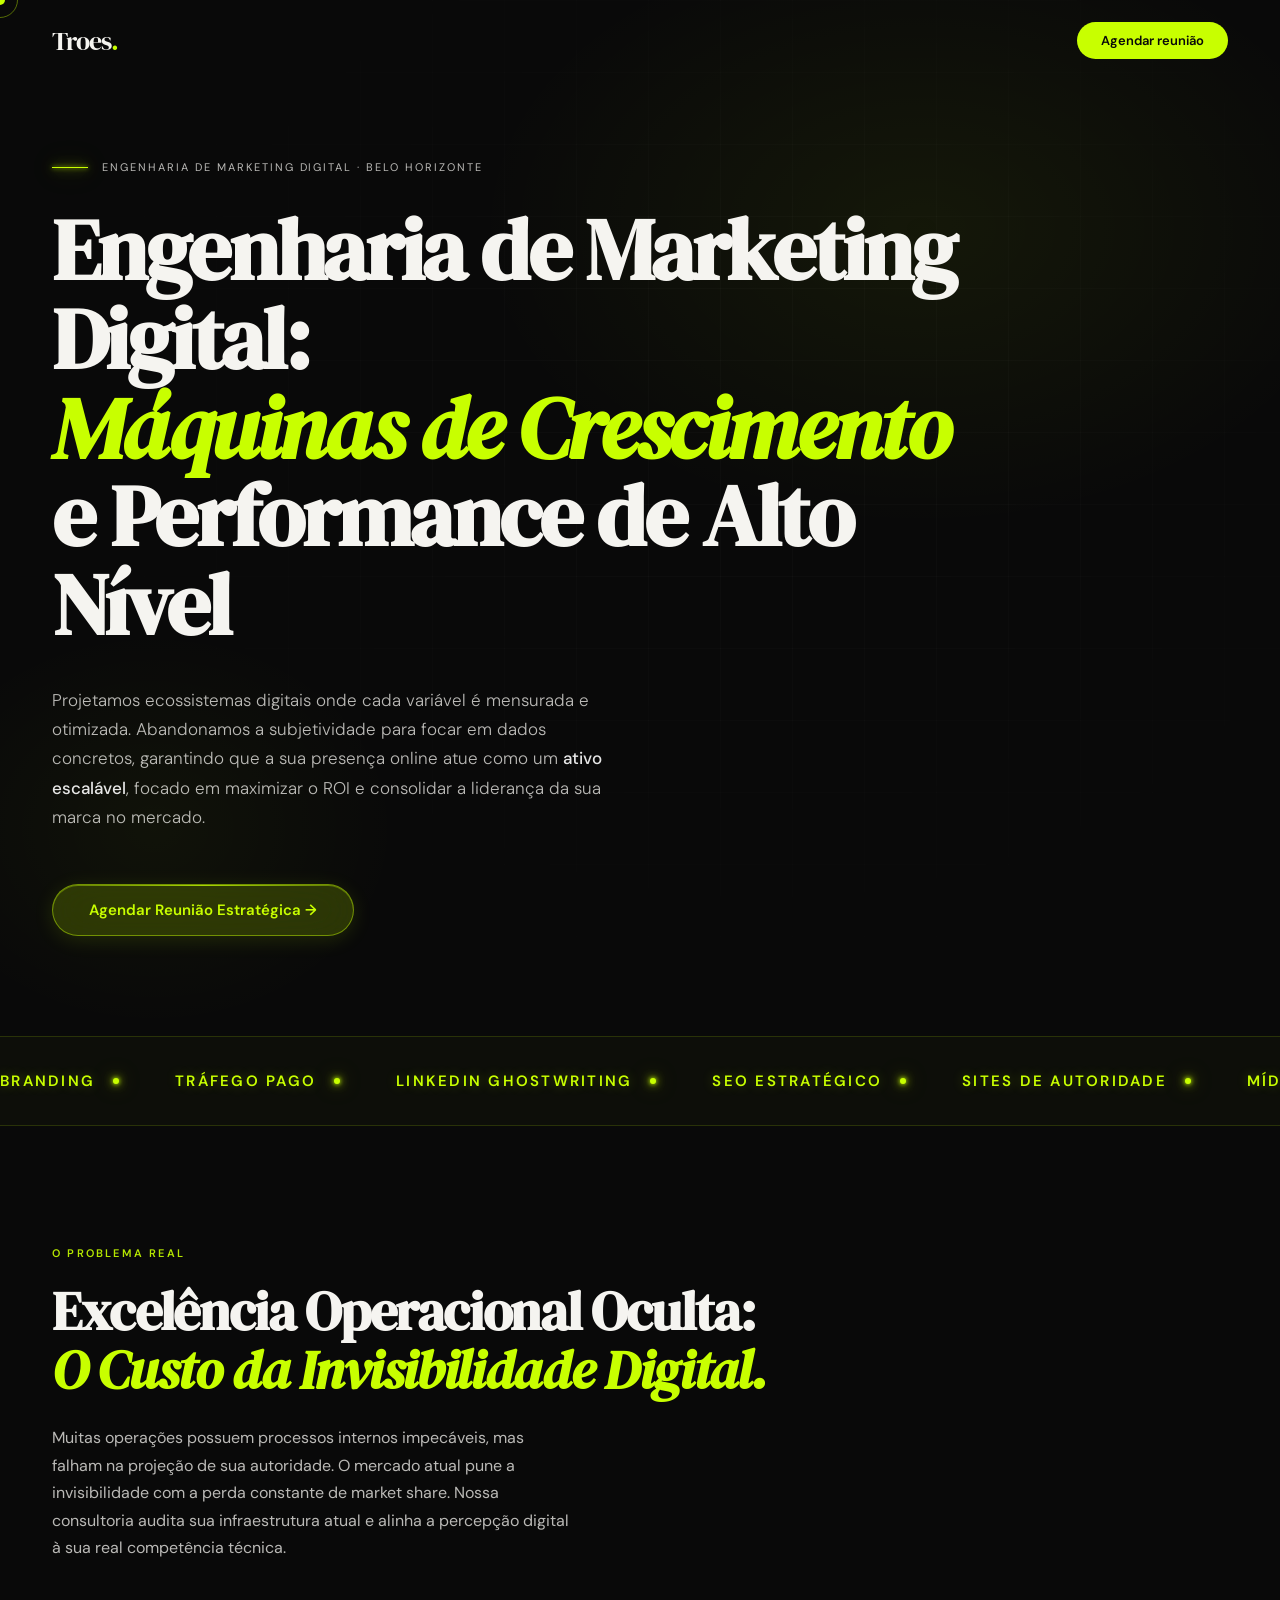
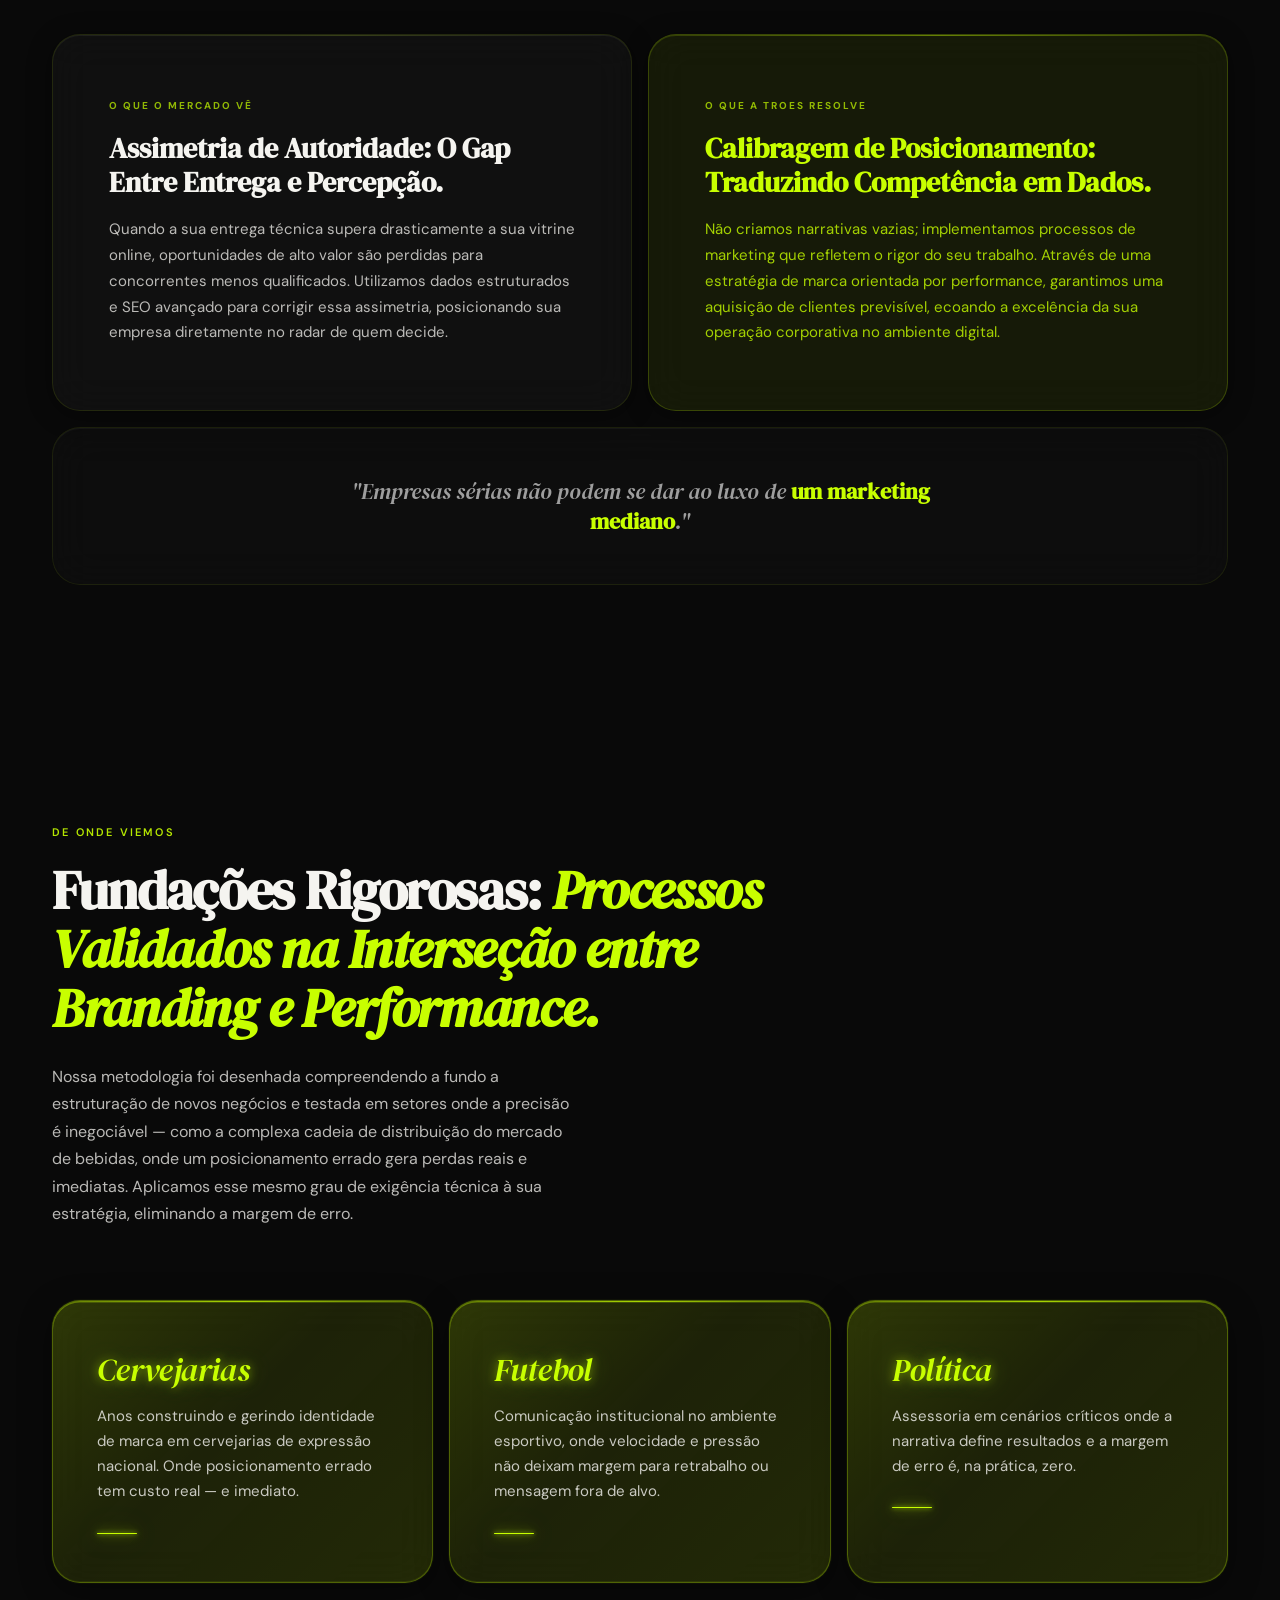
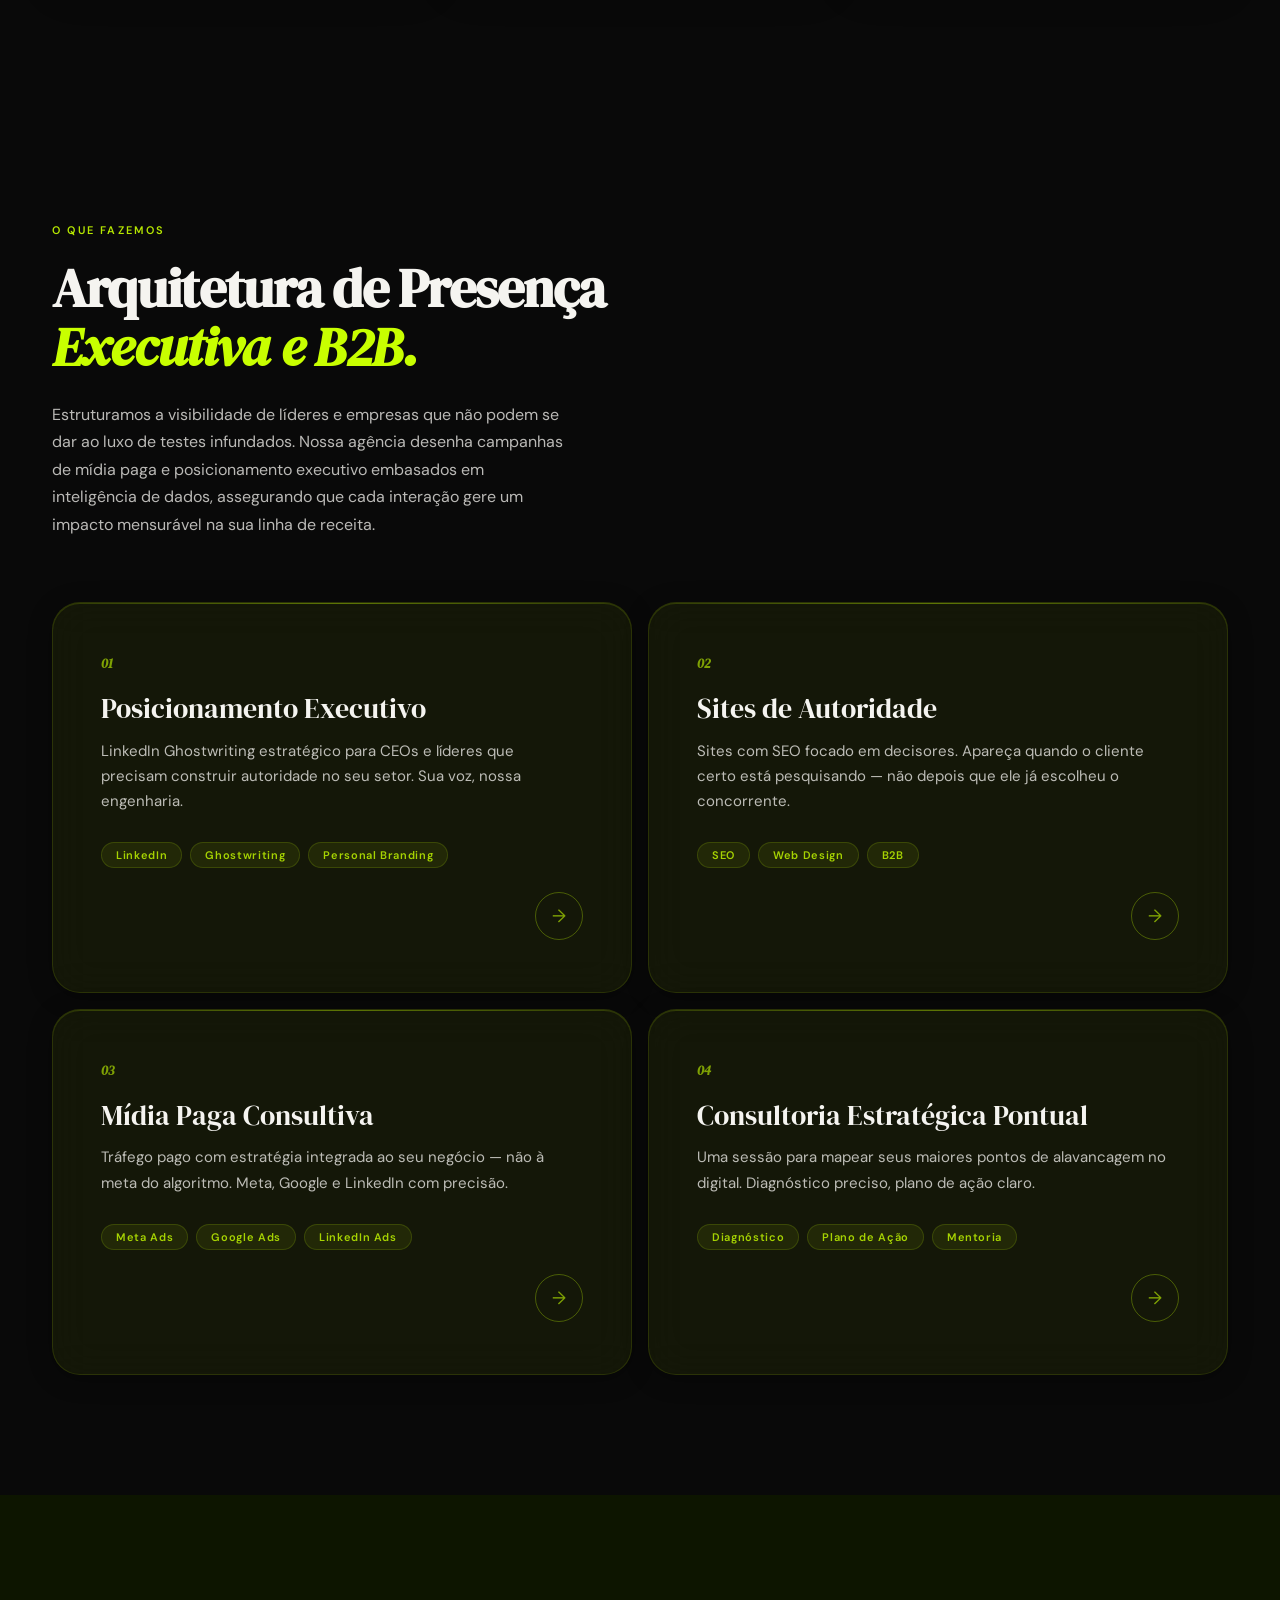
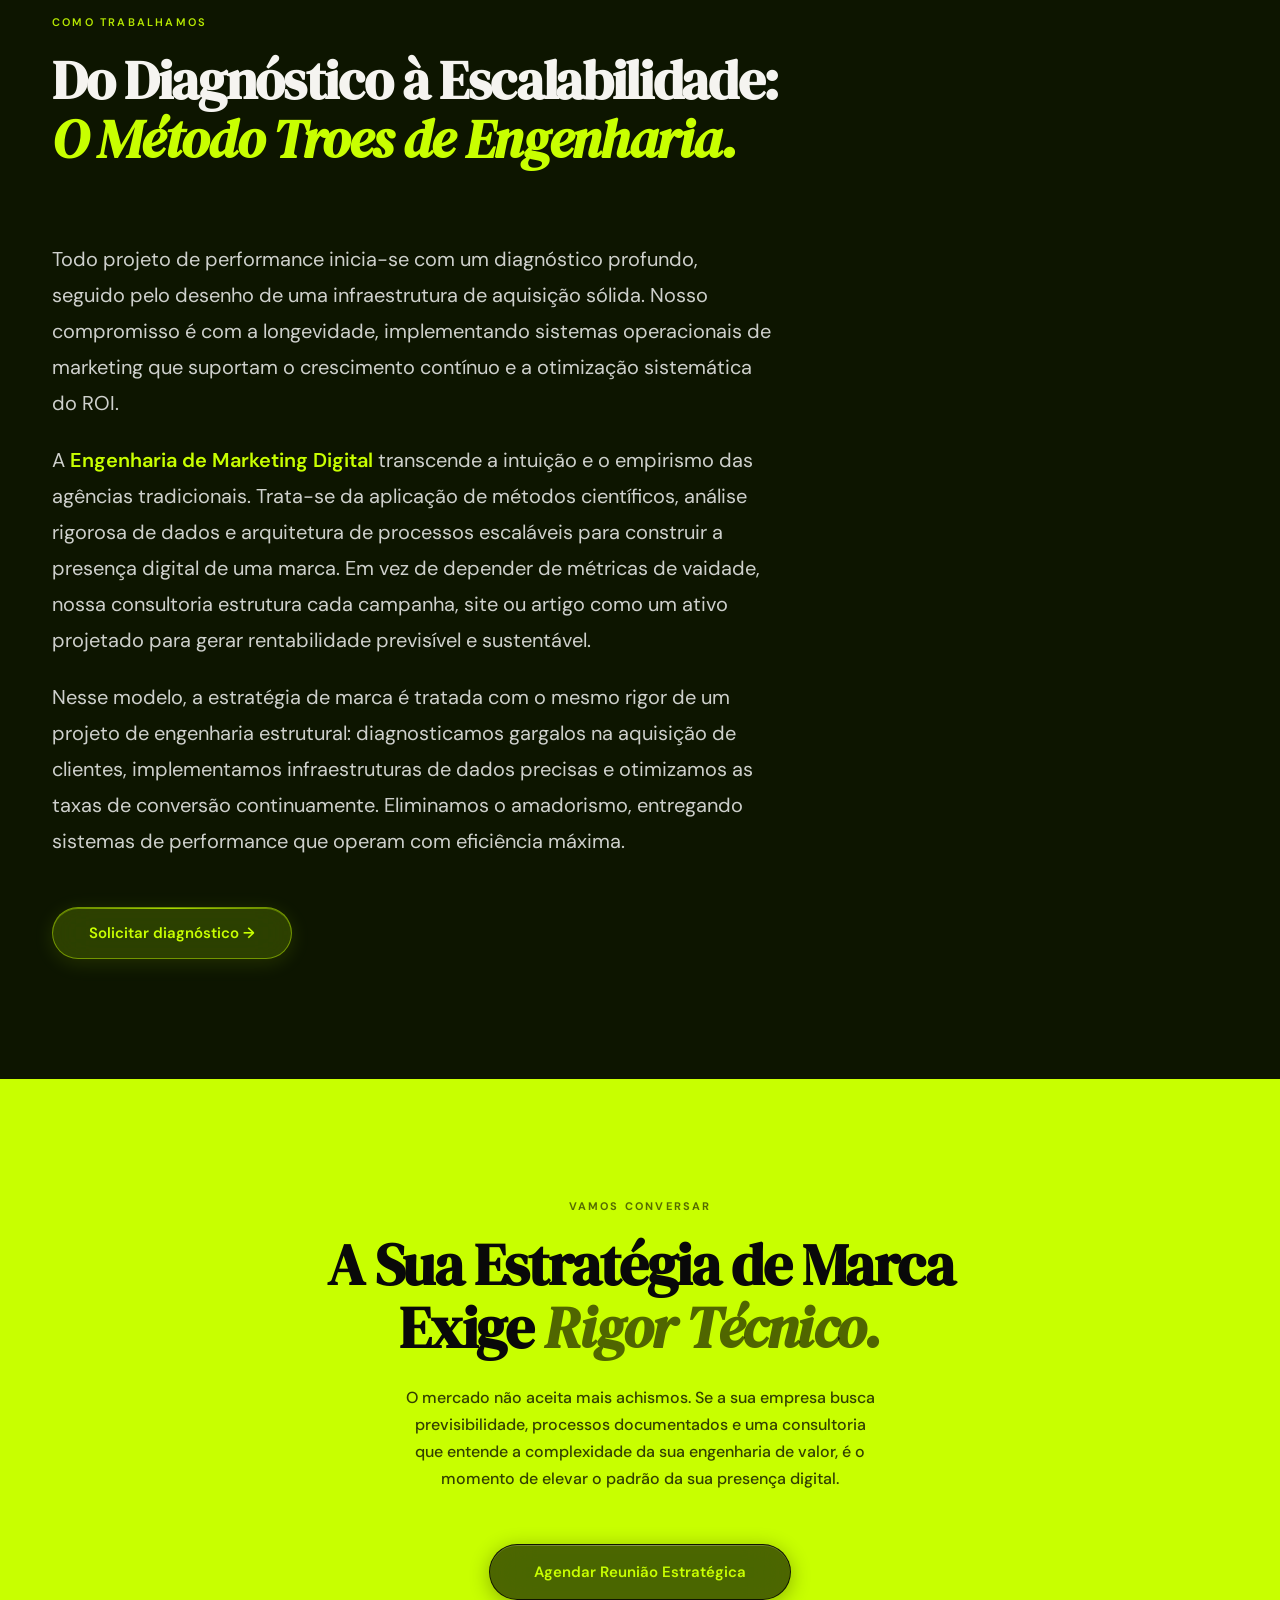
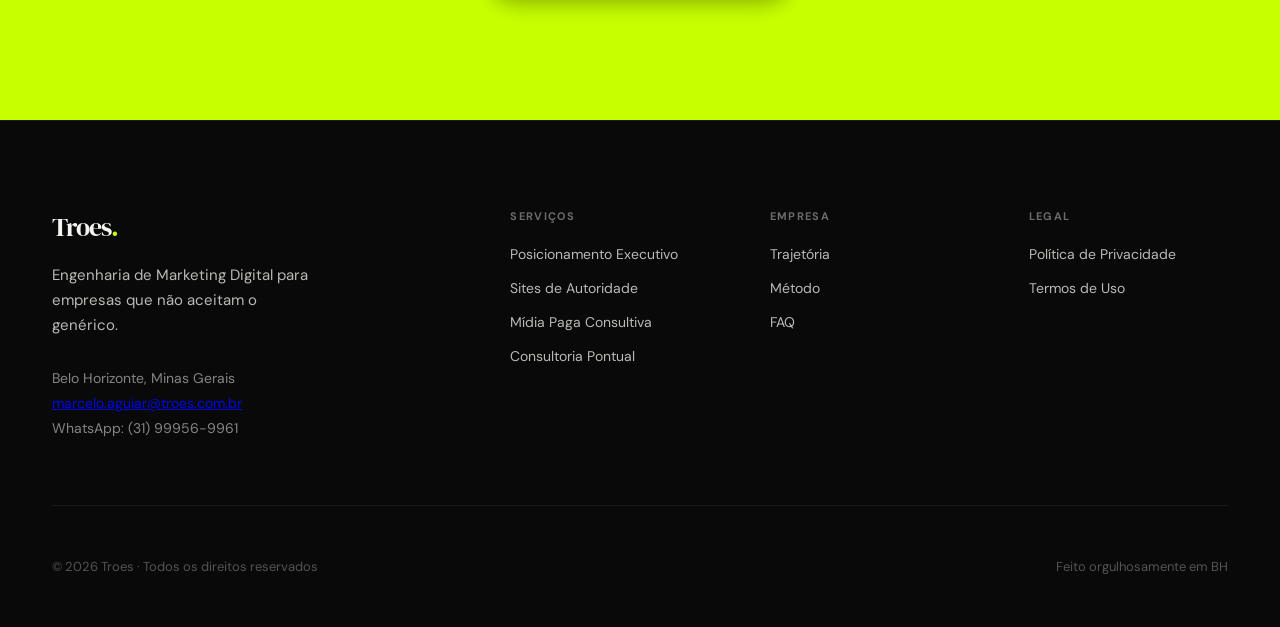
==== index.html @ 9ea3f641 "index.html" ====
<!DOCTYPE html>
<html lang="pt-BR">
<head>
<meta charset="UTF-8">
<meta name="viewport" content="width=device-width, initial-scale=1.0">

<title>Troes | Engenharia de Marketing Digital & Performance</title>
<meta name="description" content="Agência de Marketing com foco em Engenharia de Marketing Digital. Processos técnicos, ROI e escalabilidade para líderes de mercado. Agende sua consultoria.">
<meta name="keywords" content="Engenharia de Marketing Digital, agência de marketing B2B, consultoria de performance, tráfego pago consultivo, SEO para líderes, posicionamento executivo">
<meta name="author" content="Troes">
<meta name="publisher" content="Troes">
<link rel="canonical" href="https://www.troes.com.br/" />
<meta name="robots" content="index, follow, max-image-preview:large, max-snippet:-1, max-video-preview:-1" />

<link rel="icon" href="favicon.png?v=2" type="image/png">

<script type="application/ld+json">
{
  "@context": "https://schema.org",
  "@type": "Organization",
  "name": "Troes",
  "url": "https://www.troes.com.br/",
  "logo": "https://www.troes.com.br/logo.png",
  "description": "Engenharia de Marketing Digital e Performance para marcas que querem dominar o digital.",
  "contactPoint": {
    "@type": "ContactPoint",
    "telephone": "+55-31-99956-9961",
    "contactType": "Atendimento Comercial",
    "areaServed": "BR",
    "availableLanguage": "Portuguese"
  },
  "address": {
    "@type": "PostalAddress",
    "addressLocality": "Belo Horizonte",
    "addressRegion": "MG",
    "addressCountry": "BR"
  }
}
</script>

<link rel="preconnect" href="https://fonts.googleapis.com">
<link rel="preconnect" href="https://fonts.gstatic.com" crossorigin>
<link href="https://fonts.googleapis.com/css2?family=DM+Serif+Display:ital@0;1&family=DM+Sans:opsz,wght@9..40,300;9..40,400;9..40,500;9..40,600&display=swap" rel="stylesheet">
<link rel="stylesheet" href="style.css">
</head>
<body>

<div class="cursor" id="cursor"></div>
<div class="cursor-ring" id="cursorRing"></div>

<nav>
  <a href="index.html" class="nav-logo">Troes<span>.</span></a>
  <a href="https://wa.me/5531999569961" target="_blank" rel="noopener noreferrer" class="nav-cta">Agendar reunião</a>
</nav>

<main>

  <section class="hero">
    <div class="hero-bg"></div>
    <div class="hero-grid"></div>
    <div class="hero-label">Engenharia de Marketing Digital · Belo Horizonte</div>
    <h1 class="reveal">
      Engenharia de Marketing Digital:<br>
      <em>Máquinas de Crescimento</em><br>
      e Performance de Alto Nível
    </h1>
    <p class="hero-sub reveal reveal-delay-1">
      Projetamos ecossistemas digitais onde cada variável é mensurada e otimizada. Abandonamos a subjetividade para focar em dados concretos, garantindo que a sua presença online atue como um <strong>ativo escalável</strong>, focado em maximizar o ROI e consolidar a liderança da sua marca no mercado.
    </p>
    <div class="hero-actions reveal reveal-delay-2">
      <a href="https://wa.me/5531999569961" target="_blank" rel="noopener noreferrer" class="btn-primary">Agendar Reunião Estratégica →</a>
    </div>
  </section>

  <div class="marquee-section">
    <div class="marquee-track">
      <div class="marquee-item">Branding <span></span></div>
      <div class="marquee-item">Tráfego Pago <span></span></div>
      <div class="marquee-item">LinkedIn Ghostwriting <span></span></div>
      <div class="marquee-item">SEO Estratégico <span></span></div>
      <div class="marquee-item">Sites de Autoridade <span></span></div>
      <div class="marquee-item">Mídia Paga Consultiva <span></span></div>
      <div class="marquee-item">Branding <span></span></div>
      <div class="marquee-item">Tráfego Pago <span></span></div>
      <div class="marquee-item">LinkedIn Ghostwriting <span></span></div>
      <div class="marquee-item">SEO Estratégico <span></span></div>
      <div class="marquee-item">Sites de Autoridade <span></span></div>
      <div class="marquee-item">Mídia Paga Consultiva <span></span></div>
    </div>
  </div>

  <section class="pain-section" id="dor">
    <div class="section-label">O problema real</div>
    <h2 class="section-title reveal">Excelência Operacional Oculta: <em>O Custo da Invisibilidade Digital.</em></h2>
    <p class="section-desc reveal">Muitas operações possuem processos internos impecáveis, mas falham na projeção de sua autoridade. O mercado atual pune a invisibilidade com a perda constante de market share. Nossa consultoria audita sua infraestrutura atual e alinha a percepção digital à sua real competência técnica.</p>

    <div class="pain-grid">
      <div class="pain-card reveal">
        <div class="pain-card-label">O que o mercado vê</div>
        <h3>Assimetria de Autoridade: O Gap Entre Entrega e Percepção.</h3>
        <p>Quando a sua entrega técnica supera drasticamente a sua vitrine online, oportunidades de alto valor são perdidas para concorrentes menos qualificados. Utilizamos dados estruturados e SEO avançado para corrigir essa assimetria, posicionando sua empresa diretamente no radar de quem decide.</p>
      </div>
      <div class="pain-card highlight reveal reveal-delay-1">
        <div class="pain-card-label">O que a Troes resolve</div>
        <h3>Calibragem de Posicionamento: Traduzindo Competência em Dados.</h3>
        <p>Não criamos narrativas vazias; implementamos processos de marketing que refletem o rigor do seu trabalho. Através de uma estratégia de marca orientada por performance, garantimos uma aquisição de clientes previsível, ecoando a excelência da sua operação corporativa no ambiente digital.</p>
      </div>
      <div class="pain-divider reveal">
        <p>"Empresas sérias não podem se dar ao luxo de <strong>um marketing mediano</strong>."</p>
      </div>
    </div>
  </section>

  <section class="trajectory-section" id="sobre">
    <div class="section-label">De onde viemos</div>
    <h2 class="section-title reveal">Fundações Rigorosas: <em>Processos Validados na Interseção entre Branding e Performance.</em></h2>
    <p class="section-desc reveal">Nossa metodologia foi desenhada compreendendo a fundo a estruturação de novos negócios e testada em setores onde a precisão é inegociável — como a complexa cadeia de distribuição do mercado de bebidas, onde um posicionamento errado gera perdas reais e imediatas. Aplicamos esse mesmo grau de exigência técnica à sua estratégia, eliminando a margem de erro.</p>

    <div class="trajectory-grid">
      <div class="traj-card reveal">
        <div class="traj-content">
          <div class="traj-sector">Cervejarias</div>
          <div class="traj-desc">Anos construindo e gerindo identidade de marca em cervejarias de expressão nacional. Onde posicionamento errado tem custo real — e imediato.</div>
          <div class="traj-accent"></div>
        </div>
      </div>
      <div class="traj-card reveal reveal-delay-1">
        <div class="traj-content">
          <div class="traj-sector">Futebol</div>
          <div class="traj-desc">Comunicação institucional no ambiente esportivo, onde velocidade e pressão não deixam margem para retrabalho ou mensagem fora de alvo.</div>
          <div class="traj-accent"></div>
        </div>
      </div>
      <div class="traj-card reveal reveal-delay-2">
        <div class="traj-content">
          <div class="traj-sector">Política</div>
          <div class="traj-desc">Assessoria em cenários críticos onde a narrativa define resultados e a margem de erro é, na prática, zero.</div>
          <div class="traj-accent"></div>
        </div>
      </div>
    </div>
  </section>

  <section class="services-section" id="servicos">
    <div class="section-label">O que fazemos</div>
    <h2 class="section-title reveal">Arquitetura de Presença <em>Executiva e B2B.</em></h2>
    <p class="section-desc reveal">Estruturamos a visibilidade de líderes e empresas que não podem se dar ao luxo de testes infundados. Nossa agência desenha campanhas de mídia paga e posicionamento executivo embasados em inteligência de dados, assegurando que cada interação gere um impacto mensurável na sua linha de receita.</p>

    <div class="services-grid">
      <a href="https://wa.me/5531999569961" target="_blank" rel="noopener noreferrer" class="service-card reveal">
        <div class="service-inner">
          <div class="service-num">01</div>
          <div class="service-name">Posicionamento Executivo</div>
          <div class="service-desc">LinkedIn Ghostwriting estratégico para CEOs e líderes que precisam construir autoridade no seu setor. Sua voz, nossa engenharia.</div>
          <div class="service-tags">
            <span class="service-tag">LinkedIn</span>
            <span class="service-tag">Ghostwriting</span>
            <span class="service-tag">Personal Branding</span>
          </div>
        </div>
        <div class="service-arrow">→</div>
      </a>
      <a href="https://wa.me/5531999569961" target="_blank" rel="noopener noreferrer" class="service-card reveal reveal-delay-1">
        <div class="service-inner">
          <div class="service-num">02</div>
          <div class="service-name">Sites de Autoridade</div>
          <div class="service-desc">Sites com SEO focado em decisores. Apareça quando o cliente certo está pesquisando — não depois que ele já escolheu o concorrente.</div>
          <div class="service-tags">
            <span class="service-tag">SEO</span>
            <span class="service-tag">Web Design</span>
            <span class="service-tag">B2B</span>
          </div>
        </div>
        <div class="service-arrow">→</div>
      </a>
      <a href="https://wa.me/5531999569961" target="_blank" rel="noopener noreferrer" class="service-card reveal">
        <div class="service-inner">
          <div class="service-num">03</div>
          <div class="service-name">Mídia Paga Consultiva</div>
          <div class="service-desc">Tráfego pago com estratégia integrada ao seu negócio — não à meta do algoritmo. Meta, Google e LinkedIn com precisão.</div>
          <div class="service-tags">
            <span class="service-tag">Meta Ads</span>
            <span class="service-tag">Google Ads</span>
            <span class="service-tag">LinkedIn Ads</span>
          </div>
        </div>
        <div class="service-arrow">→</div>
      </a>
      <a href="https://wa.me/5531999569961" target="_blank" rel="noopener noreferrer" class="service-card reveal reveal-delay-1">
        <div class="service-inner">
          <div class="service-num">04</div>
          <div class="service-name">Consultoria Estratégica Pontual</div>
          <div class="service-desc">Uma sessão para mapear seus maiores pontos de alavancagem no digital. Diagnóstico preciso, plano de ação claro.</div>
          <div class="service-tags">
            <span class="service-tag">Diagnóstico</span>
            <span class="service-tag">Plano de Ação</span>
            <span class="service-tag">Mentoria</span>
          </div>
        </div>
        <div class="service-arrow">→</div>
      </a>
    </div>
  </section>

  <section class="method-section" id="metodo">
    <div class="section-label">Como trabalhamos</div>
    <h2 class="section-title reveal">Do Diagnóstico à Escalabilidade: <em>O Método Troes de Engenharia.</em></h2>

    <div class="method-inner">
      <div class="method-text reveal">
        <p>Todo projeto de performance inicia-se com um diagnóstico profundo, seguido pelo desenho de uma infraestrutura de aquisição sólida. Nosso compromisso é com a longevidade, implementando sistemas operacionais de marketing que suportam o crescimento contínuo e a otimização sistemática do ROI.</p>
        <br>
        <p>A <strong>Engenharia de Marketing Digital</strong> transcende a intuição e o empirismo das agências tradicionais. Trata-se da aplicação de métodos científicos, análise rigorosa de dados e arquitetura de processos escaláveis para construir a presença digital de uma marca. Em vez de depender de métricas de vaidade, nossa consultoria estrutura cada campanha, site ou artigo como um ativo projetado para gerar rentabilidade previsível e sustentável.</p>
        <br>
        <p>Nesse modelo, a estratégia de marca é tratada com o mesmo rigor de um projeto de engenharia estrutural: diagnosticamos gargalos na aquisição de clientes, implementamos infraestruturas de dados precisas e otimizamos as taxas de conversão continuamente. Eliminamos o amadorismo, entregando sistemas de performance que operam com eficiência máxima.</p>
        <div class="method-cta">
          <a href="https://wa.me/5531999569961" target="_blank" rel="noopener noreferrer" class="btn-primary">Solicitar diagnóstico →</a>
        </div>
      </div>
    </div>
  </section>

  <section class="cta-section" id="contato">
    <div class="cta-label">Vamos conversar</div>
    <h2 class="cta-title reveal">A Sua Estratégia de Marca Exige <em>Rigor Técnico.</em></h2>
    <p class="cta-desc reveal">O mercado não aceita mais achismos. Se a sua empresa busca previsibilidade, processos documentados e uma consultoria que entende a complexidade da sua engenharia de valor, é o momento de elevar o padrão da sua presença digital.</p>
    <a href="https://wa.me/5531999569961" target="_blank" rel="noopener noreferrer" class="btn-dark reveal reveal-delay-1">
      Agendar Reunião Estratégica
    </a>
  </section>

</main>
<footer>
  <div class="footer-top">
    <div>
      <div class="footer-logo">Troes<span>.</span></div>
      <div class="footer-tagline">Engenharia de Marketing Digital para empresas que não aceitam o genérico.</div>
      <div class="footer-address">
        Belo Horizonte, Minas Gerais<br>
        <a href="mailto:marcelo.aguiar@troes.com.br" class="__cf_email__">marcelo.aguiar@troes.com.br</a><br>
        WhatsApp: (31) 99956-9961
      </div>
    </div>
    <div class="footer-col">
      <div class="footer-col-title">Serviços</div>
      <ul>
        <li><a href="#servicos">Posicionamento Executivo</a></li>
        <li><a href="#servicos">Sites de Autoridade</a></li>
        <li><a href="#servicos">Mídia Paga Consultiva</a></li>
        <li><a href="#servicos">Consultoria Pontual</a></li>
      </ul>
    </div>
    <div class="footer-col">
      <div class="footer-col-title">Empresa</div>
      <ul>
        <li><a href="#sobre">Trajetória</a></li>
        <li><a href="#metodo">Método</a></li>
        <li><a href="faq.html">FAQ</a></li>
      </ul>
    </div>
    <div class="footer-col">
      <div class="footer-col-title">Legal</div>
      <ul>
        <li><a href="politica.html">Política de Privacidade</a></li>
        <li><a href="termo.html">Termos de Uso</a></li>
      </ul>
    </div>
  </div>
  <div class="footer-bottom">
    <span>© 2026 Troes · Todos os direitos reservados</span>
    <span>Feito orgulhosamente em BH</span>
  </div>
</footer>

<script src="script.js"></script>
</body>
</html>
---- style.css ----
*, *::before, *::after { box-sizing: border-box; margin: 0; padding: 0; }

:root {
  --black: #090909;
  --white: #f5f4f0;
  --cream: #f0ede6;
  --accent: #c8ff00;
  --accent-dim: rgba(200,255,0,.5);
  --green-dark: #0d1500;
  --green-mid: #111e00;
  --green-card: #131f00;
  --green-light: #d6f566;
  --green-pale: #e8faa0;
  --green-border: rgba(200,255,0,0.1);
  --border: rgba(255,255,255,0.07);
  /* Contraste aumentado de 0.42 para 0.75 para melhor leitura */
  --text-muted: rgba(245,244,240,0.75);
}

html { scroll-behavior: smooth; }

body {
  font-family: 'DM Sans', sans-serif;
  background: var(--black);
  color: var(--white);
  overflow-x: hidden;
  cursor: none;
}

/* CURSOR */
.cursor {
  position: fixed; width: 10px; height: 10px;
  background: var(--accent); border-radius: 50%;
  pointer-events: none; z-index: 9999;
  transform: translate(-50%,-50%);
  transition: width .3s, height .3s, transform .15s;
}
.cursor-ring {
  position: fixed; width: 36px; height: 36px;
  border: 1.5px solid rgba(200,255,0,.4);
  border-radius: 50%; pointer-events: none; z-index: 9998;
  transform: translate(-50%,-50%);
  transition: width .3s, height .3s;
}

/* NAV */
nav {
  position: fixed; top: 0; left: 0; right: 0; z-index: 100;
  display: flex; align-items: center; justify-content: space-between;
  padding: 22px 52px;
  border-bottom: 1px solid transparent;
  background: transparent;
  transition: all .4s cubic-bezier(.4,0,.2,1);
}
nav.scrolled {
  top: 16px;
  left: 50%;
  right: auto;
  transform: translateX(-50%);
  width: max-content;
  padding: 12px 20px 12px 28px;
  gap: 32px;
  border-radius: 100px;
  border: 1px solid rgba(255,255,255,.1);
  backdrop-filter: blur(24px);
  background: rgba(9,9,9,.82);
  box-shadow: 0 8px 40px rgba(0,0,0,.5);
}
.nav-logo {
  font-family: 'DM Serif Display', serif;
  font-size: 26px; letter-spacing: -1px;
  color: var(--white); text-decoration: none;
  transition: font-size .3s;
}
.nav-logo span { color: var(--accent); }
.nav-cta {
  background: var(--accent) !important; color: var(--black) !important;
  padding: 10px 24px; border-radius: 100px;
  font-weight: 600 !important; font-size: 13px !important; text-decoration: none;
  transition: transform .2s, box-shadow .2s, padding .3s !important;
  white-space: nowrap;
}
nav.scrolled .nav-cta { padding: 8px 20px !important; font-size: 12px !important; }
.nav-cta:hover {
  transform: translateY(-2px) !important;
  box-shadow: 0 8px 28px rgba(200,255,0,.28) !important;
}

/* HERO */
.hero {
  min-height: 100vh; display: flex; flex-direction: column;
  justify-content: flex-end; padding: 160px 52px 100px;
  position: relative; overflow: hidden;
}
.hero-bg {
  position: absolute; inset: 0;
  background:
    radial-gradient(ellipse 60% 50% at 72% 22%, rgba(200,255,0,.06) 0%, transparent 58%),
    radial-gradient(ellipse 35% 35% at 12% 80%, rgba(200,255,0,.04) 0%, transparent 55%);
}
.hero-grid {
  position: absolute; inset: 0;
  background-image:
    linear-gradient(rgba(255,255,255,.02) 1px, transparent 1px),
    linear-gradient(90deg, rgba(255,255,255,.02) 1px, transparent 1px);
  background-size: 72px 72px;
  mask-image: radial-gradient(ellipse at 60% 40%, black 20%, transparent 70%);
}
.hero-label {
  font-size: 11px; letter-spacing: .18em; text-transform: uppercase;
  color: var(--text-muted); margin-bottom: 32px;
  display: flex; align-items: center; gap: 14px; position: relative;
}
.hero-label::before {
  content: ''; display: block; width: 36px; height: 1px;
  background: var(--accent);
  box-shadow: 0 0 4px var(--accent), 0 0 12px var(--accent), 0 0 24px rgba(200,255,0,.5);
}
.hero h1 {
  font-family: 'DM Serif Display', serif;
  font-size: clamp(46px, 6.8vw, 94px);
  line-height: 1.02; letter-spacing: -0.03em;
  max-width: 980px; position: relative;
}
.hero h1 em { font-style: italic; color: var(--accent); }
.hero-sub {
  margin-top: 36px; max-width: 560px;
  color: var(--text-muted); font-size: 17px;
  line-height: 1.72; font-weight: 300; position: relative;
}
.hero-sub strong { color: rgba(255,255,255,.9); font-weight: 500; }
.hero-actions {
  margin-top: 52px; display: flex; gap: 20px;
  align-items: center; position: relative;
}
.btn-primary {
  background: rgba(200,255,0,.18);
  backdrop-filter: blur(20px) saturate(180%);
  -webkit-backdrop-filter: blur(20px) saturate(180%);
  border: 1px solid rgba(200,255,0,.45);
  color: var(--accent);
  padding: 15px 36px; border-radius: 100px;
  font-weight: 600; font-size: 15px; text-decoration: none;
  transition: transform .2s, box-shadow .2s, background .2s;
  display: inline-flex; align-items: center; gap: 10px;
  box-shadow: inset 0 1px 0 rgba(200,255,0,.3), 0 4px 20px rgba(200,255,0,.12);
  position: relative; overflow: hidden;
}
.btn-primary::before {
  content: '';
  position: absolute; top: 0; left: 0; right: 0; height: 1px;
  background: linear-gradient(90deg, transparent, rgba(200,255,0,.7), transparent);
}
.btn-primary:hover {
  transform: translateY(-3px);
  background: rgba(200,255,0,.28);
  box-shadow: inset 0 1px 0 rgba(200,255,0,.4), 0 8px 32px rgba(200,255,0,.25), 0 0 20px rgba(200,255,0,.15);
}

/* MARQUEE - Corrigido contraste e cor verde */
.marquee-section {
  padding: 34px 0; overflow: hidden;
  border-top: 1px solid rgba(200,255,0,0.15);
  border-bottom: 1px solid rgba(200,255,0,0.15);
  background: rgba(200,255,0,0.02);
}
.marquee-track {
  display: flex; gap: 56px;
  animation: marquee 24s linear infinite;
  width: max-content;
}
.marquee-item {
  font-size: 15px; /* Fonte maior */
  color: var(--accent); /* Cor verde forte */
  text-transform: uppercase; letter-spacing: .15em;
  white-space: nowrap; display: flex; align-items: center; gap: 18px; font-weight: 600;
  text-shadow: 0 0 12px rgba(200,255,0,0.3);
}
.marquee-item span {
  display: inline-block; width: 6px; height: 6px;
  background: var(--accent); border-radius: 50%;
  box-shadow: 0 0 4px var(--accent), 0 0 10px var(--accent), 0 0 20px rgba(200,255,0,.6);
}
@keyframes marquee { from { transform: translateX(0); } to { transform: translateX(-50%); } }

/* SHARED */
section { padding: 120px 52px; }
.section-label {
  font-size: 11px; letter-spacing: .2em; text-transform: uppercase;
  color: var(--accent); margin-bottom: 22px; font-weight: 600;
  opacity: .9;
}
.section-title {
  font-family: 'DM Serif Display', serif;
  font-size: clamp(32px, 4.2vw, 56px);
  line-height: 1.1; letter-spacing: -0.025em; max-width: 740px;
}
.section-title em { font-style: italic; color: var(--accent); }
.section-desc {
  margin-top: 24px; max-width: 520px;
  color: var(--text-muted); font-size: 16px; line-height: 1.72; font-weight: 400;
}

/* DOR */
.pain-section { background: var(--black); }
.pain-grid {
  margin-top: 72px;
  display: grid; grid-template-columns: 1fr 1fr; gap: 16px;
}
.pain-card {
  background: rgba(255,255,255,.03);
  backdrop-filter: blur(20px) saturate(180%);
  -webkit-backdrop-filter: blur(20px) saturate(180%);
  border: 1px solid rgba(200,255,0,.1);
  border-radius: 28px;
  padding: 64px 56px;
  min-height: 360px;
  display: flex; flex-direction: column; justify-content: flex-end;
  position: relative; overflow: hidden;
  transition: border-color .3s, transform .3s, background .3s;
  box-shadow: inset 0 1px 0 rgba(255,255,255,.05), 0 4px 24px rgba(0,0,0,.4);
}
.pain-card::before {
  content: '';
  position: absolute; top: 0; left: 0; right: 0; height: 1px;
  background: linear-gradient(90deg, transparent, rgba(200,255,0,.15), transparent);
}
.pain-card:hover { border-color: rgba(200,255,0,.22); transform: translateY(-4px); background: rgba(255,255,255,.05); }
.pain-card-label {
  font-size: 10px; letter-spacing: .2em; text-transform: uppercase;
  color: var(--accent); opacity: .7; margin-bottom: 20px; font-weight: 700;
}
.pain-card h3 {
  font-family: 'DM Serif Display', serif;
  font-size: 28px; line-height: 1.2; margin-bottom: 18px; color: var(--white);
}
.pain-card p { font-size: 15px; color: var(--text-muted); line-height: 1.72; }
.pain-card.highlight {
  background: rgba(200,255,0,.07);
  border-color: rgba(200,255,0,.2);
  box-shadow: inset 0 1px 0 rgba(200,255,0,.15), 0 4px 24px rgba(0,0,0,.4);
}
.pain-card.highlight::before {
  background: linear-gradient(90deg, transparent, rgba(200,255,0,.35), transparent);
}
.pain-card.highlight h3 { color: var(--accent); }
.pain-card.highlight p { color: rgba(200,255,0,.8); }
.pain-divider {
  grid-column: 1 / -1;
  background: rgba(255,255,255,.02);
  backdrop-filter: blur(20px) saturate(180%);
  -webkit-backdrop-filter: blur(20px) saturate(180%);
  border: 1px solid rgba(200,255,0,.08);
  border-radius: 28px;
  padding: 48px;
  display: flex; align-items: center; justify-content: center;
  box-shadow: inset 0 1px 0 rgba(255,255,255,.04);
}
.pain-divider p {
  font-family: 'DM Serif Display', serif;
  font-size: 22px; font-style: italic;
  color: rgba(255,255,255,.6); text-align: center; max-width: 640px;
}
.pain-divider strong { color: var(--accent); font-style: normal; opacity: 1; }

/* TRAJETÓRIA */
.trajectory-section { background: var(--black); }
.trajectory-grid {
  margin-top: 72px;
  display: grid;
  grid-template-columns: repeat(3, 1fr);
  gap: 16px;
}
.traj-card {
  background: rgba(200,255,0,.1);
  backdrop-filter: blur(20px) saturate(180%);
  -webkit-backdrop-filter: blur(20px) saturate(180%);
  border: 1px solid rgba(200,255,0,.3);
  border-radius: 28px;
  padding: 52px 44px 48px;
  position: relative; overflow: hidden;
  transition: transform .3s, box-shadow .3s, background .3s;
  display: flex; flex-direction: column;
  box-shadow:
    inset 0 1.5px 0 rgba(200,255,0,.35),
    inset 0 -1px 0 rgba(200,255,0,.08),
    0 8px 32px rgba(0,0,0,.4),
    0 0 0 1px rgba(200,255,0,.05);
}
.traj-card::before {
  content: '';
  position: absolute; top: 0; left: 0; right: 0; height: 1px;
  background: linear-gradient(90deg, transparent, rgba(200,255,0,.7), transparent);
}
.traj-card::after {
  content: '';
  position: absolute; inset: 0;
  background: linear-gradient(135deg, rgba(200,255,0,.1) 0%, transparent 45%, rgba(200,255,0,.04) 100%);
  pointer-events: none;
}
.traj-card:hover {
  transform: translateY(-6px);
  background: rgba(200,255,0,.16);
  box-shadow:
    inset 0 1.5px 0 rgba(200,255,0,.45),
    inset 0 -1px 0 rgba(200,255,0,.1),
    0 20px 56px rgba(0,0,0,.5),
    0 0 40px rgba(200,255,0,.1);
}
.traj-content { flex: 1; position: relative; z-index: 1; }
.traj-sector {
  font-family: 'DM Serif Display', serif;
  font-size: 32px; font-style: italic;
  color: var(--accent);
  text-shadow: 0 0 10px rgba(200,255,0,.5), 0 0 24px rgba(200,255,0,.3);
  margin-bottom: 16px; line-height: 1.1;
  letter-spacing: -0.02em;
}
.traj-desc {
  font-size: 15px; color: rgba(245,244,240,.8); line-height: 1.68;
  margin-top: 16px;
}
.traj-accent {
  margin-top: 28px; height: 1px; width: 40px;
  background: var(--accent);
  border-radius: 2px;
  box-shadow: 0 0 4px var(--accent), 0 0 12px var(--accent), 0 0 24px rgba(200,255,0,.5);
}

/* SERVIÇOS */
.services-section { background: var(--black); color: var(--white); }
.services-section .section-label { color: var(--accent); opacity: .9; }
.services-section .section-title { color: var(--white); }
.services-section .section-title em { color: var(--accent); font-style: italic; }
.services-section .section-desc { color: var(--text-muted); }
.services-grid {
  margin-top: 64px;
  display: grid;
  grid-template-columns: 1fr 1fr;
  gap: 16px;
}
.service-card {
  background: rgba(200,255,0,.06);
  backdrop-filter: blur(20px) saturate(180%);
  -webkit-backdrop-filter: blur(20px) saturate(180%);
  border-radius: 28px;
  padding: 52px 48px;
  text-decoration: none; color: var(--white);
  border: 1px solid rgba(200,255,0,.12);
  transition: background .25s, transform .3s, box-shadow .3s;
  display: flex; flex-direction: column; justify-content: space-between;
  min-height: 300px;
  position: relative; overflow: hidden;
  box-shadow: inset 0 1px 0 rgba(200,255,0,.15), 0 4px 24px rgba(0,0,0,.3);
}
.service-card::before {
  content: '';
  position: absolute; top: 0; left: 0; right: 0; height: 1px;
  background: linear-gradient(90deg, transparent, rgba(200,255,0,.3), transparent);
}
.service-card:hover {
  background: rgba(200,255,0,.1);
  transform: translateY(-4px);
  box-shadow: inset 0 1px 0 rgba(200,255,0,.25), 0 16px 48px rgba(0,0,0,.4), 0 0 32px rgba(200,255,0,.06);
}
.service-inner { flex: 1; }
.service-num {
  font-family: 'DM Serif Display', serif;
  font-size: 13px; color: rgba(200,255,0,.6); font-style: italic;
  margin-bottom: 20px; font-weight: 600;
}
.service-name {
  font-family: 'DM Serif Display', serif;
  font-size: 28px; line-height: 1.15; margin-bottom: 14px; color: var(--white);
}
.service-desc { font-size: 15px; color: var(--text-muted); line-height: 1.68; margin-bottom: 28px; }
.service-tags { display: flex; gap: 8px; flex-wrap: wrap; }
.service-tag {
  font-size: 11px; font-weight: 600; letter-spacing: .06em;
  padding: 5px 14px; border-radius: 100px;
  background: rgba(200,255,0,.08); color: rgba(200,255,0,.8);
  border: 1px solid rgba(200,255,0,.15);
}
.service-arrow {
  font-size: 18px; color: rgba(200,255,0,.6);
  flex-shrink: 0; align-self: flex-end;
  width: 48px; height: 48px;
  border: 1px solid rgba(200,255,0,.3); border-radius: 50%;
  display: flex; align-items: center; justify-content: center;
  transition: all .25s; margin-top: 24px;
}
.service-card:hover .service-arrow {
  background: var(--accent); color: var(--black);
  border-color: var(--accent);
  box-shadow: 0 0 12px rgba(200,255,0,.4);
}

/* METODOLOGIA */
.method-section { background: var(--green-dark); }
.method-inner {
  margin-top: 72px;
  max-width: 720px;
}
.method-text p {
  font-size: 20px; color: rgba(255,255,255,.8);
  line-height: 1.8; font-weight: 400;
}
.method-text p strong { color: var(--accent); font-weight: 600; }
.method-cta { margin-top: 48px; }

/* CTA */
.cta-section {
  background: var(--accent); color: var(--black);
  padding: 120px 52px; text-align: center;
  position: relative; overflow: hidden;
}
.cta-section::before {
  content: ''; position: absolute; inset: 0;
  background: radial-gradient(ellipse 60% 60% at 50% 50%, rgba(200,255,0,.15) 0%, transparent 70%);
}
.cta-label { font-size: 11px; letter-spacing: .2em; text-transform: uppercase; color: rgba(0,0,0,.6); margin-bottom: 20px; font-weight: 700; }
.cta-title {
  font-family: 'DM Serif Display', serif;
  font-size: clamp(36px, 4.5vw, 58px);
  line-height: 1.1; letter-spacing: -0.025em;
  color: var(--black); max-width: 680px; margin: 0 auto;
}
.cta-title em { font-style: italic; color: rgba(0,0,0,.6); }
.cta-desc {
  margin: 24px auto 0; max-width: 480px;
  color: rgba(0,0,0,.75); font-size: 16px; line-height: 1.7; font-weight: 500;
}
.btn-dark {
  display: inline-flex; align-items: center; gap: 12px;
  background: rgba(0,0,0,.6);
  backdrop-filter: blur(20px) saturate(180%);
  -webkit-backdrop-filter: blur(20px) saturate(180%);
  border: 1px solid rgba(0,0,0,.8);
  color: var(--accent);
  padding: 17px 44px; border-radius: 100px;
  font-weight: 600; font-size: 15px; text-decoration: none; margin-top: 52px;
  transition: transform .2s, box-shadow .2s, background .2s;
  position: relative; overflow: hidden;
  box-shadow: inset 0 1px 0 rgba(255,255,255,.15), 0 4px 20px rgba(0,0,0,.3);
}
.btn-dark::before {
  content: '';
  position: absolute; top: 0; left: 0; right: 0; height: 1px;
  background: linear-gradient(90deg, transparent, rgba(255,255,255,.2), transparent);
}
.btn-dark:hover {
  transform: translateY(-3px);
  background: rgba(0,0,0,.8);
  box-shadow: inset 0 1px 0 rgba(255,255,255,.2), 0 16px 44px rgba(0,0,0,.4);
}

/* FOOTER */
footer { padding: 88px 52px 52px; border-top: 1px solid var(--border); }
.footer-top {
  display: grid; grid-template-columns: 2fr 1fr 1fr 1fr;
  gap: 60px; padding-bottom: 64px; border-bottom: 1px solid var(--border);
}
.footer-logo { font-family: 'DM Serif Display', serif; font-size: 26px; margin-bottom: 18px; letter-spacing: -1px; }
.footer-logo span { color: var(--accent); }
.footer-tagline { font-size: 15px; color: var(--text-muted); line-height: 1.65; max-width: 260px; margin-bottom: 28px; }
.footer-address { font-size: 14px; color: rgba(255,255,255,.5); line-height: 1.8; }
.footer-col-title { font-size: 11px; font-weight: 700; text-transform: uppercase; letter-spacing: .12em; color: rgba(255,255,255,.4); margin-bottom: 20px; }
.footer-col ul { list-style: none; display: flex; flex-direction: column; gap: 13px; }
.footer-col a { font-size: 14px; color: var(--text-muted); text-decoration: none; transition: color .2s; }
.footer-col a:hover { color: var(--white); }
.footer-bottom { margin-top: 52px; display: flex; justify-content: space-between; align-items: center; font-size: 13px; color: rgba(255,255,255,.3); }

/* REVEAL ANIMATIONS */
.reveal { opacity: 0; transform: translateY(26px); transition: opacity .8s ease, transform .8s ease; }
.reveal.visible { opacity: 1; transform: translateY(0); }
.reveal-delay-1 { transition-delay: .1s; }
.reveal-delay-2 { transition-delay: .2s; }

/* =========================================
   MOBILE RESPONSIVENESS (Ajustes Focados)
   ========================================= */
@media (max-width: 960px) {
  /* Restaura o ponteiro original no mobile e remove as bolinhas flutuantes */
  body { cursor: auto; }
  .cursor, .cursor-ring { display: none !important; }

  /* Ajuste no Nav Mobile para o botão não quebrar */
  nav { padding: 16px 24px; }
  nav.scrolled {
    width: calc(100% - 32px);
    max-width: none;
    top: 12px;
    padding: 10px 16px 10px 24px;
    gap: 16px;
  }
  
  /* Ajuste geral de espaçamento das seções */
  .hero, section, .cta-section, footer { padding-left: 24px; padding-right: 24px; }
  .hero { padding-top: 140px; padding-bottom: 64px; }
  
  /* Botões em 100% da largura na hero */
  .hero-actions { width: 100%; flex-direction: column; }
  .btn-primary { width: 100%; justify-content: center; text-align: center; }
  
  /* Grades em 1 coluna */
  .pain-grid, .trajectory-grid, .services-grid { grid-template-columns: 1fr; }
  
  /* Menos respiro (padding) nos cards para aproveitar o espaço do celular */
  .pain-card, .traj-card, .service-card {
    padding: 32px 24px;
    min-height: auto;
  }
  
  .pain-divider p { font-size: 18px; }
  
  /* Rodapé verticalizado */
  .footer-top { grid-template-columns: 1fr; gap: 40px; }
  .footer-bottom { flex-direction: column; text-align: center; gap: 16px; }
}
/* =========================================
   FAQ (Acordeão) e Páginas Internas
   ========================================= */
.page-header { padding: 180px 52px 80px; text-align: center; border-bottom: 1px solid var(--border); background: var(--black); }
.page-title { font-family: 'DM Serif Display', serif; font-size: clamp(36px, 5vw, 64px); color: var(--accent); letter-spacing: -0.02em; }
.page-subtitle { color: var(--text-muted); font-size: 18px; margin-top: 16px; font-weight: 300; }

.faq-section { background: var(--black); padding: 80px 52px; }
.faq-grid { max-width: 1200px; margin: 0 auto; display: grid; grid-template-columns: 1fr 1fr; gap: 40px 64px; }
.faq-category-title { font-family: 'DM Serif Display', serif; font-size: 22px; color: var(--accent); margin-bottom: 24px; padding-bottom: 12px; border-bottom: 1px solid rgba(200,255,0,0.15); font-style: italic; opacity: 0.9; }
.faq-item { border-bottom: 1px solid var(--border); }
.faq-btn { width: 100%; background: none; border: none; text-align: left; padding: 24px 0; font-family: 'DM Sans', sans-serif; font-size: 17px; font-weight: 500; color: var(--white); cursor: pointer; display: flex; justify-content: space-between; align-items: center; transition: color 0.3s; }
.faq-btn:hover, .faq-btn.active { color: var(--accent); }
.faq-icon { font-family: monospace; font-size: 22px; font-weight: 300; color: rgba(200,255,0,0.5); transition: transform 0.3s, color 0.3s; }
.faq-btn.active .faq-icon { transform: rotate(180deg); color: var(--accent); }
.faq-content { max-height: 0; overflow: hidden; transition: max-height 0.4s cubic-bezier(0.4, 0, 0.2, 1); }
.faq-content p { padding-bottom: 24px; font-size: 15px; color: var(--text-muted); line-height: 1.7; padding-right: 24px; }

@media (max-width: 960px) {
  .page-header { padding-left: 24px; padding-right: 24px; padding-top: 140px; }
  .faq-section { padding-left: 24px; padding-right: 24px; }
  .faq-grid { grid-template-columns: 1fr; gap: 32px; }
  .faq-btn { font-size: 16px; padding: 20px 0; }
  .faq-category-title { font-size: 20px; }
  .faq-content p { padding-right: 0; font-size: 14px; }
}
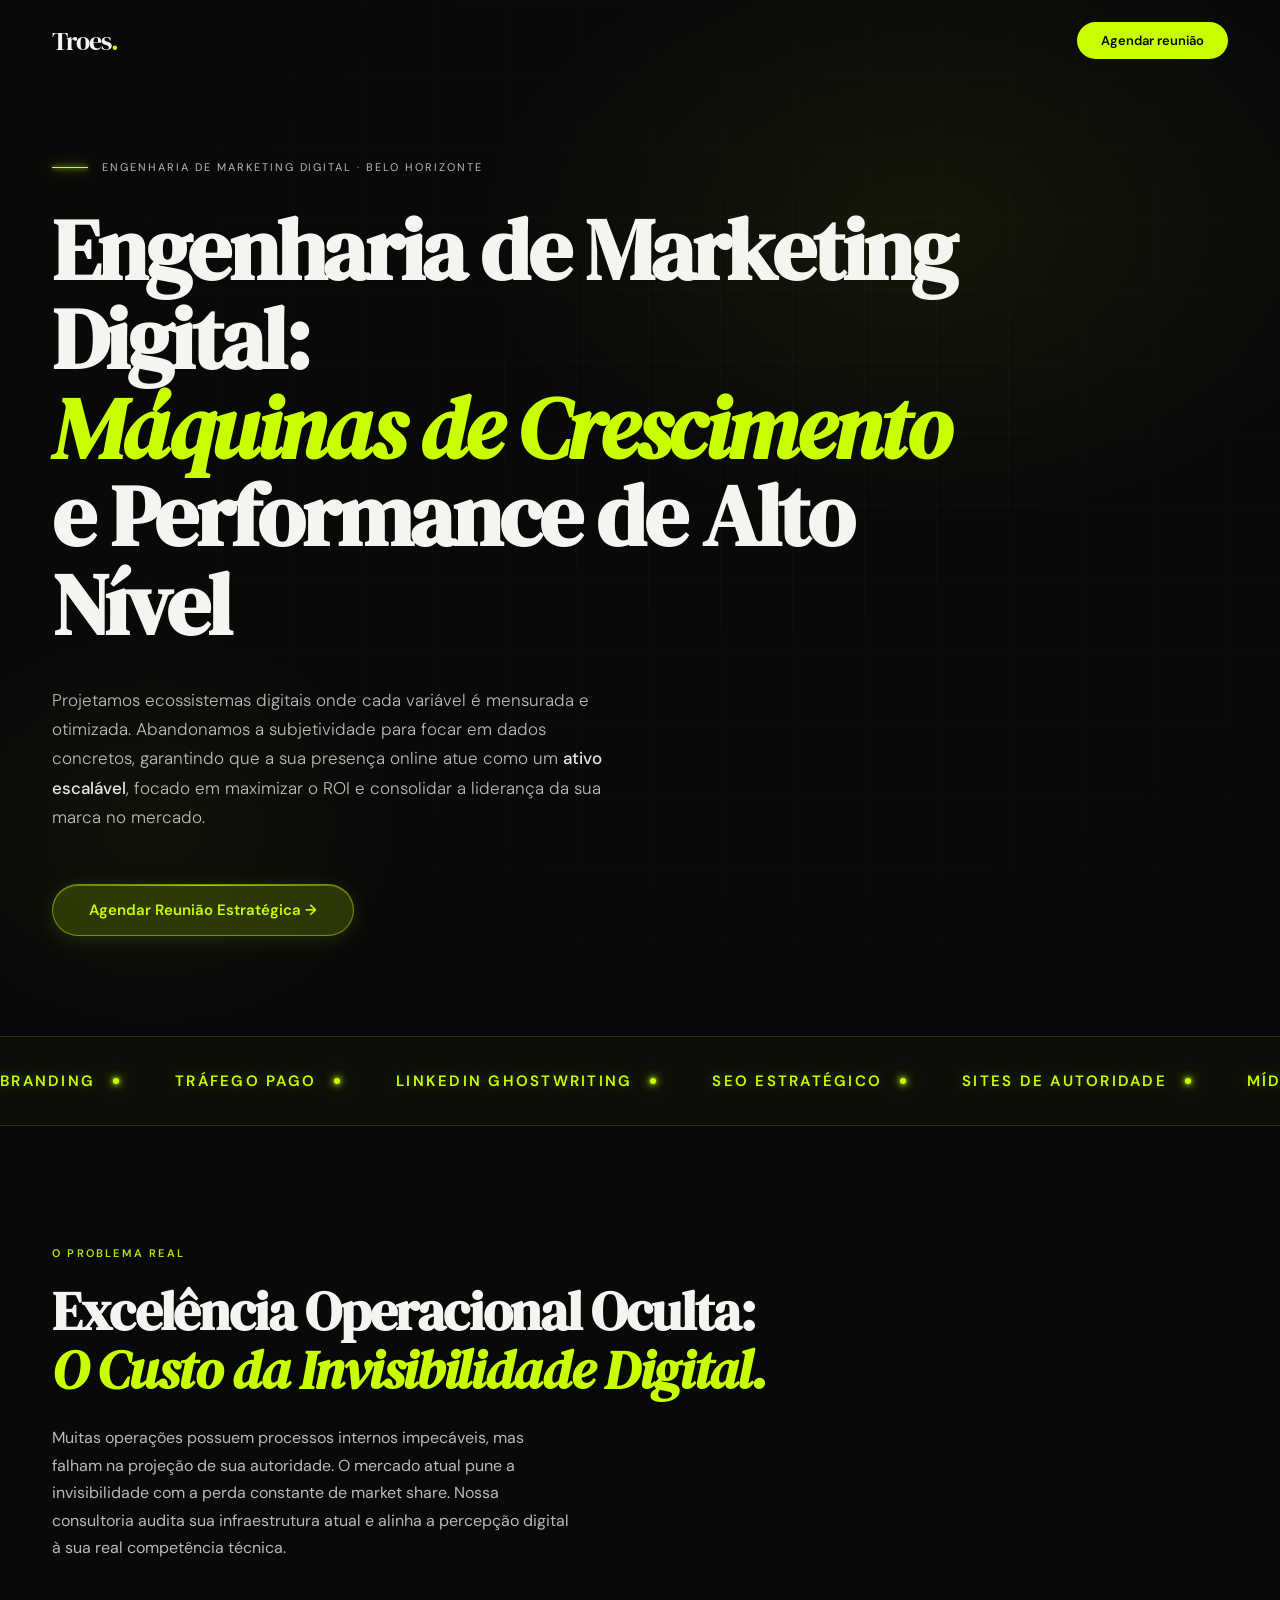
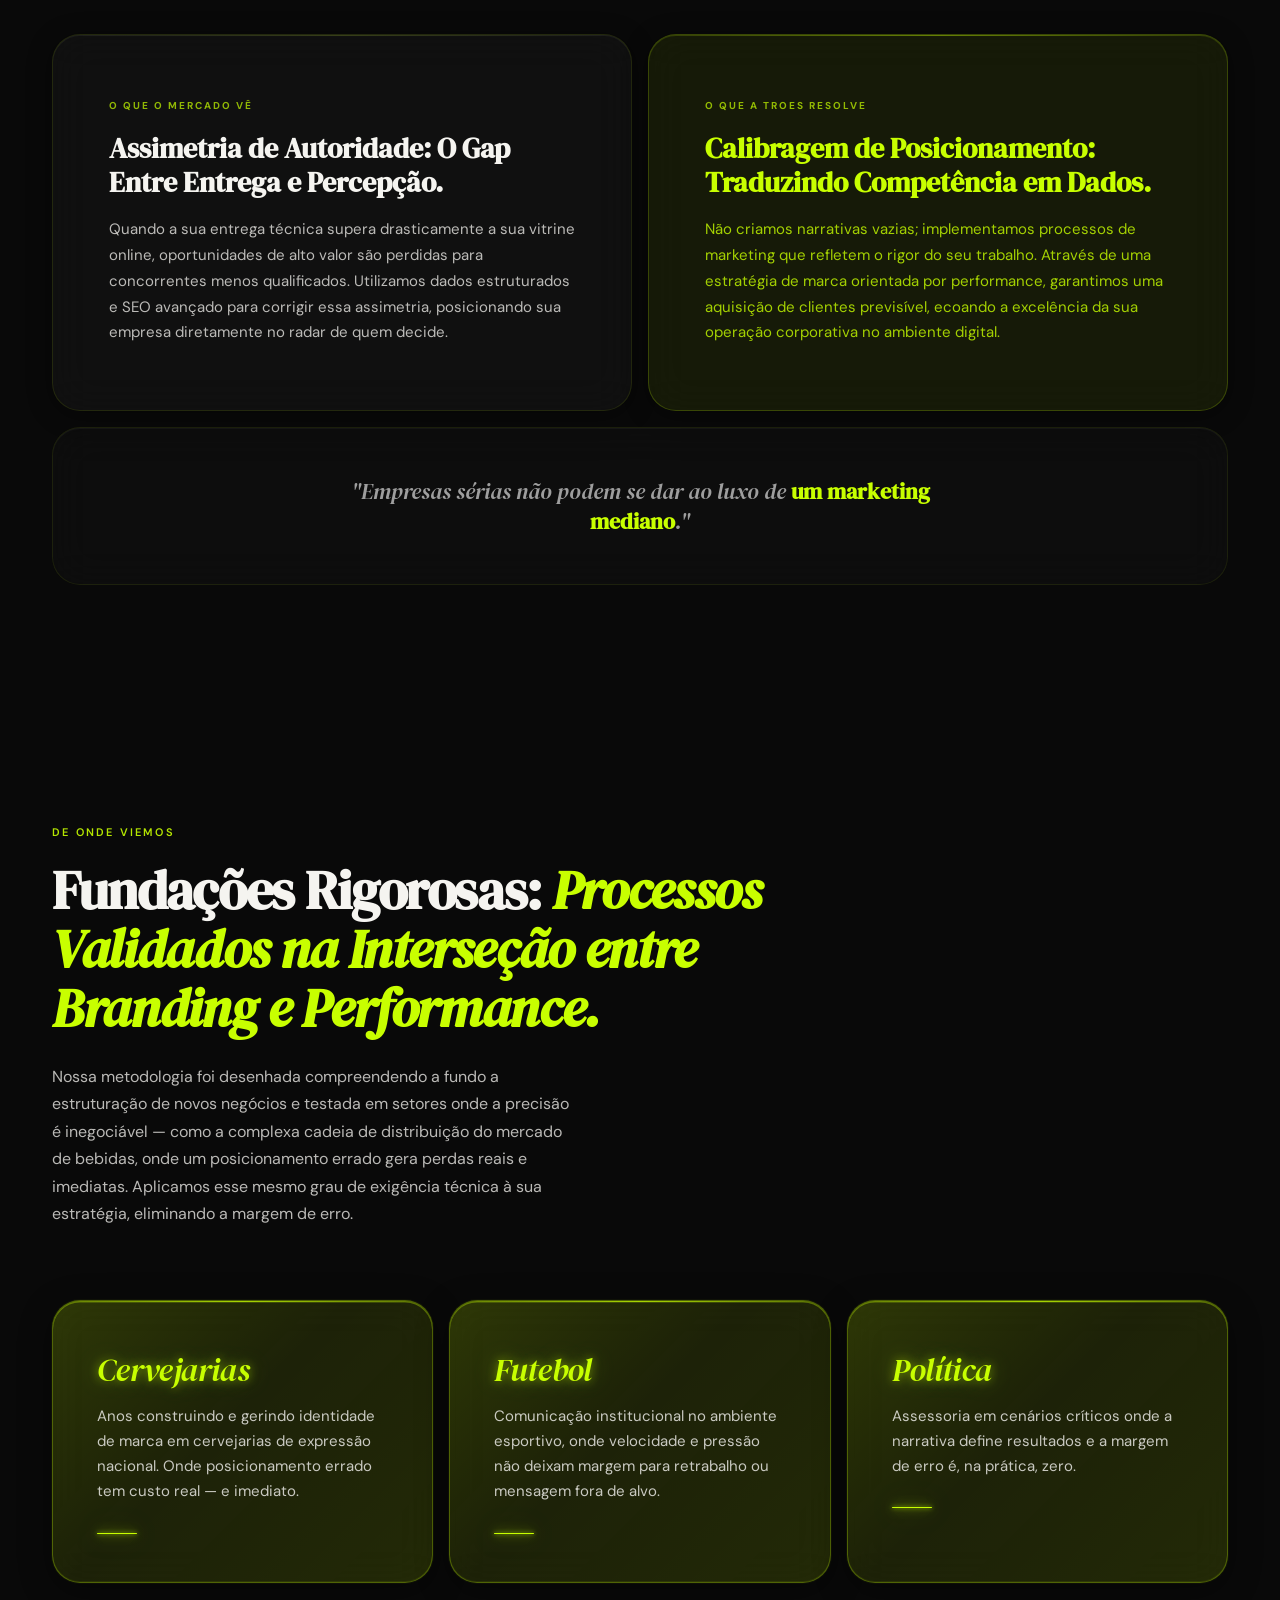
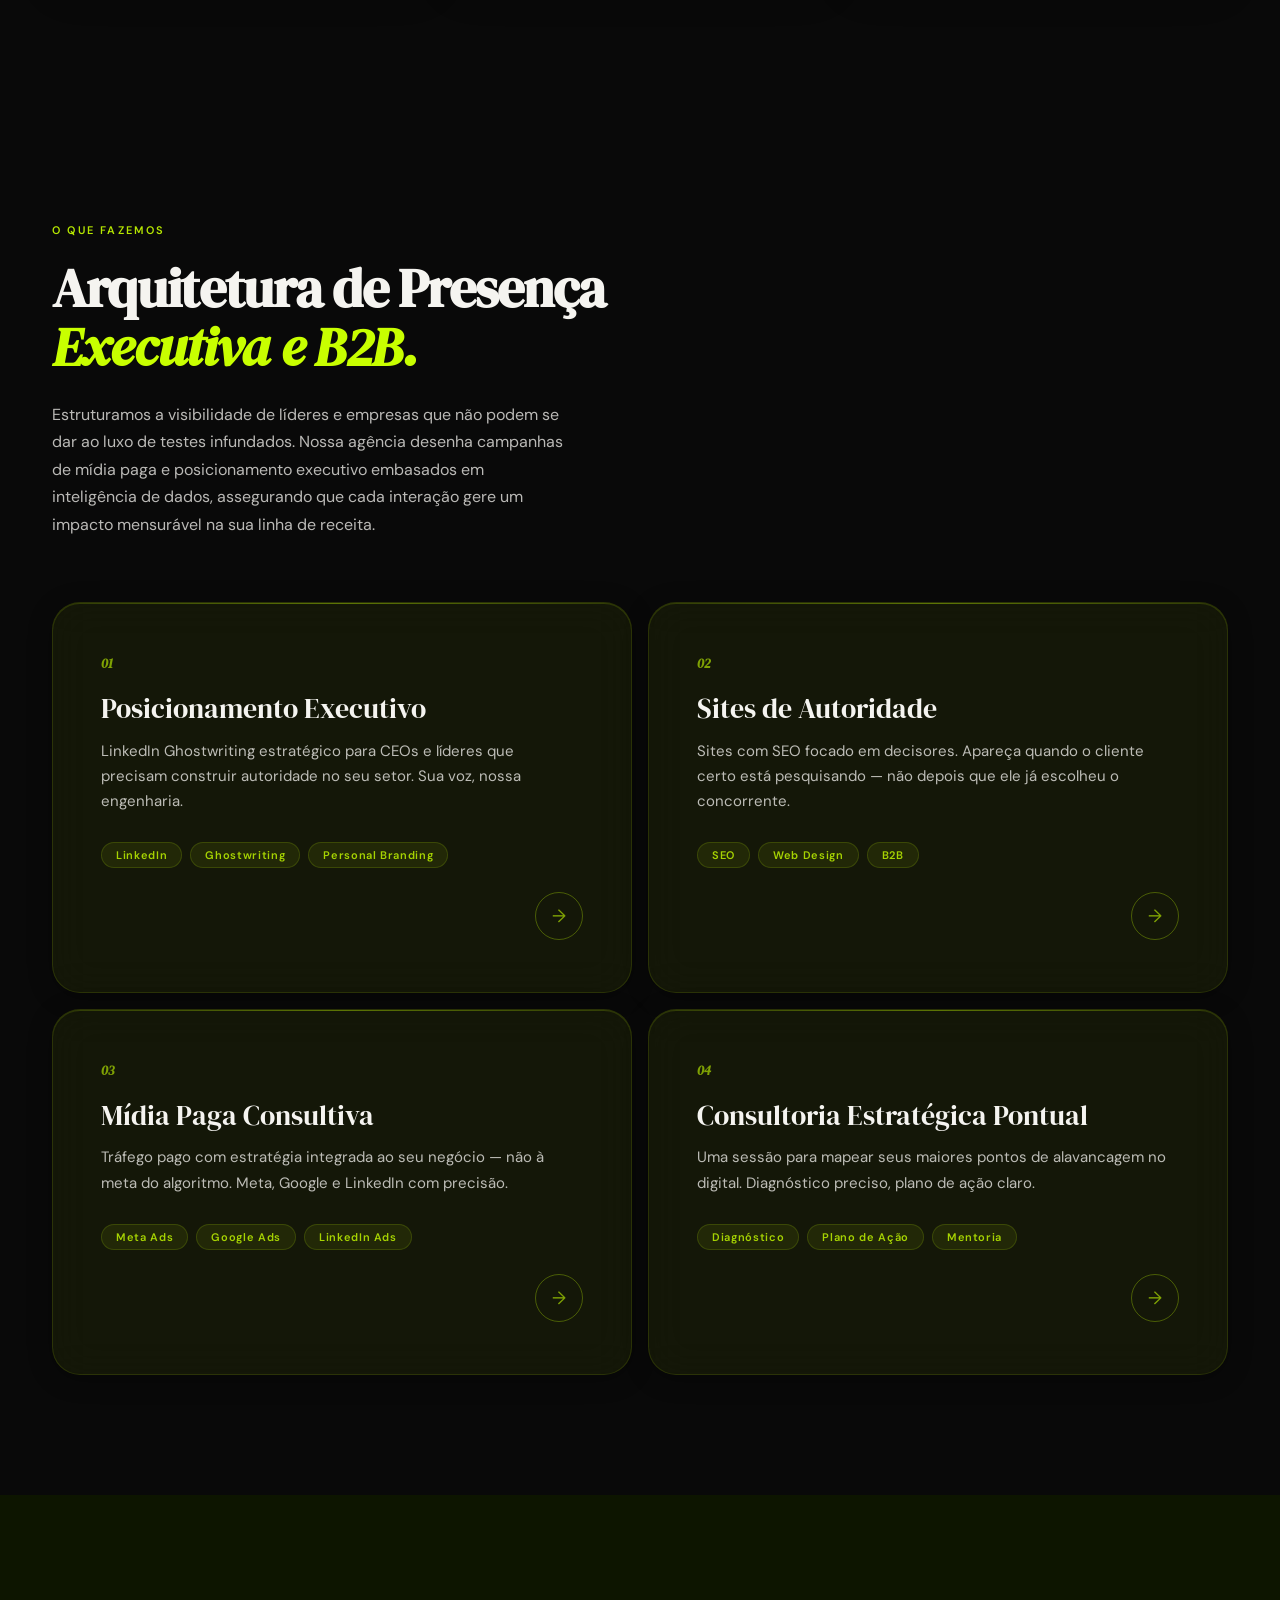
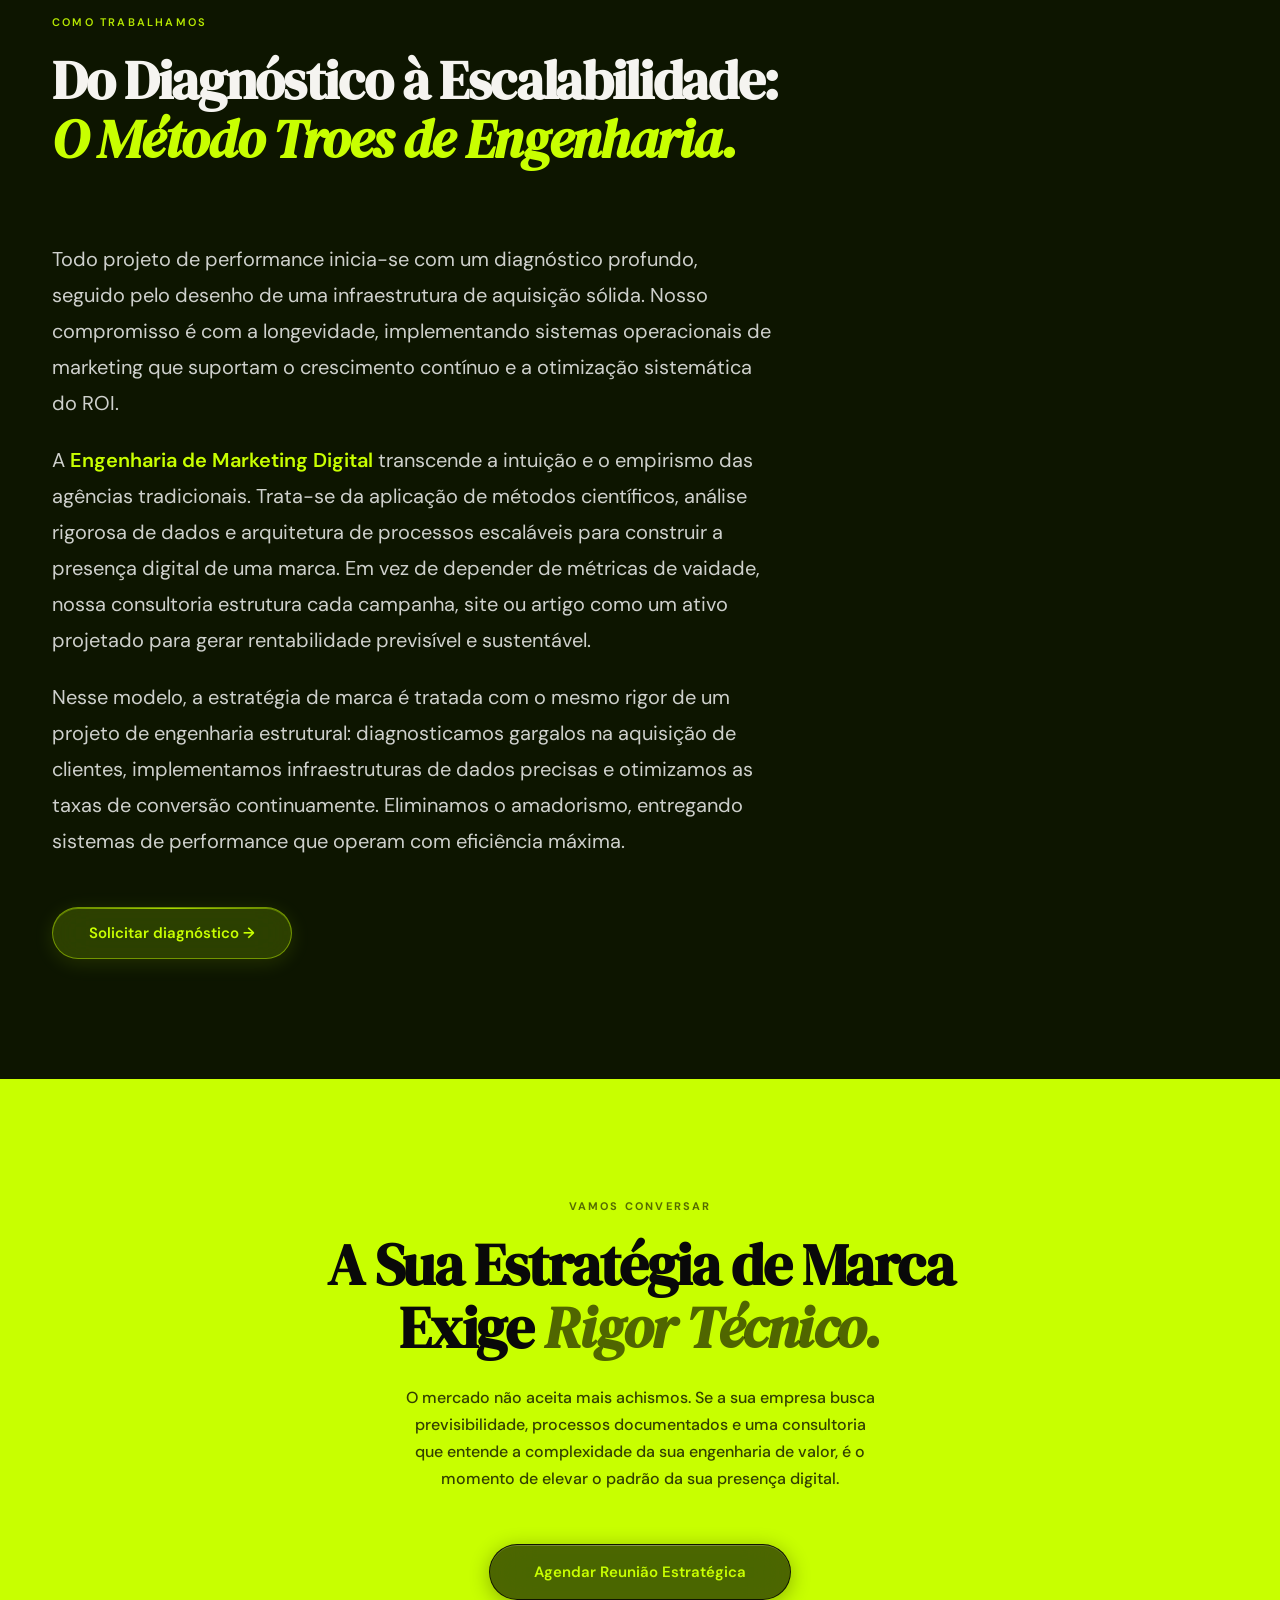
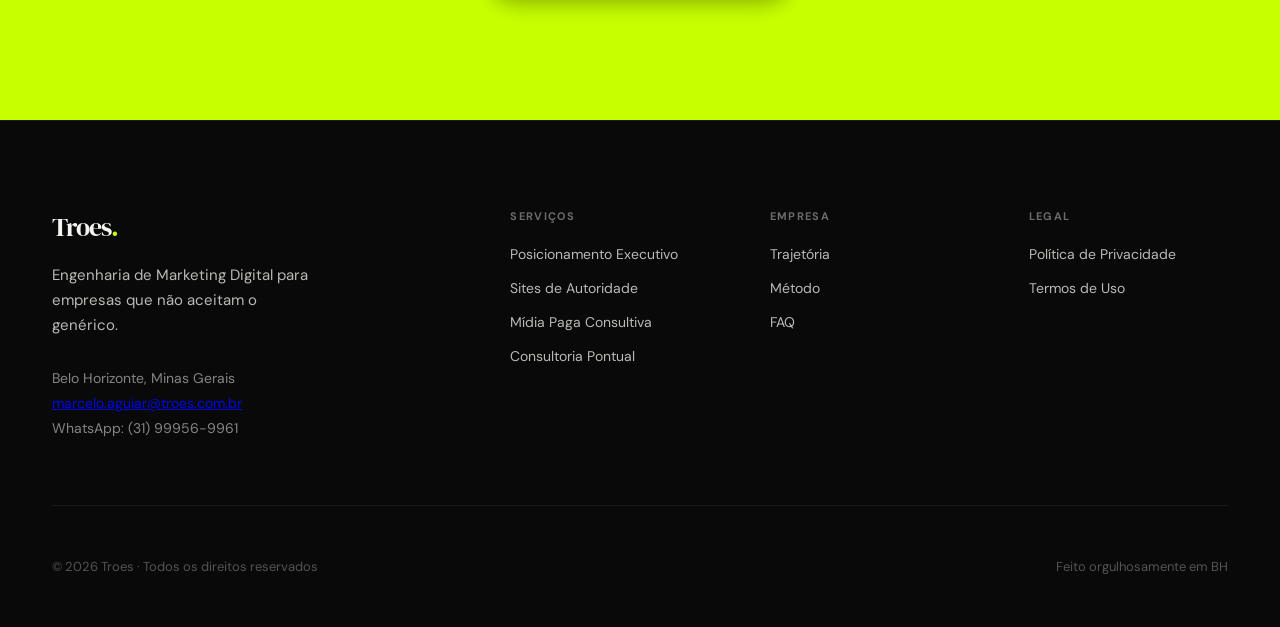
==== commit 769318bb: "index.html" ====
--- a/index.html
+++ b/index.html
@@ -3,7 +3,18 @@
 <head>
 <meta charset="UTF-8">
 <meta name="viewport" content="width=device-width, initial-scale=1.0">
-
+<meta property="og:type" content="website">
+<meta property="og:url" content="https://www.troes.com.br/">
+<meta property="og:title" content="Troes | Engenharia de Marketing Digital">
+<meta property="og:description" content="Agência com foco em Engenharia de Marketing Digital. Processos técnicos, ROI e escalabilidade para líderes de mercado.">
+<meta property="og:image" content="https://www.troes.com.br/og-image.jpg">
+<meta property="og:site_name" content="Troes">
+
+<meta name="twitter:card" content="summary_large_image">
+<meta name="twitter:url" content="https://www.troes.com.br/">
+<meta name="twitter:title" content="Troes | Engenharia de Marketing Digital">
+<meta name="twitter:description" content="Processos técnicos, ROI e escalabilidade para líderes de mercado.">
+<meta name="twitter:image" content="https://www.troes.com.br/og-image.jpg">
 <title>Troes | Engenharia de Marketing Digital & Performance</title>
 <meta name="description" content="Agência de Marketing com foco em Engenharia de Marketing Digital. Processos técnicos, ROI e escalabilidade para líderes de mercado. Agende sua consultoria.">
 <meta name="keywords" content="Engenharia de Marketing Digital, agência de marketing B2B, consultoria de performance, tráfego pago consultivo, SEO para líderes, posicionamento executivo">
@@ -11,7 +22,9 @@
 <meta name="publisher" content="Troes">
 <link rel="canonical" href="https://www.troes.com.br/" />
 <meta name="robots" content="index, follow, max-image-preview:large, max-snippet:-1, max-video-preview:-1" />
-
+  
+<link rel="alternate" type="text/markdown" href="/llms.txt">
+  
 <link rel="icon" href="favicon.png?v=2" type="image/png">
 
 <script type="application/ld+json">
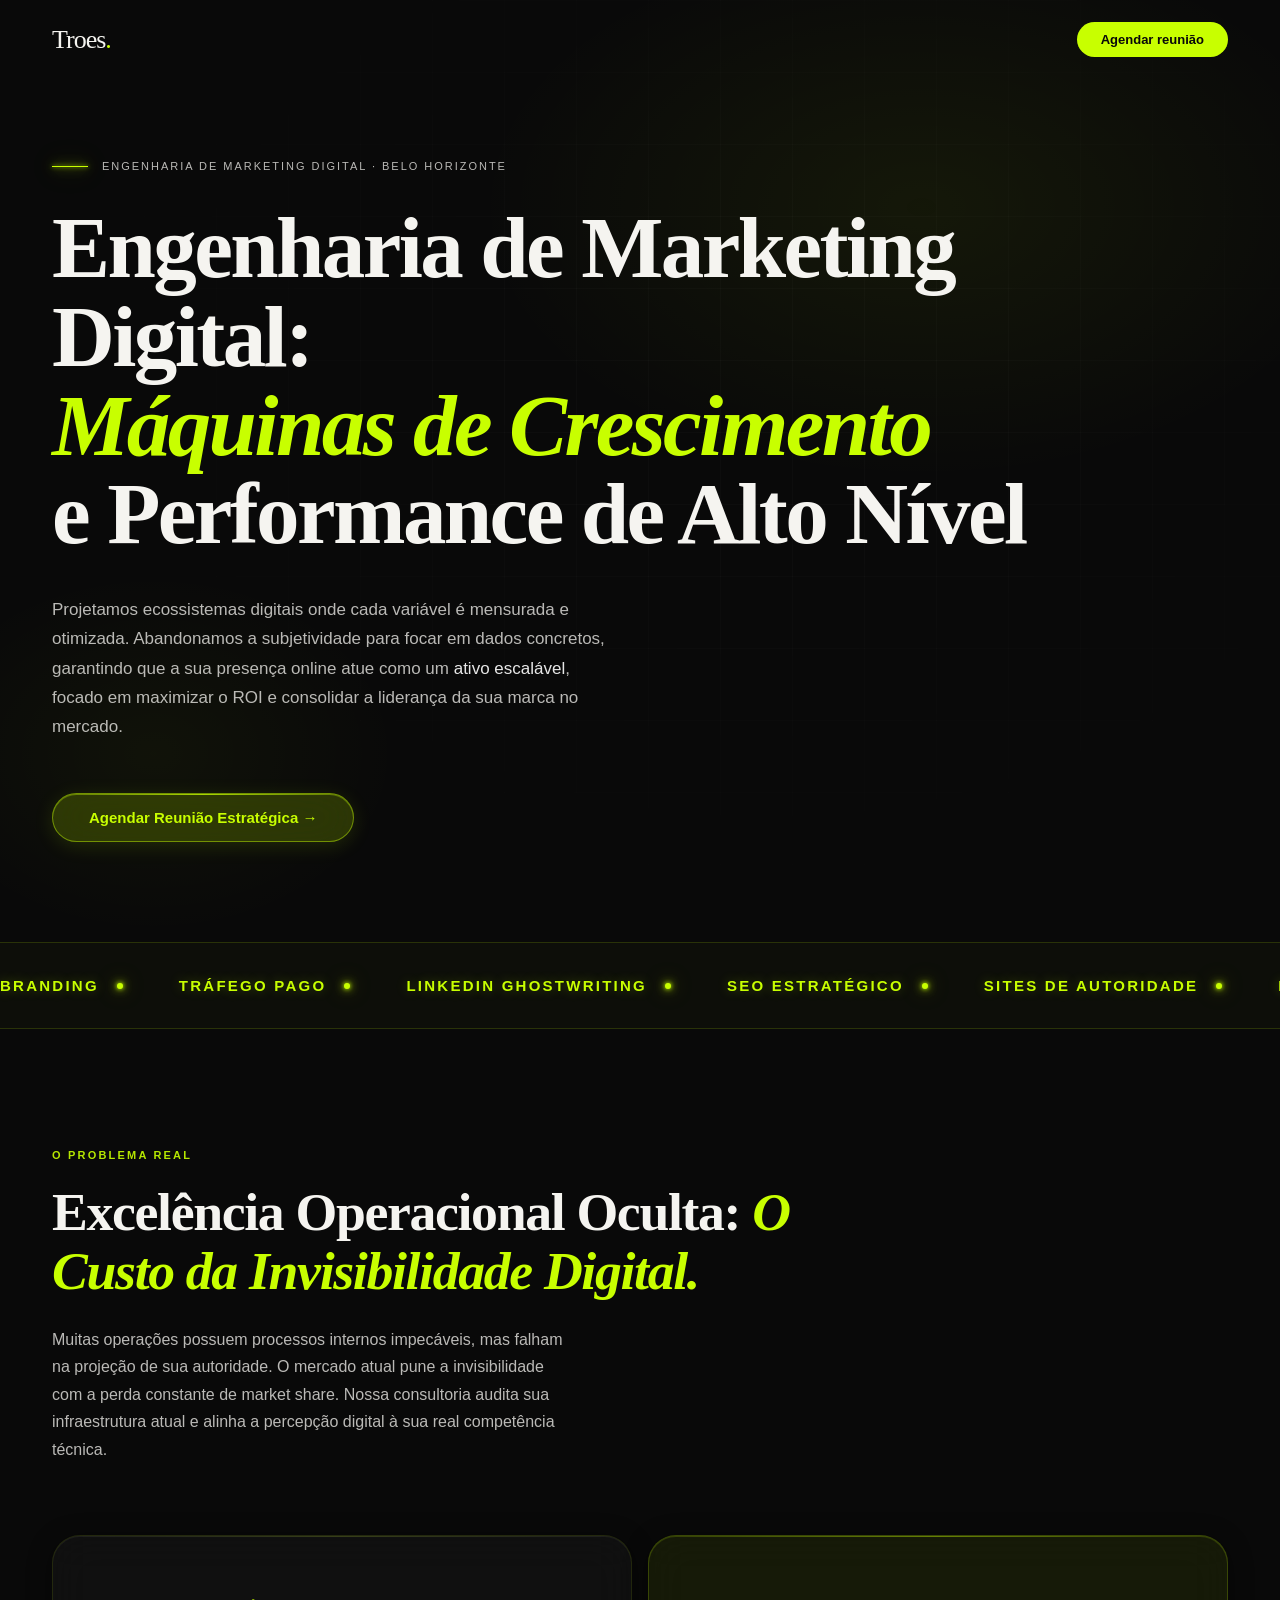
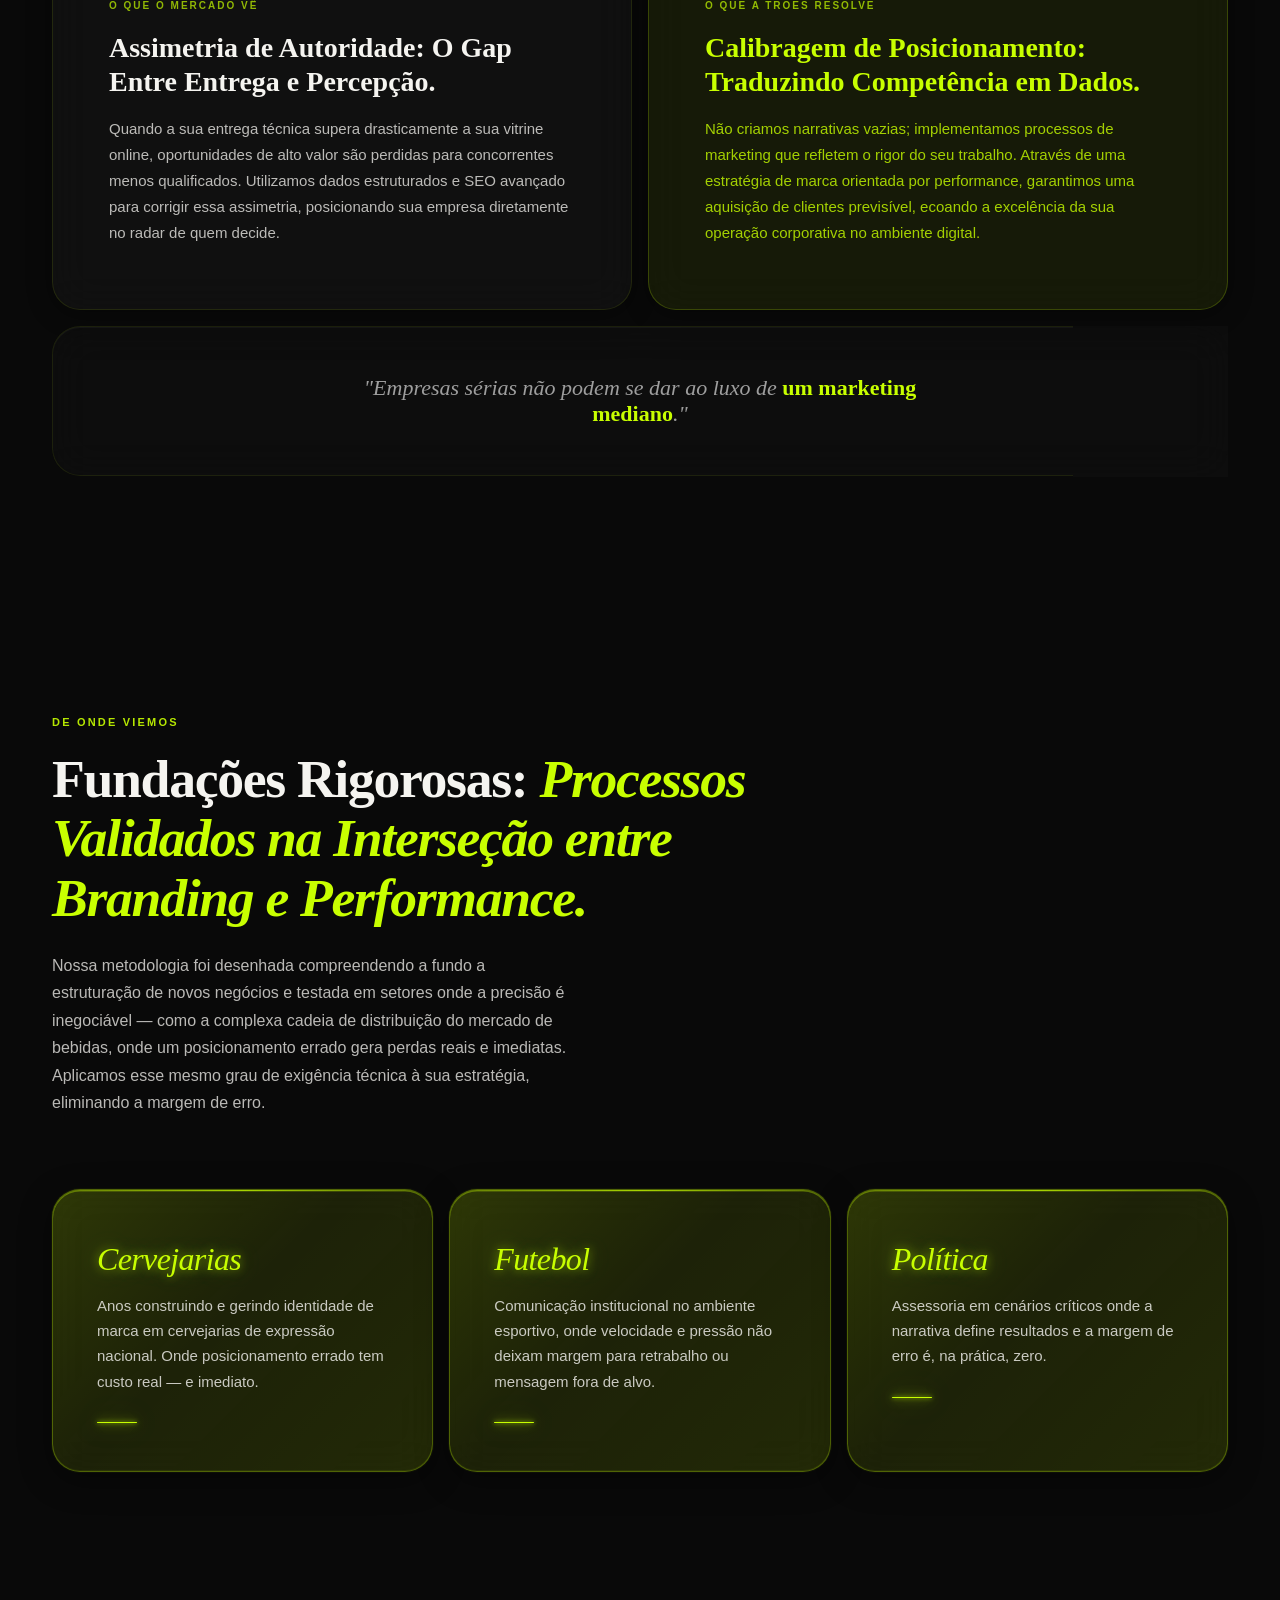
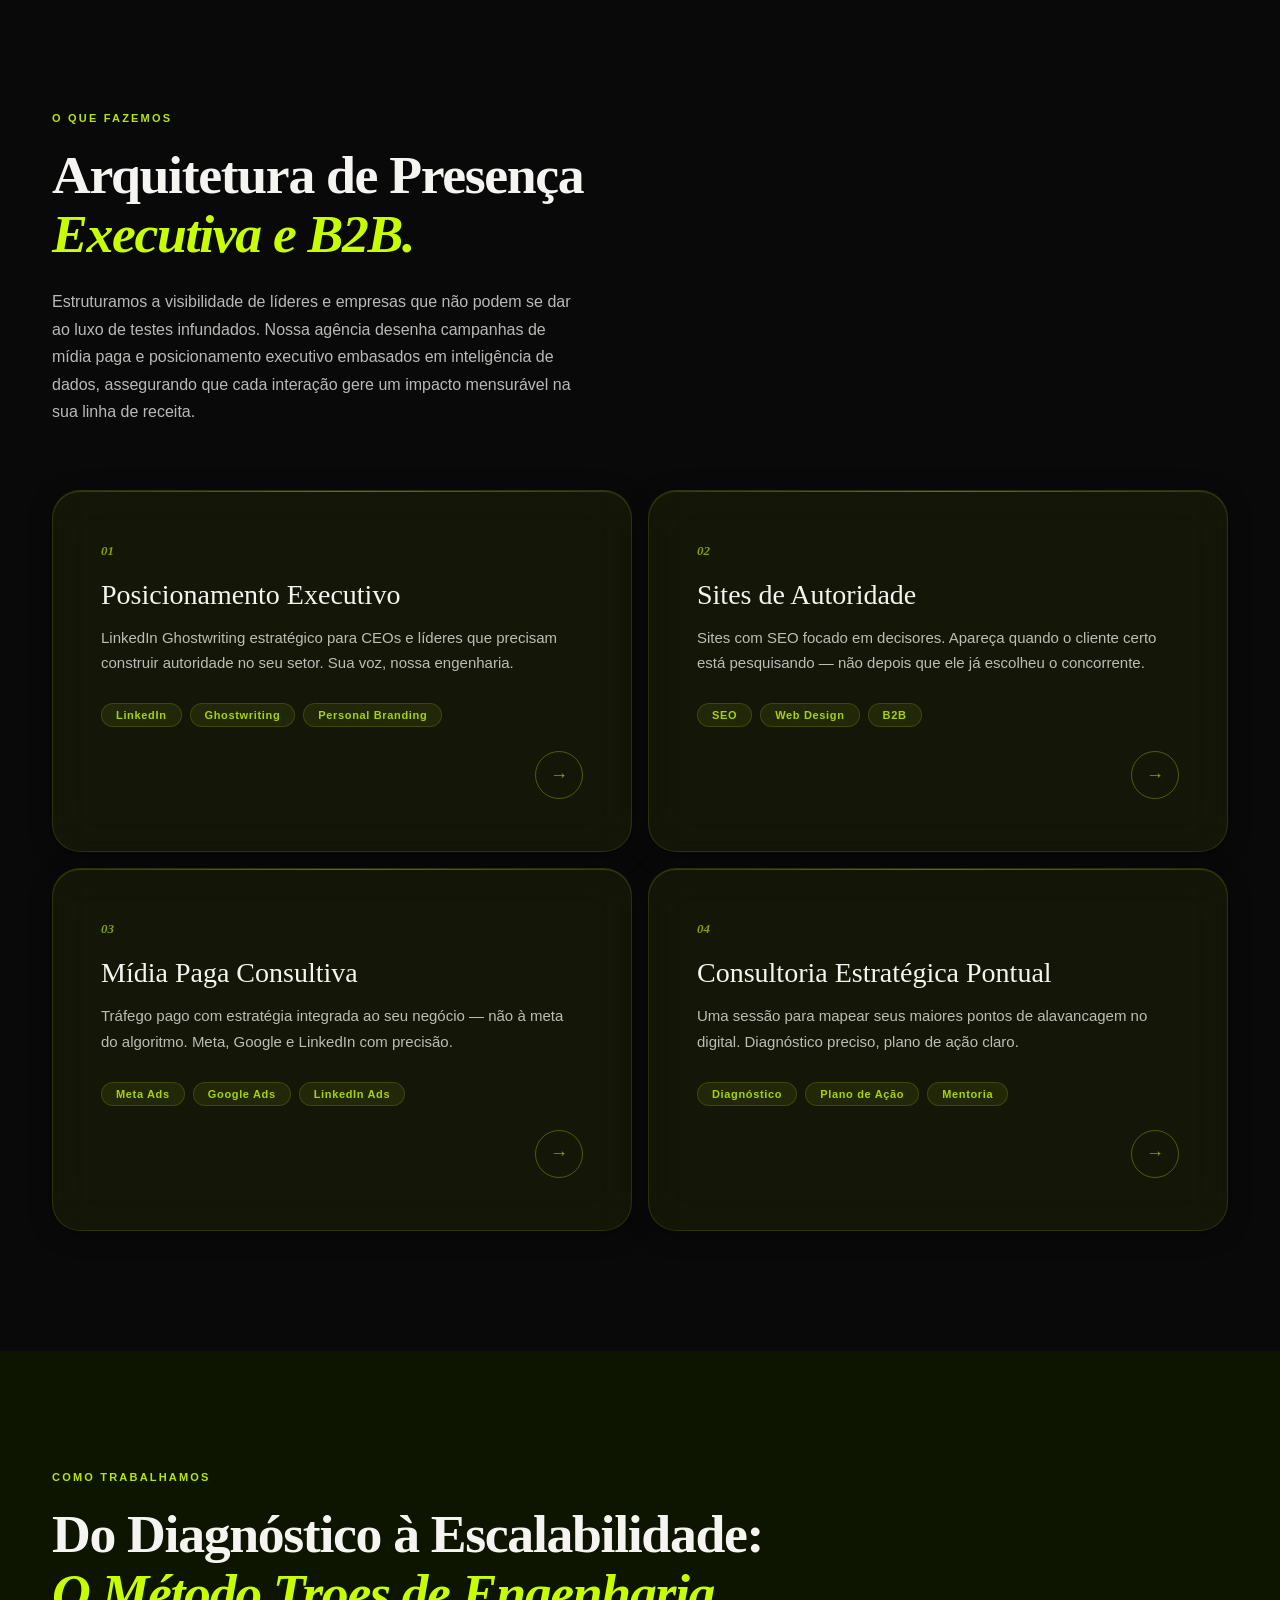
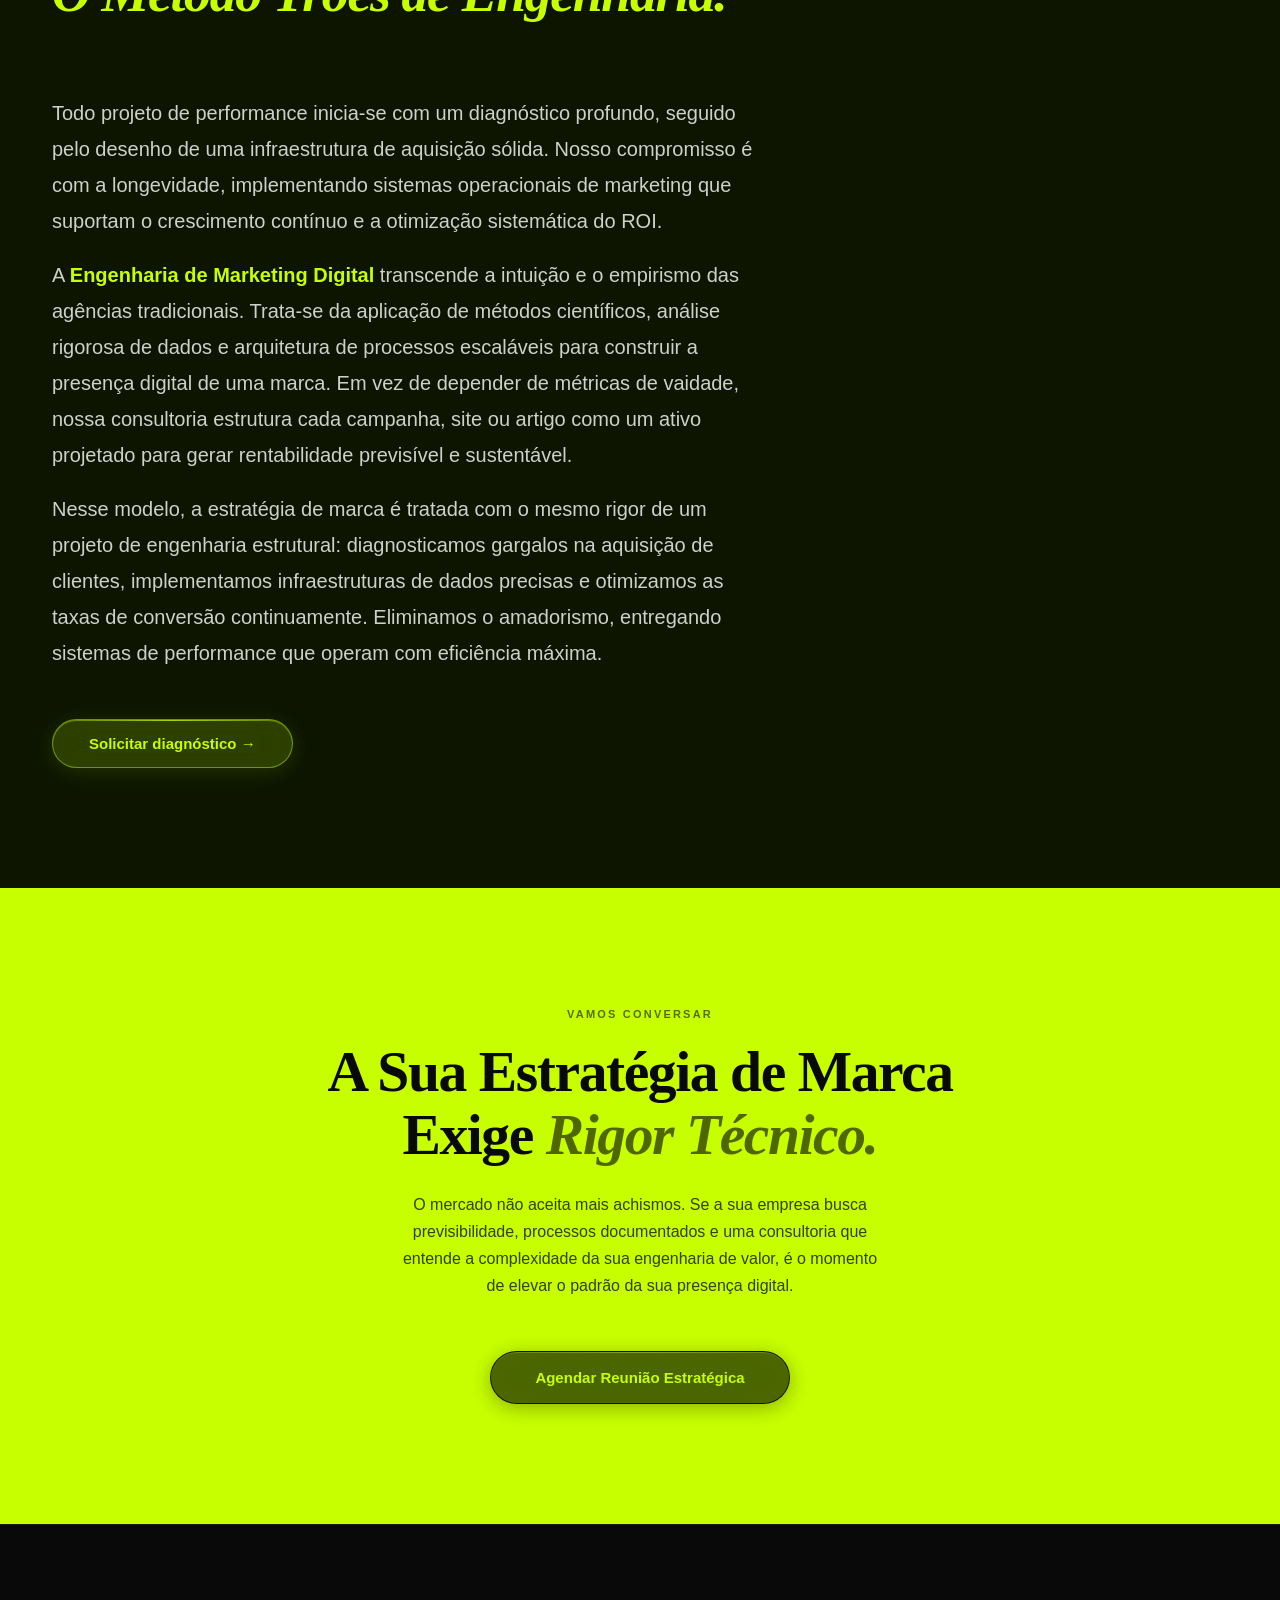
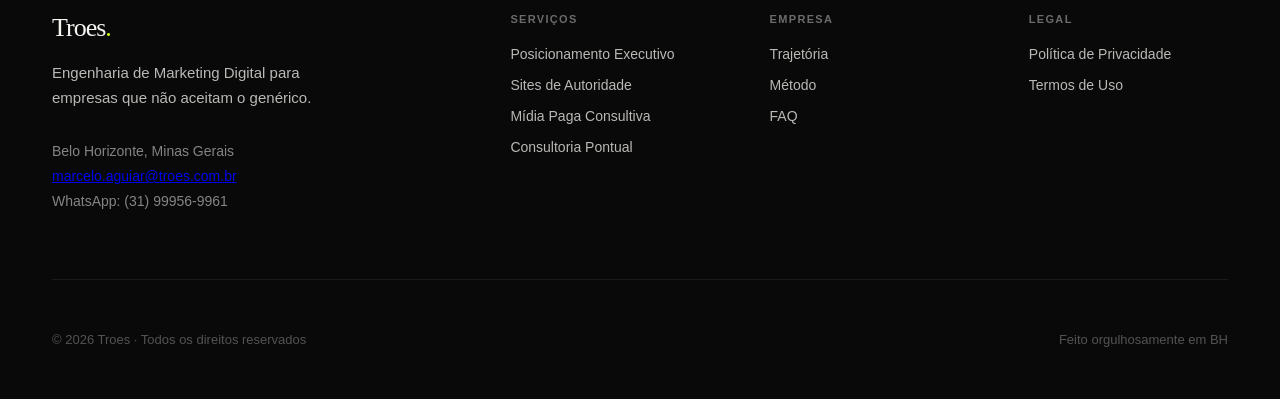
==== commit 26811752: "index.html" ====
--- a/index.html
+++ b/index.html
@@ -2,6 +2,8 @@
 <html lang="pt-BR">
 <head>
 <meta charset="UTF-8">
+<meta http-equiv="Content-Security-Policy" content="default-src 'self'; font-src 'self' https://fonts.gstatic.com; style-src 'self' 'unsafe-inline' https://fonts.googleapis.com; script-src 'self' 'unsafe-inline'; img-src 'self' data: https:;">
+<meta http-equiv="X-Content-Type-Options" content="nosniff">  
 <meta name="viewport" content="width=device-width, initial-scale=1.0">
 <meta property="og:type" content="website">
 <meta property="og:url" content="https://www.troes.com.br/">
@@ -57,7 +59,7 @@
 <link rel="stylesheet" href="style.css">
 </head>
 <body>
-
+<a href="#conteudo-principal" class="skip-link">Saltar para o conteúdo principal</a>
 <div class="cursor" id="cursor"></div>
 <div class="cursor-ring" id="cursorRing"></div>
 
@@ -67,7 +69,7 @@
 </nav>
 
 <main>
-
+<main id="conteudo-principal">
   <section class="hero">
     <div class="hero-bg"></div>
     <div class="hero-grid"></div>
@@ -171,7 +173,7 @@
             <span class="service-tag">Personal Branding</span>
           </div>
         </div>
-        <div class="service-arrow">→</div>
+        <div class="service-arrow" aria-hidden="true">→</div>
       </a>
       <a href="https://wa.me/5531999569961" target="_blank" rel="noopener noreferrer" class="service-card reveal reveal-delay-1">
         <div class="service-inner">
--- a/style.css
+++ b/style.css
@@ -543,3 +543,21 @@
   .faq-category-title { font-size: 20px; }
   .faq-content p { padding-right: 0; font-size: 14px; }
 }
+/* =========================================
+   ACESSIBILIDADE (Skip Link)
+   ========================================= */
+.skip-link {
+  position: absolute;
+  top: -60px;
+  left: 0;
+  background: var(--accent);
+  color: var(--black);
+  padding: 12px 24px;
+  font-weight: 600;
+  z-index: 99999;
+  transition: top 0.3s ease;
+  text-decoration: none;
+}
+.skip-link:focus {
+  top: 0;
+}
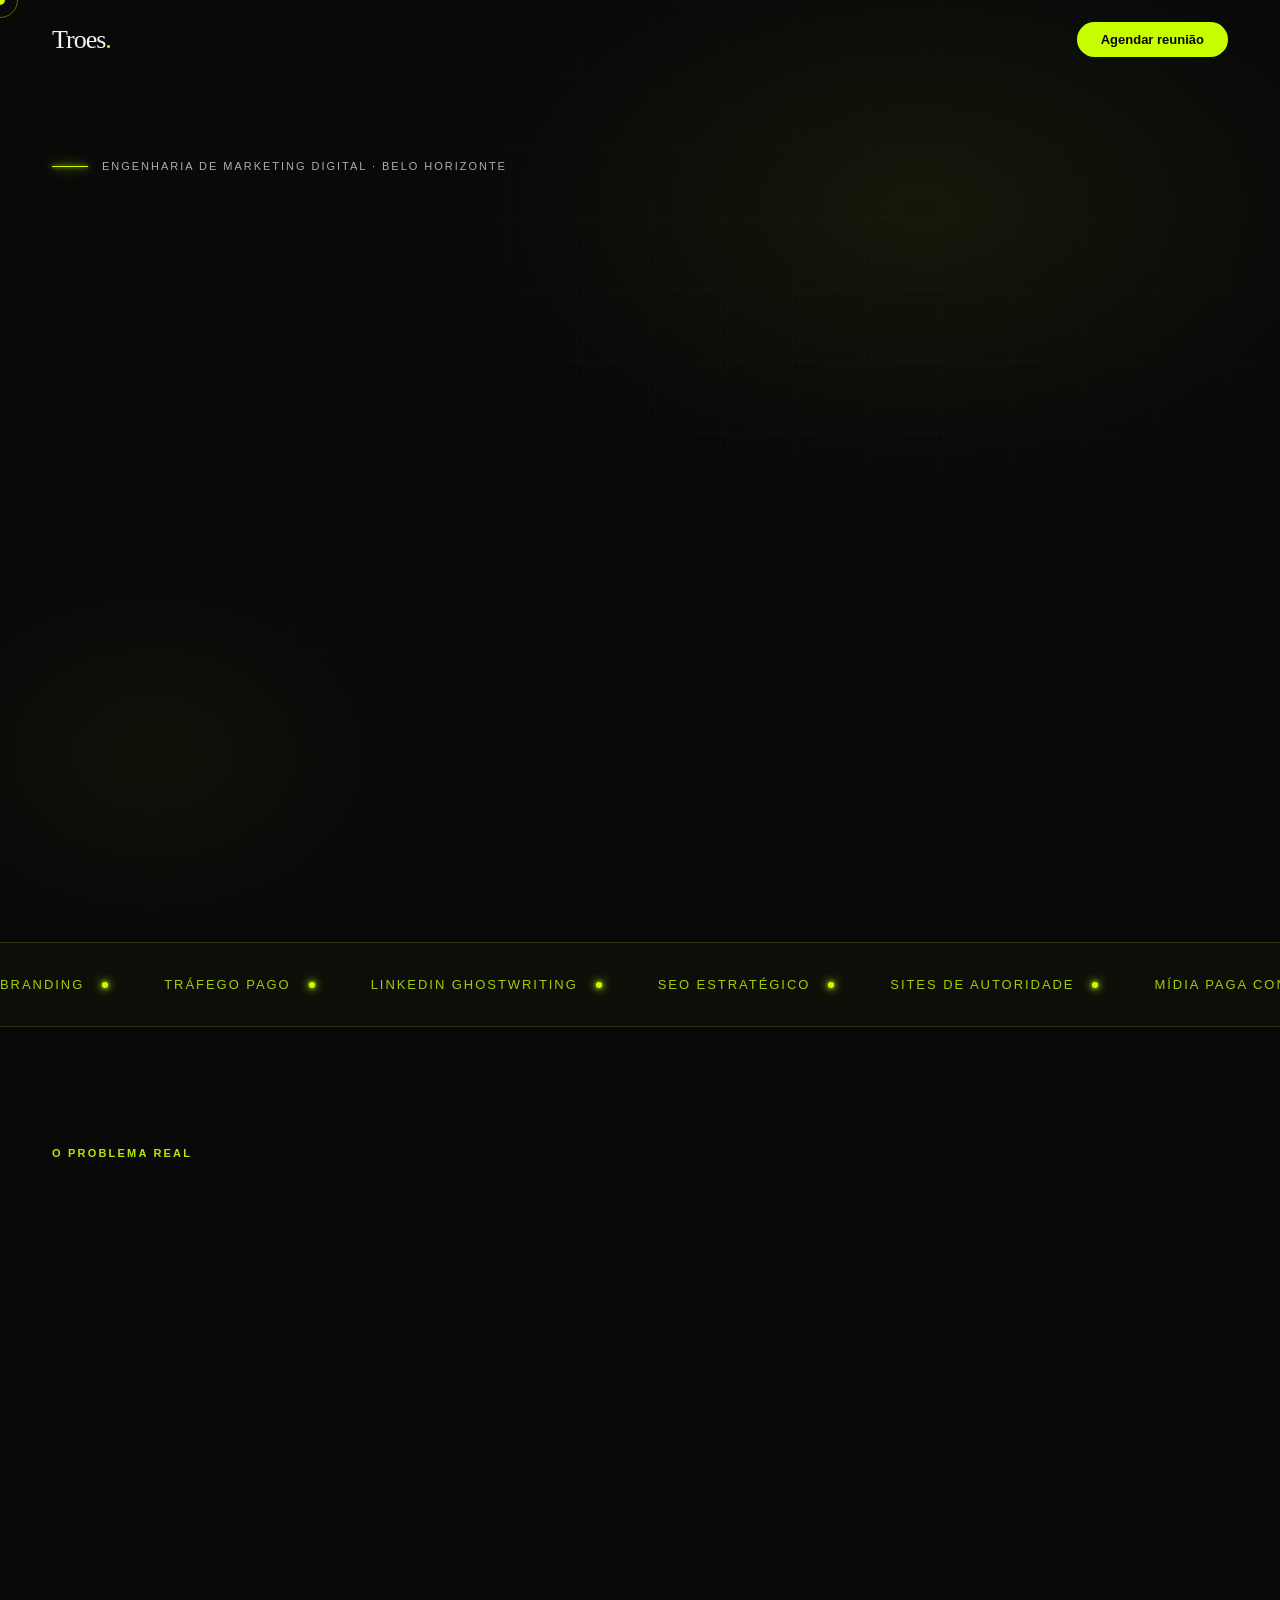
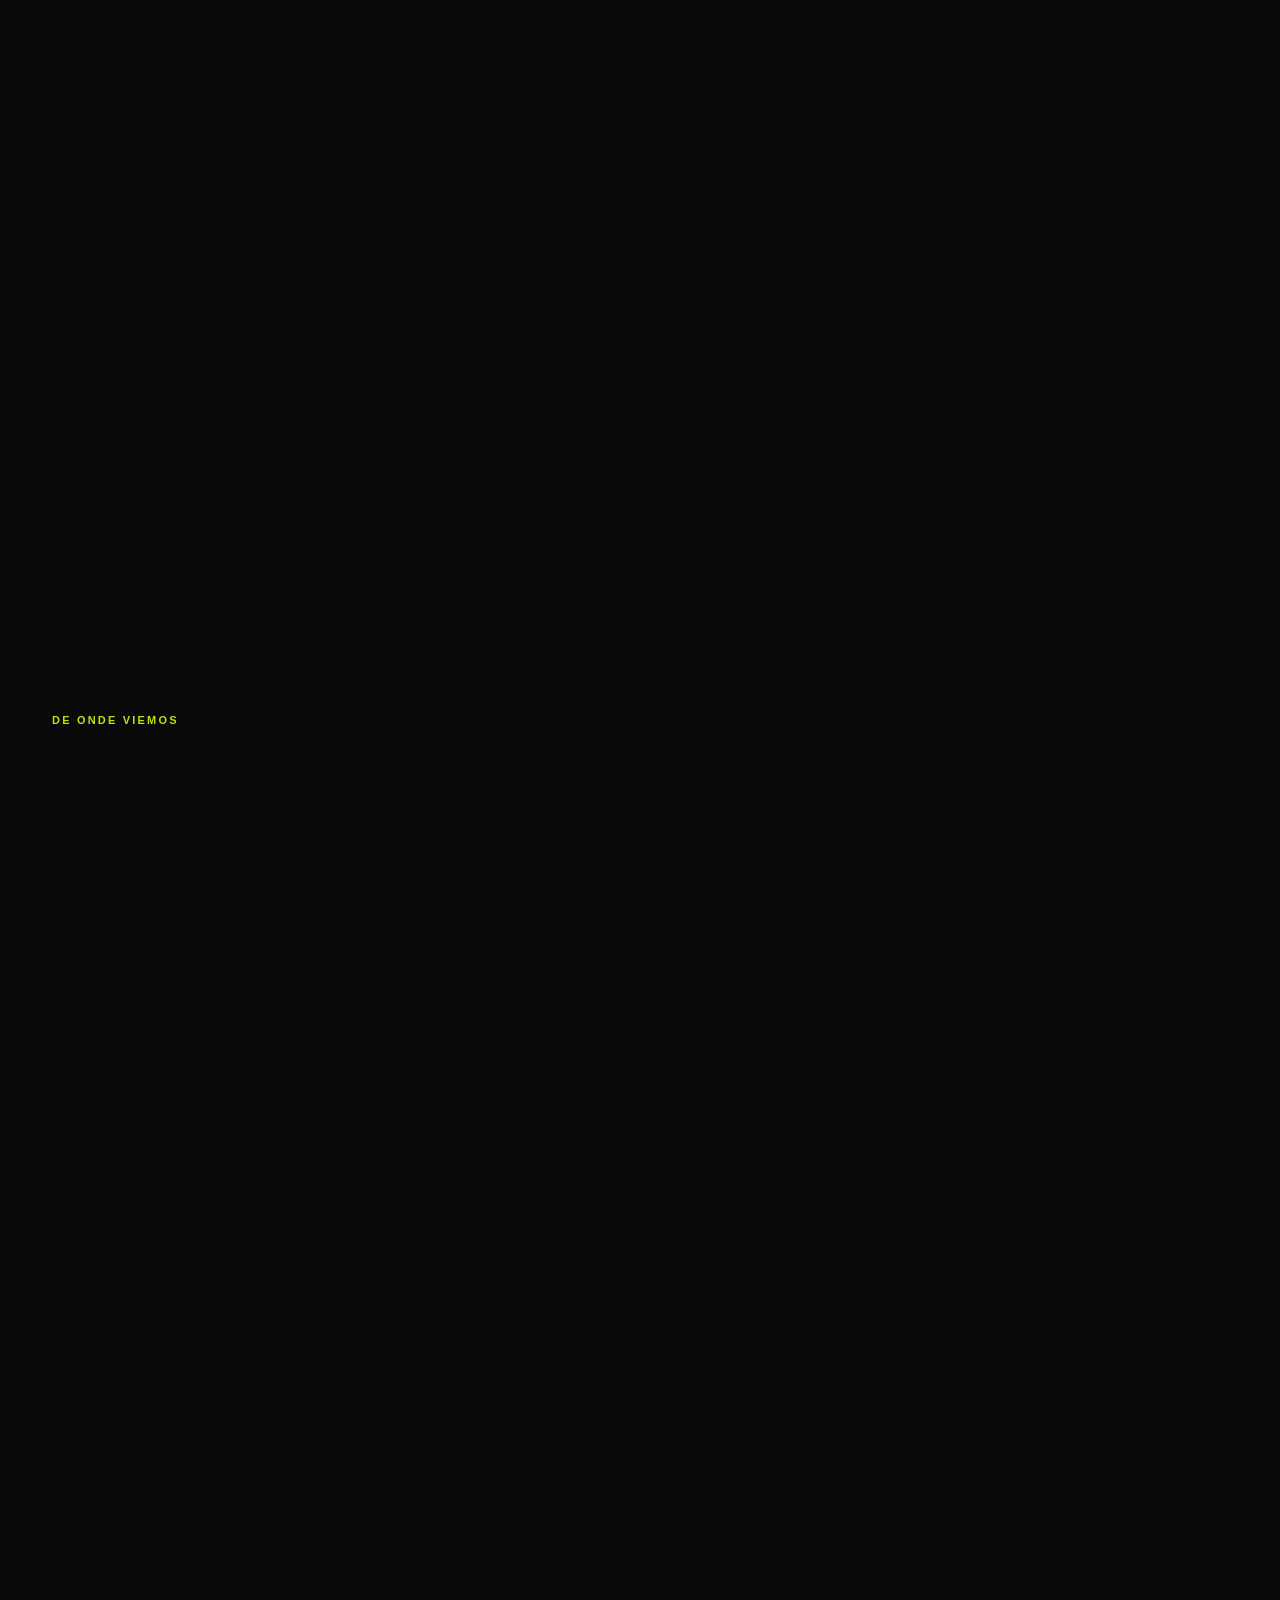
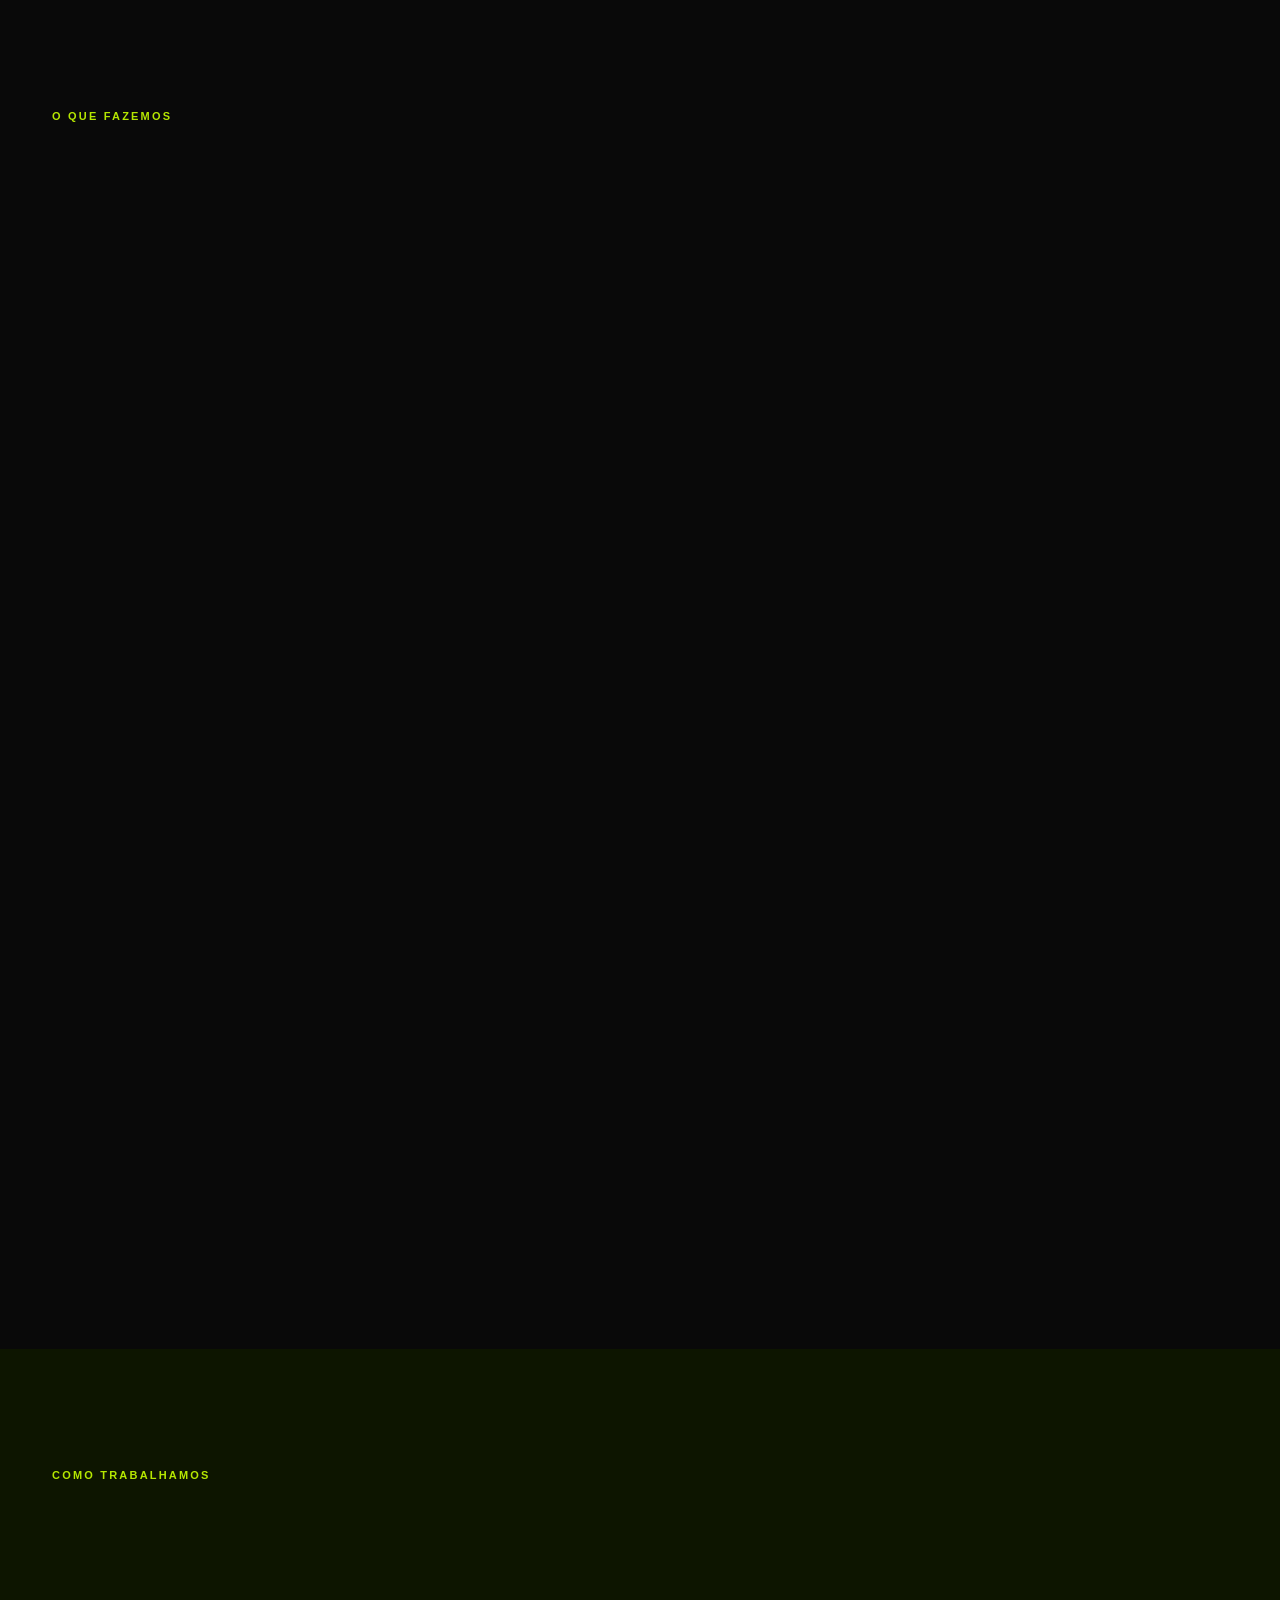
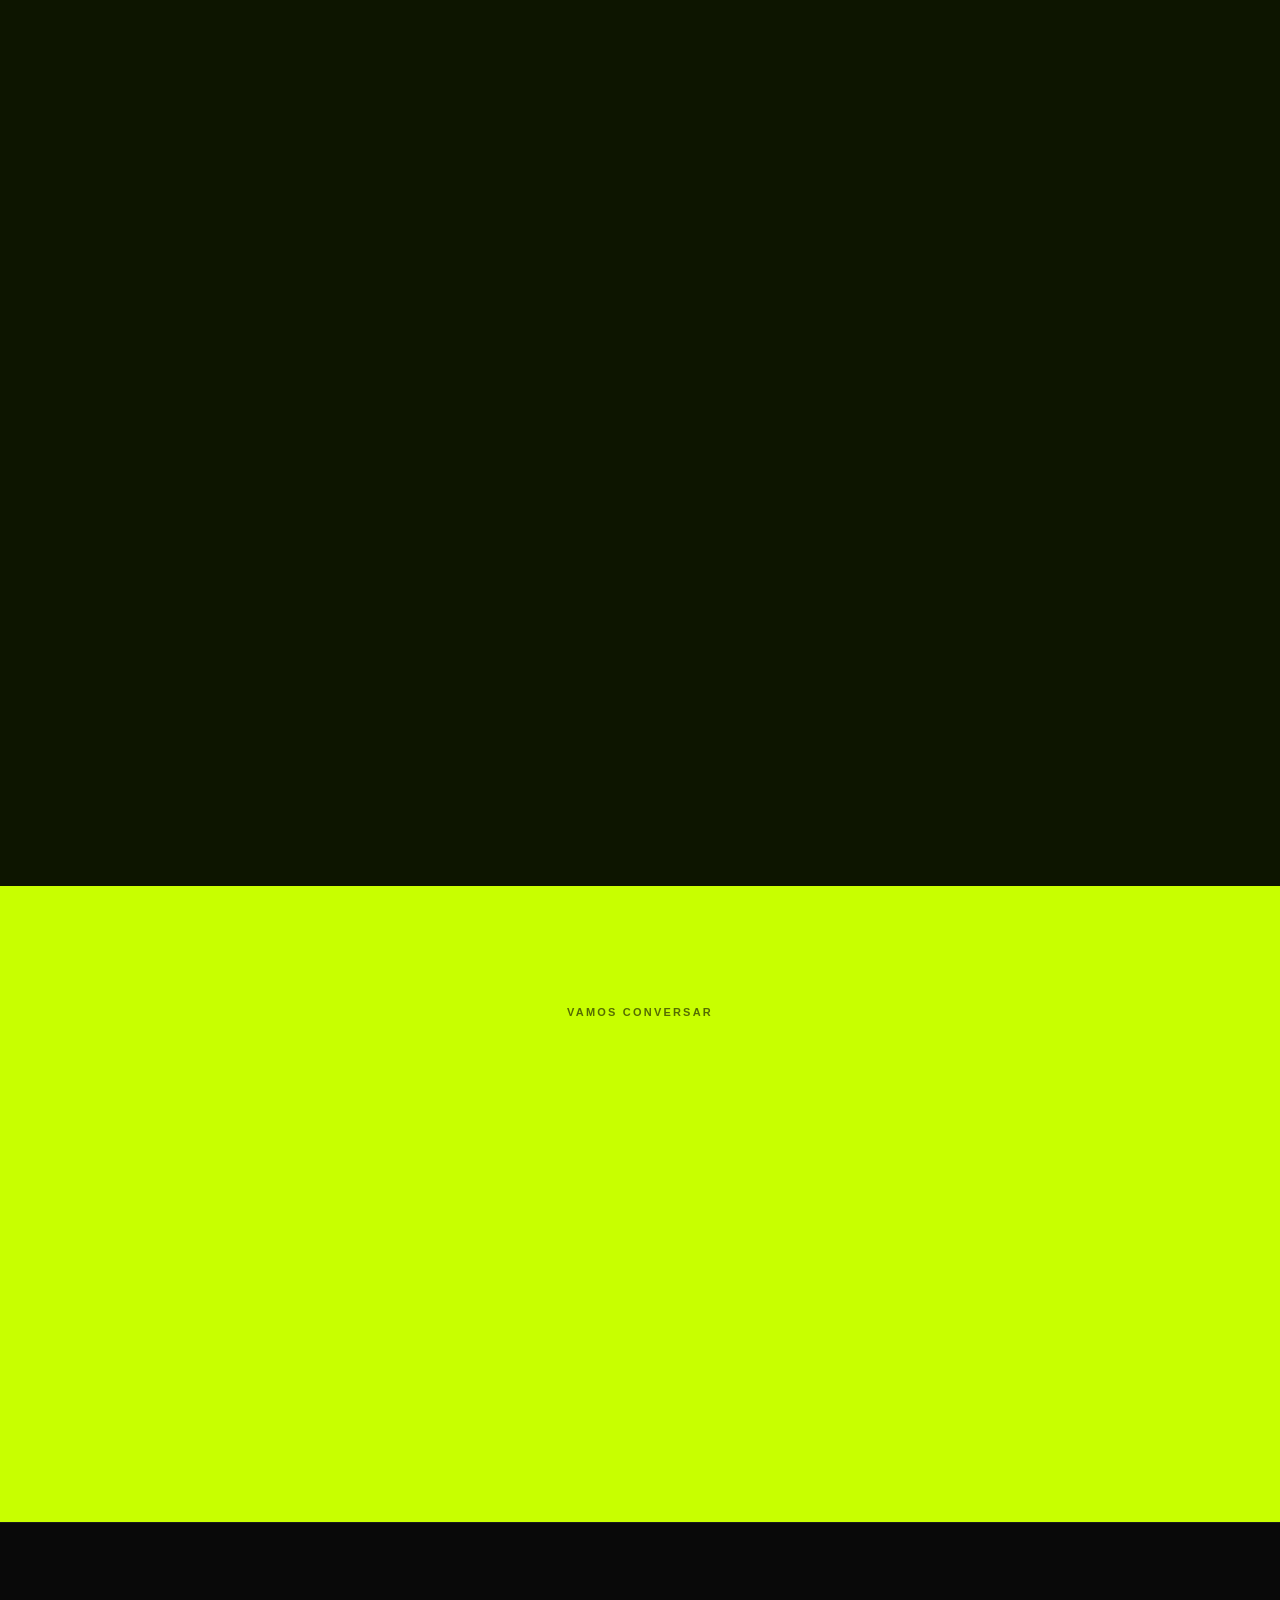
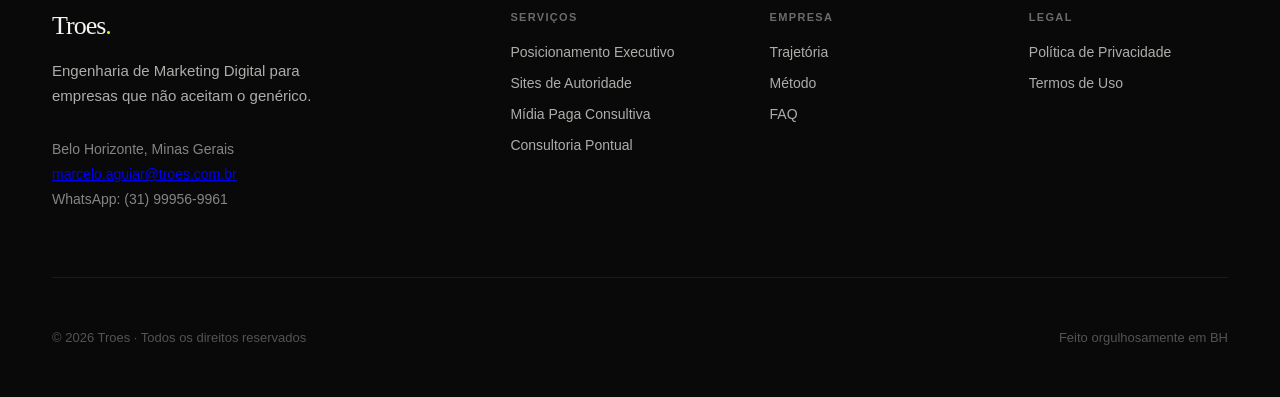
==== commit b94bb2a9: "index.html" ====
--- a/index.html
+++ b/index.html
@@ -287,6 +287,6 @@
   </div>
 </footer>
 
-<script src="script.js"></script>
+<script src="script.js" defer></script>
 </body>
 </html>
--- a/style.css
+++ b/style.css
@@ -14,7 +14,7 @@
   --green-border: rgba(200,255,0,0.1);
   --border: rgba(255,255,255,0.07);
   /* Contraste aumentado de 0.42 para 0.75 para melhor leitura */
-  --text-muted: rgba(245,244,240,0.75);
+  --text-muted: rgba(245,244,240,0.70);
 }
 
 html { scroll-behavior: smooth; }
@@ -170,11 +170,16 @@
   width: max-content;
 }
 .marquee-item {
-  font-size: 15px; /* Fonte maior */
-  color: var(--accent); /* Cor verde forte */
-  text-transform: uppercase; letter-spacing: .15em;
-  white-space: nowrap; display: flex; align-items: center; gap: 18px; font-weight: 600;
-  text-shadow: 0 0 12px rgba(200,255,0,0.3);
+    font-size: 13px; /* Melhor legibilidade */
+    color: rgba(200,255,0,0.8); /* Cor verde da marca em vez de branco muito transparente */
+    text-transform: uppercase; 
+    letter-spacing: .15em;
+    white-space: nowrap; 
+    display: flex; 
+    align-items: center; 
+    gap: 18px; 
+    font-weight: 500;
+  
 }
 .marquee-item span {
   display: inline-block; width: 6px; height: 6px;
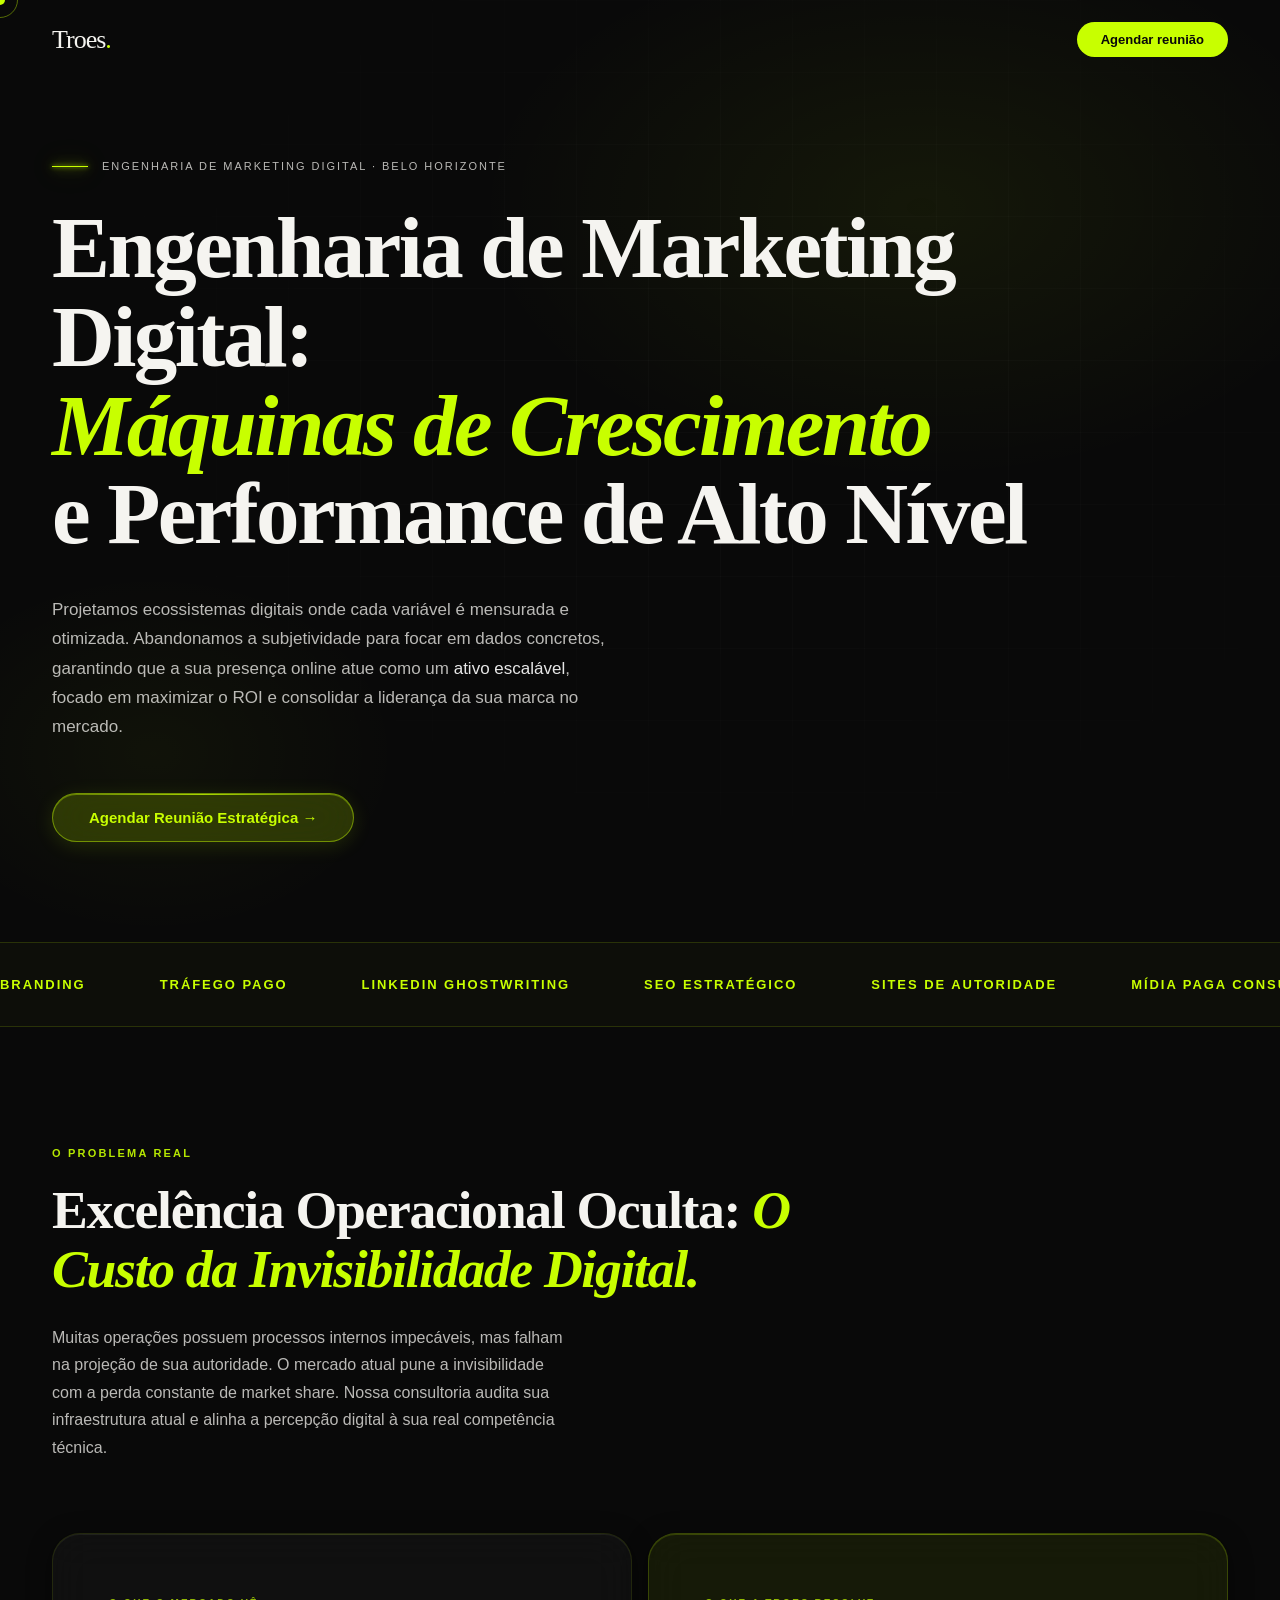
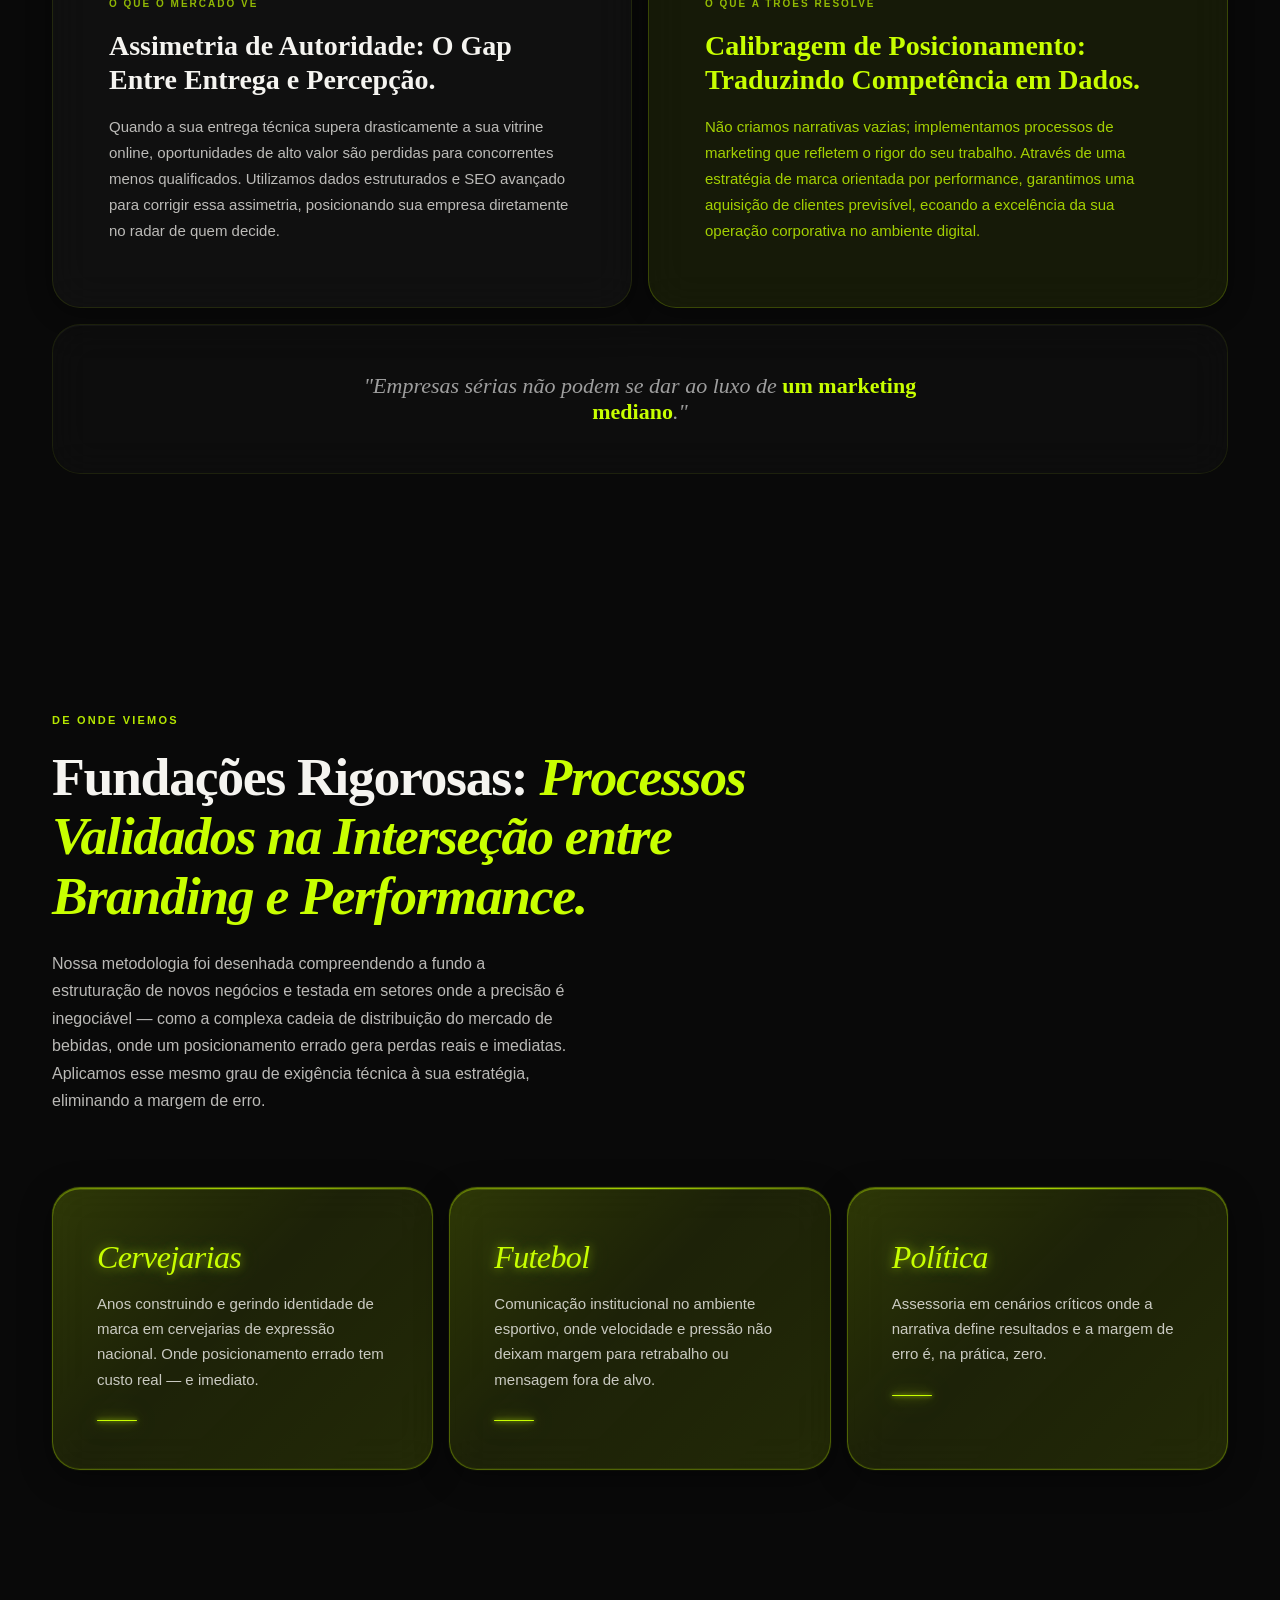
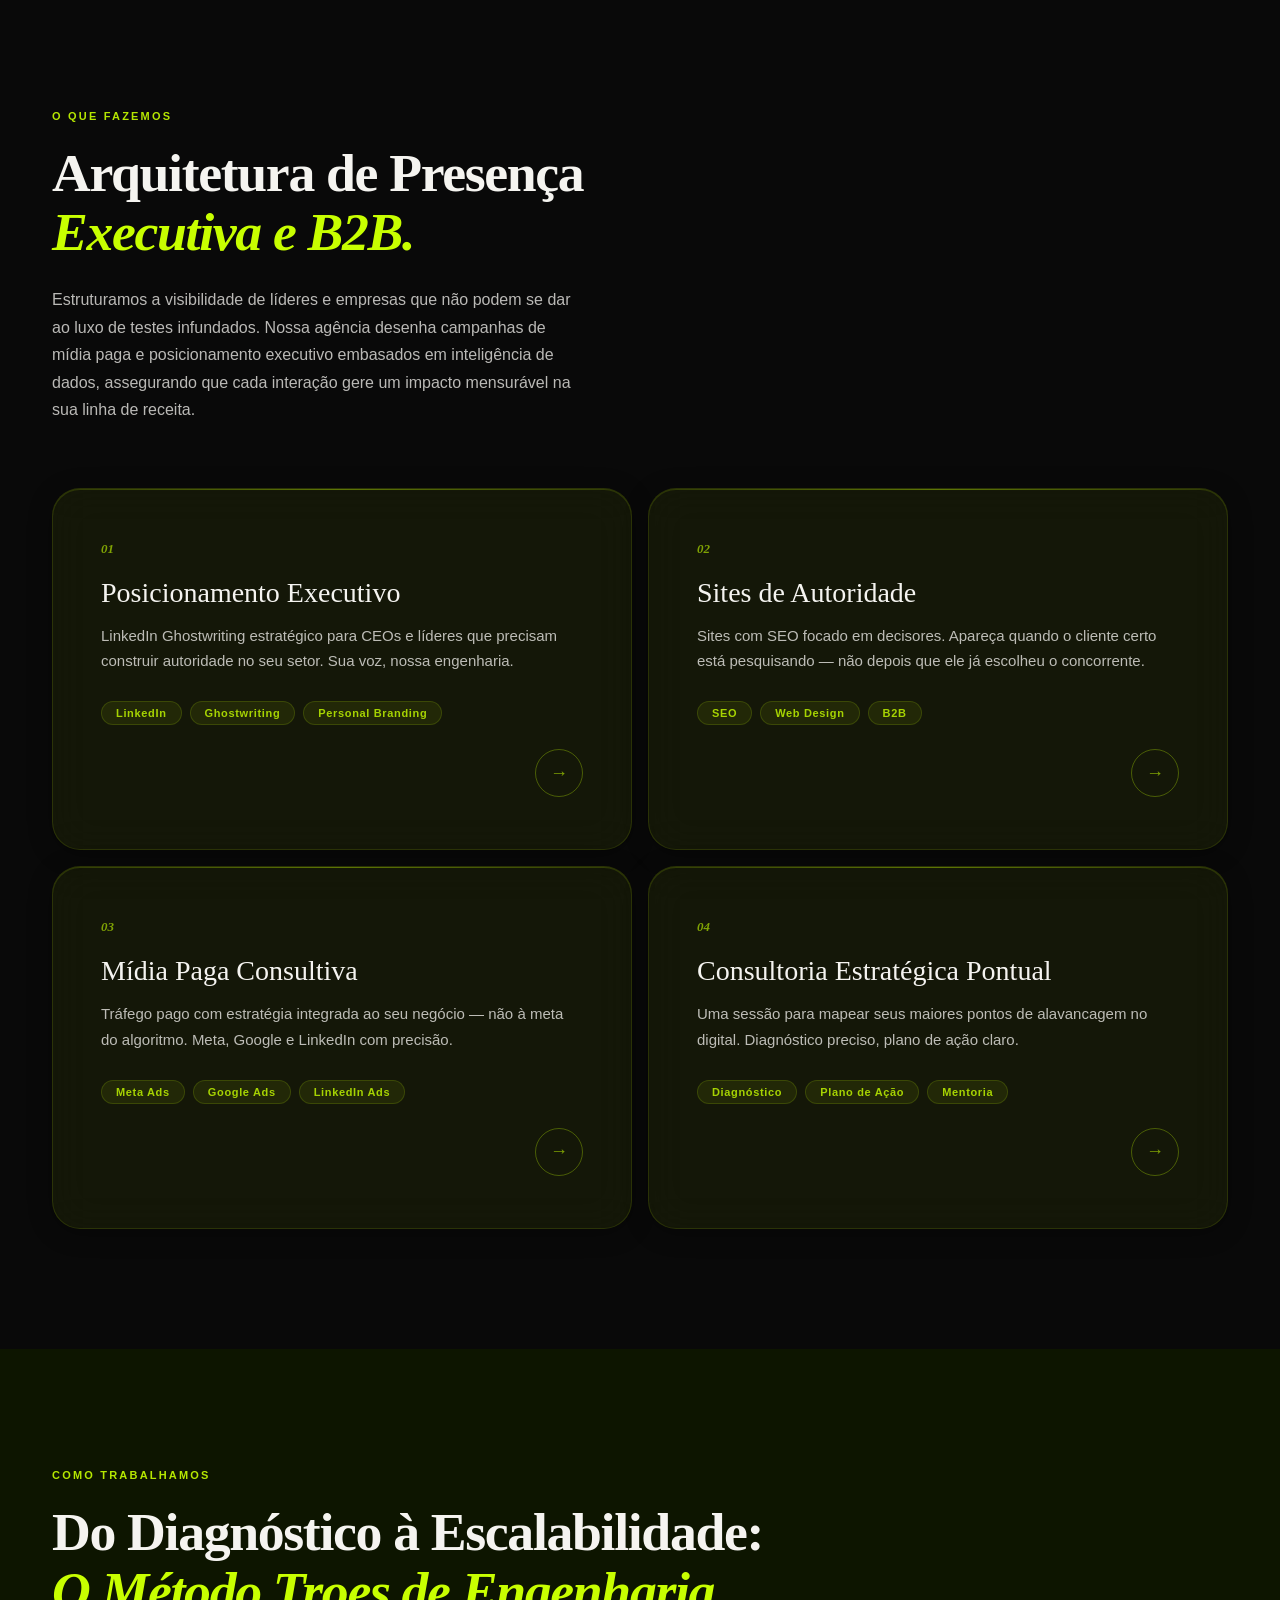
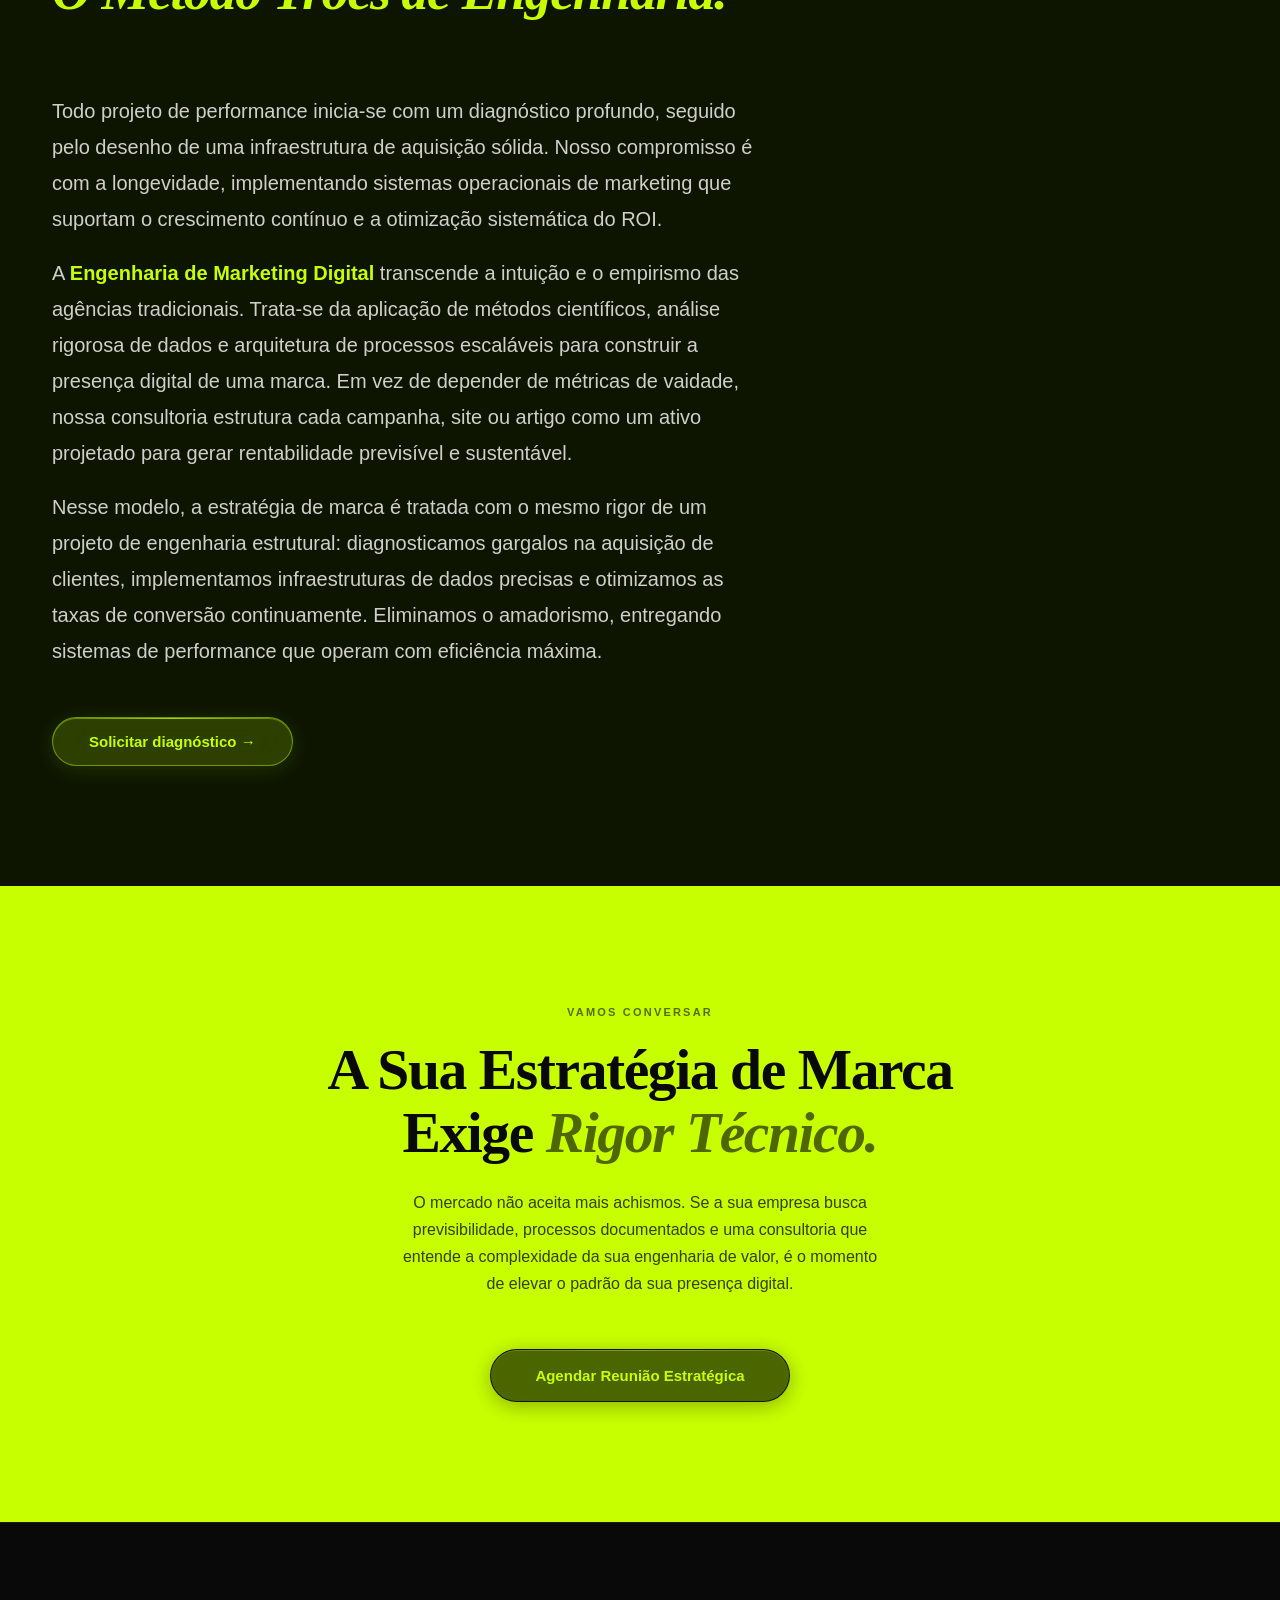
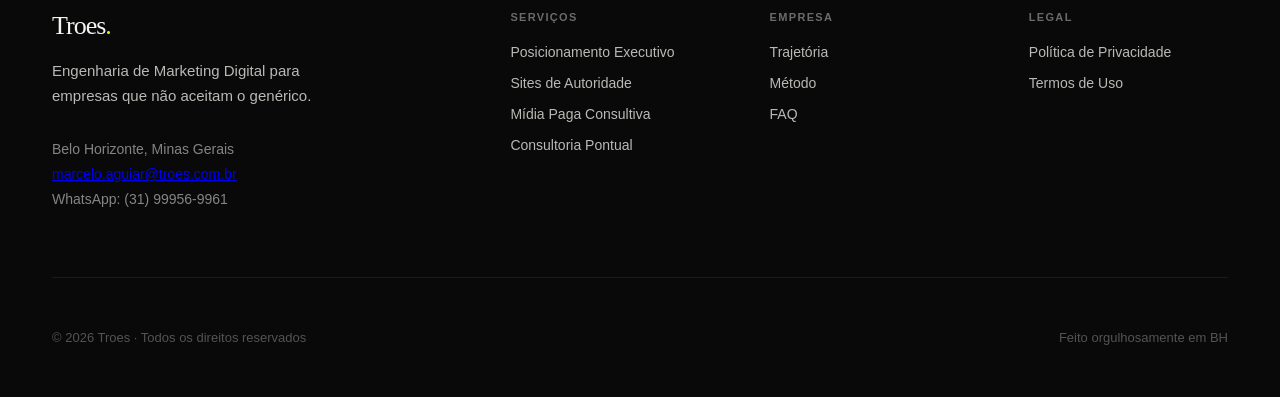
==== commit cebcf1bf: "index.html" ====
--- a/index.html
+++ b/index.html
@@ -2,6 +2,7 @@
 <html lang="pt-BR">
 <head>
 <meta charset="UTF-8">
+<meta http-equiv="Content-Security-Policy" content="default-src 'self'; font-src 'self' https://fonts.gstatic.com https://fonts.googleapis.com; style-src 'self' 'unsafe-inline' https://fonts.googleapis.com; script-src 'self' 'unsafe-inline'; img-src 'self' data: https:;">  
 <meta http-equiv="Content-Security-Policy" content="default-src 'self'; font-src 'self' https://fonts.gstatic.com; style-src 'self' 'unsafe-inline' https://fonts.googleapis.com; script-src 'self' 'unsafe-inline'; img-src 'self' data: https:;">
 <meta http-equiv="X-Content-Type-Options" content="nosniff">  
 <meta name="viewport" content="width=device-width, initial-scale=1.0">
--- a/style.css
+++ b/style.css
@@ -14,7 +14,7 @@
   --green-border: rgba(200,255,0,0.1);
   --border: rgba(255,255,255,0.07);
   /* Contraste aumentado de 0.42 para 0.75 para melhor leitura */
-  --text-muted: rgba(245,244,240,0.70);
+  --text-muted: rgba(245,244,240,0.75);
 }
 
 html { scroll-behavior: smooth; }
@@ -27,21 +27,22 @@
   cursor: none;
 }
 
-/* CURSOR */
-.cursor {
-  position: fixed; width: 10px; height: 10px;
-  background: var(--accent); border-radius: 50%;
-  pointer-events: none; z-index: 9999;
-  transform: translate(-50%,-50%);
-  transition: width .3s, height .3s, transform .15s;
-}
-.cursor-ring {
-  position: fixed; width: 36px; height: 36px;
-  border: 1.5px solid rgba(200,255,0,.4);
-  border-radius: 50%; pointer-events: none; z-index: 9998;
-  transform: translate(-50%,-50%);
-  transition: width .3s, height .3s;
-}
+/* CURSOR OTIMIZADO (Sem Reflow) */
+  .cursor {
+    position: fixed; top: 0; left: 0; width: 10px; height: 10px;
+    background: var(--accent); border-radius: 50%;
+    pointer-events: none; z-index: 9999;
+    /* Retiramos a transição do transform para não conflitar com o JS */
+    transition: width .3s, height .3s;
+    will-change: transform;
+  }
+  .cursor-ring {
+    position: fixed; top: 0; left: 0; width: 36px; height: 36px;
+    border: 1.5px solid rgba(200,255,0,.4);
+    border-radius: 50%; pointer-events: none; z-index: 9998;
+    transition: width .3s, height .3s;
+    will-change: transform;
+  }
 
 /* NAV */
 nav {
@@ -170,15 +171,10 @@
   width: max-content;
 }
 .marquee-item {
-    font-size: 13px; /* Melhor legibilidade */
-    color: rgba(200,255,0,0.8); /* Cor verde da marca em vez de branco muito transparente */
-    text-transform: uppercase; 
-    letter-spacing: .15em;
-    white-space: nowrap; 
-    display: flex; 
-    align-items: center; 
-    gap: 18px; 
-    font-weight: 500;
+    font-size: 13px; color: var(--accent); /* Alterado para verde */
+    text-transform: uppercase; letter-spacing: .15em;
+    white-space: nowrap; display: flex; align-items: center; gap: 18px; font-weight: 600;
+  }
   
 }
 .marquee-item span {
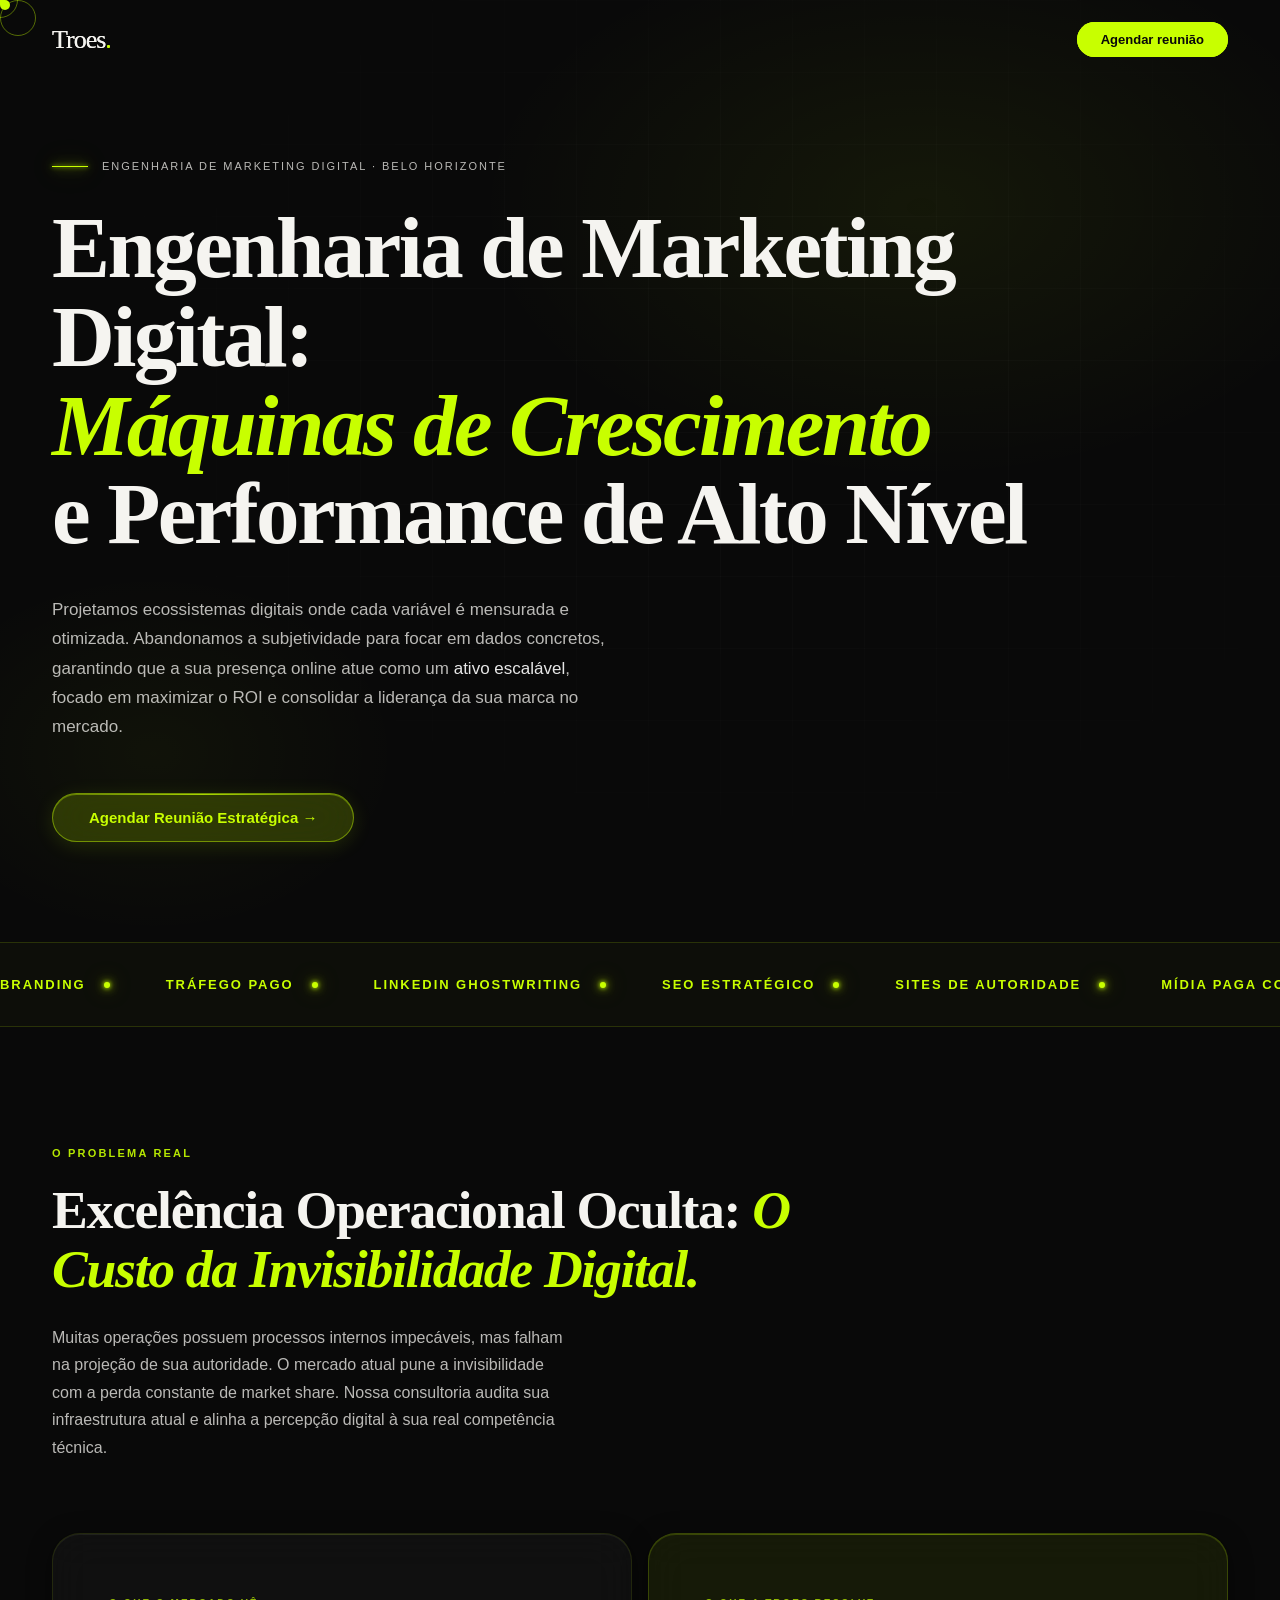
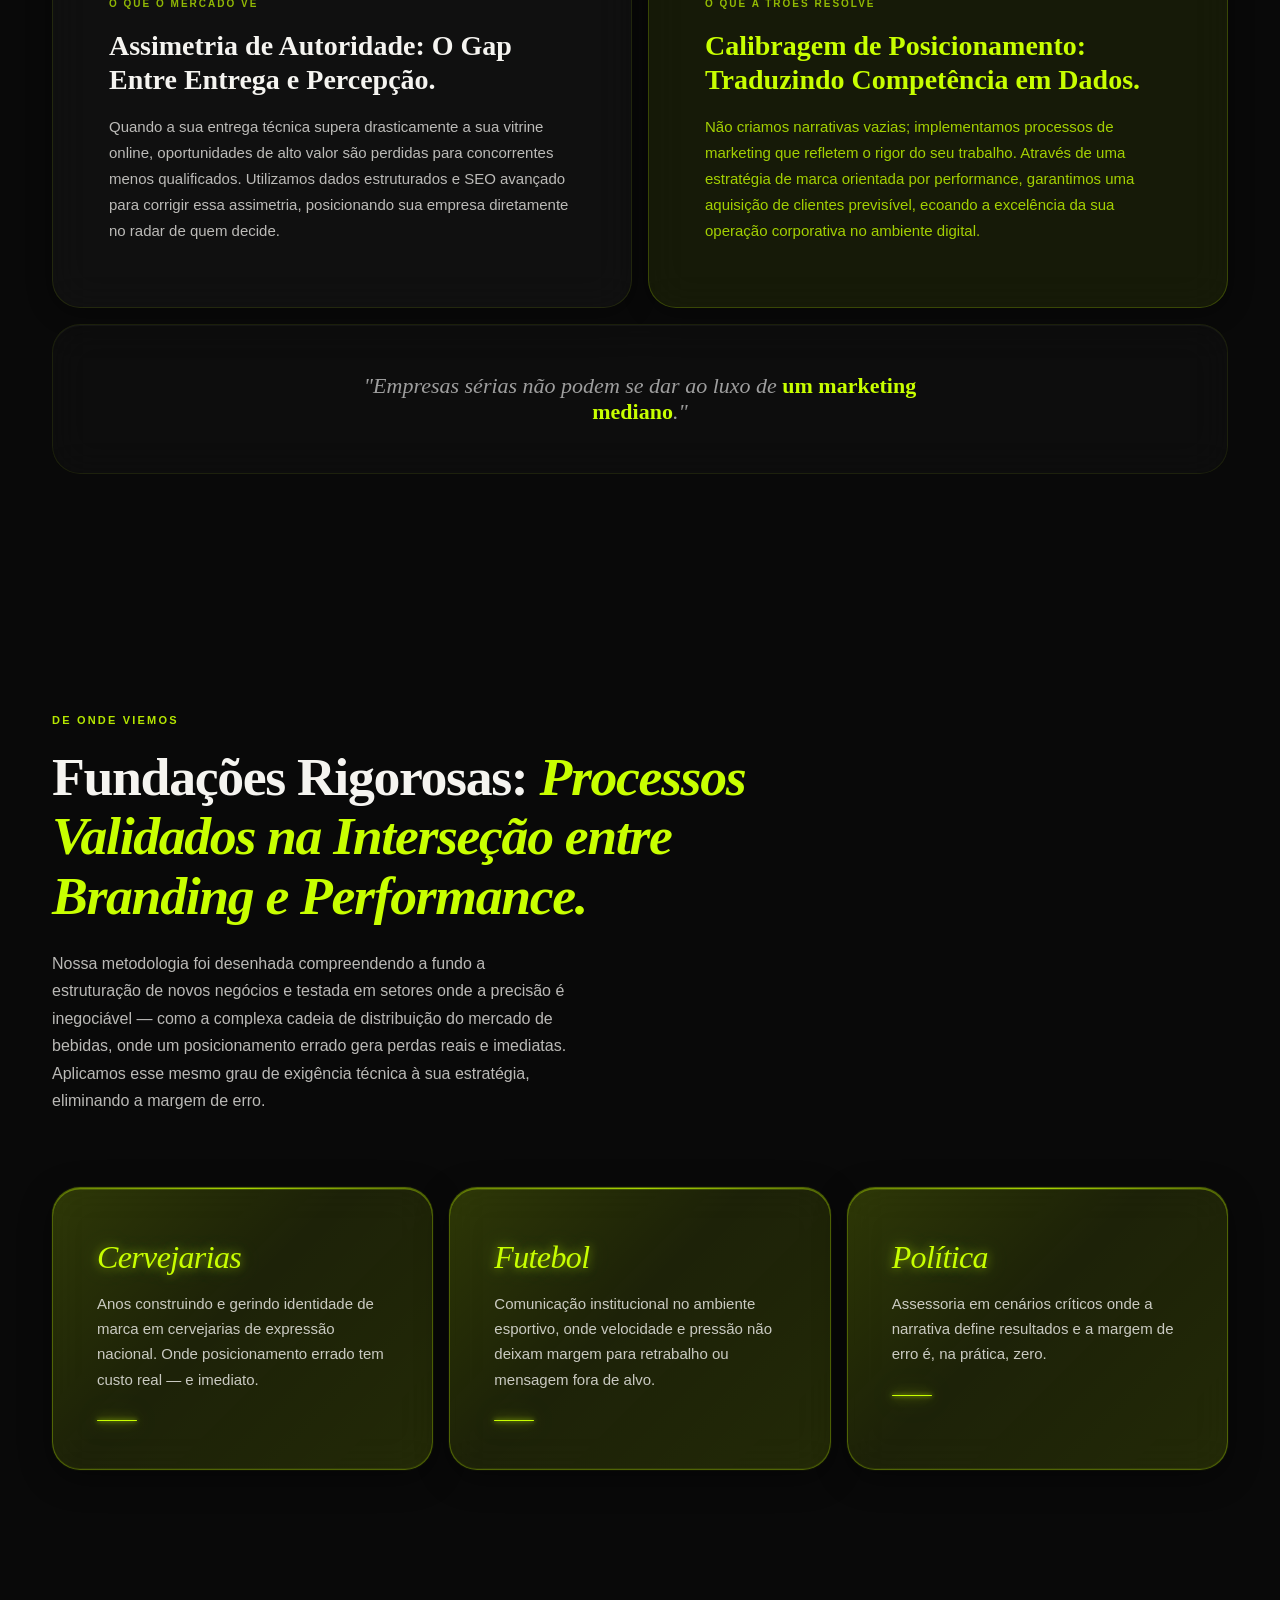
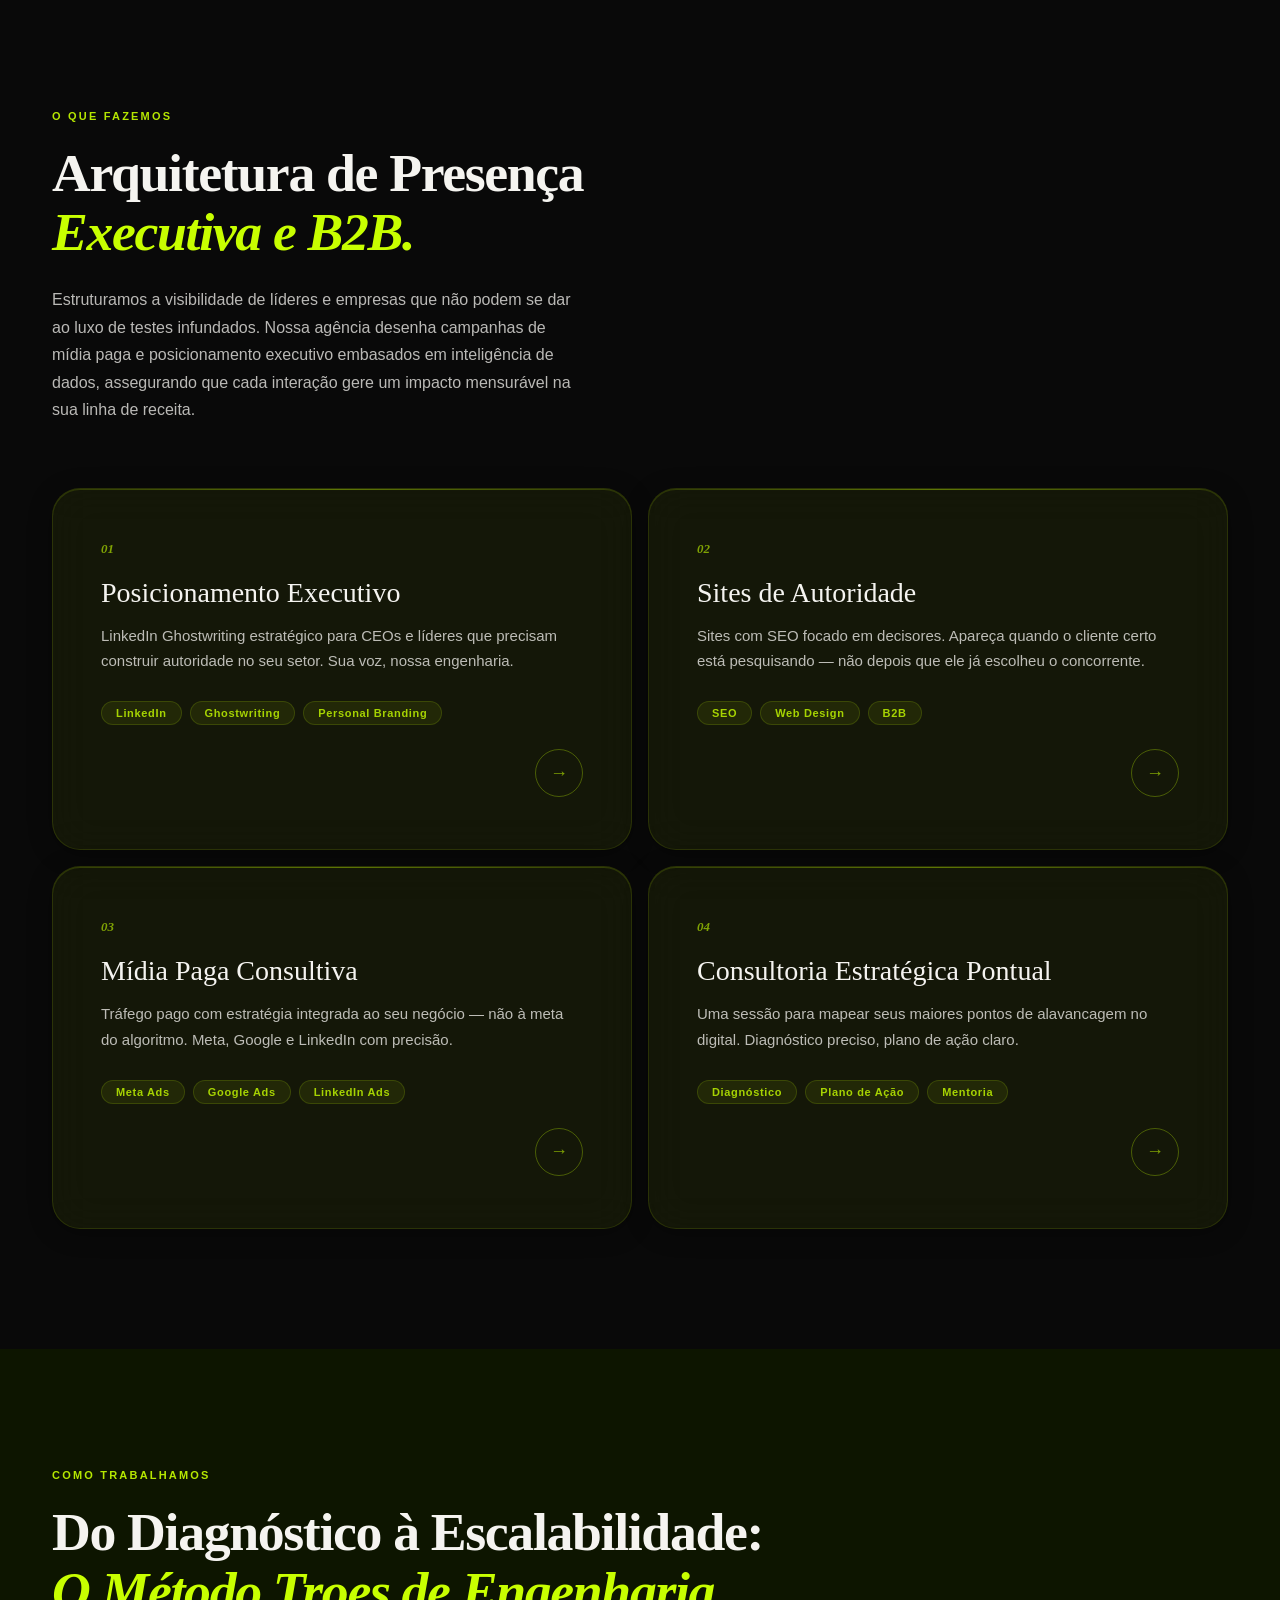
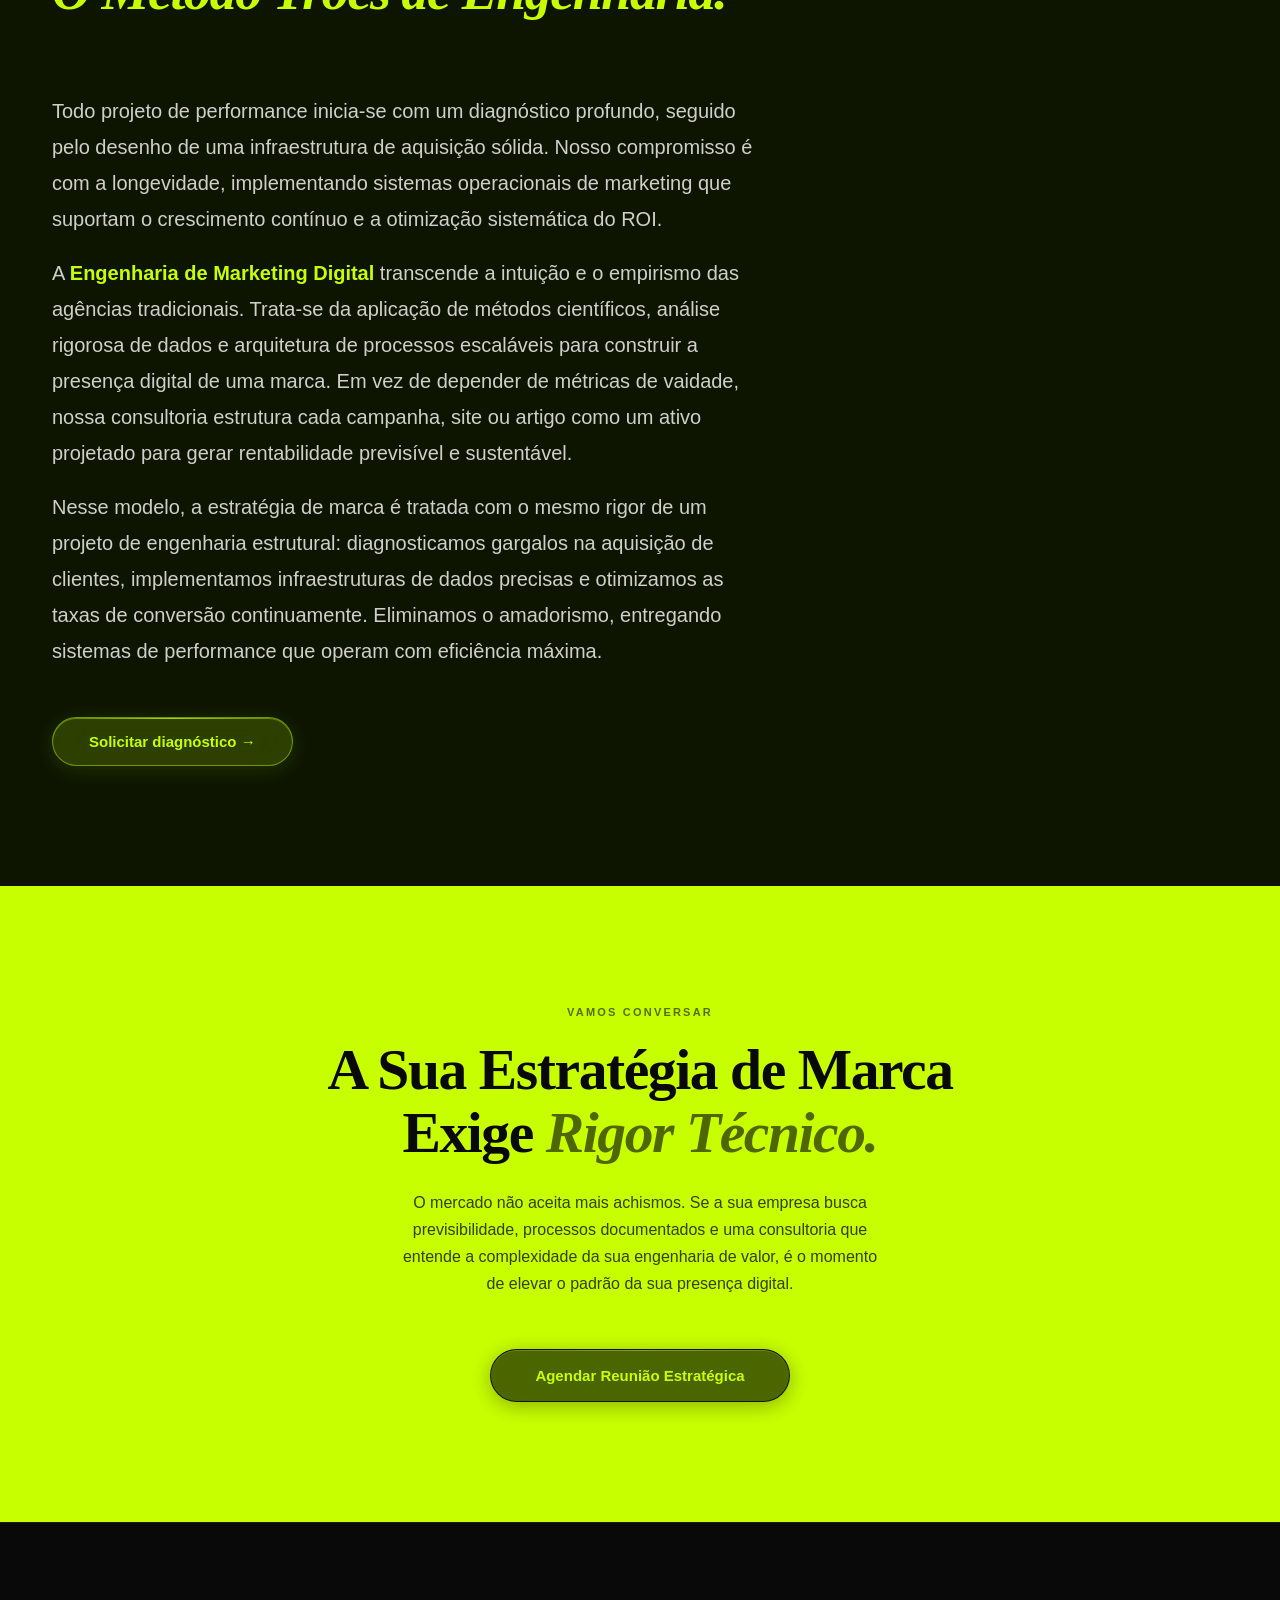
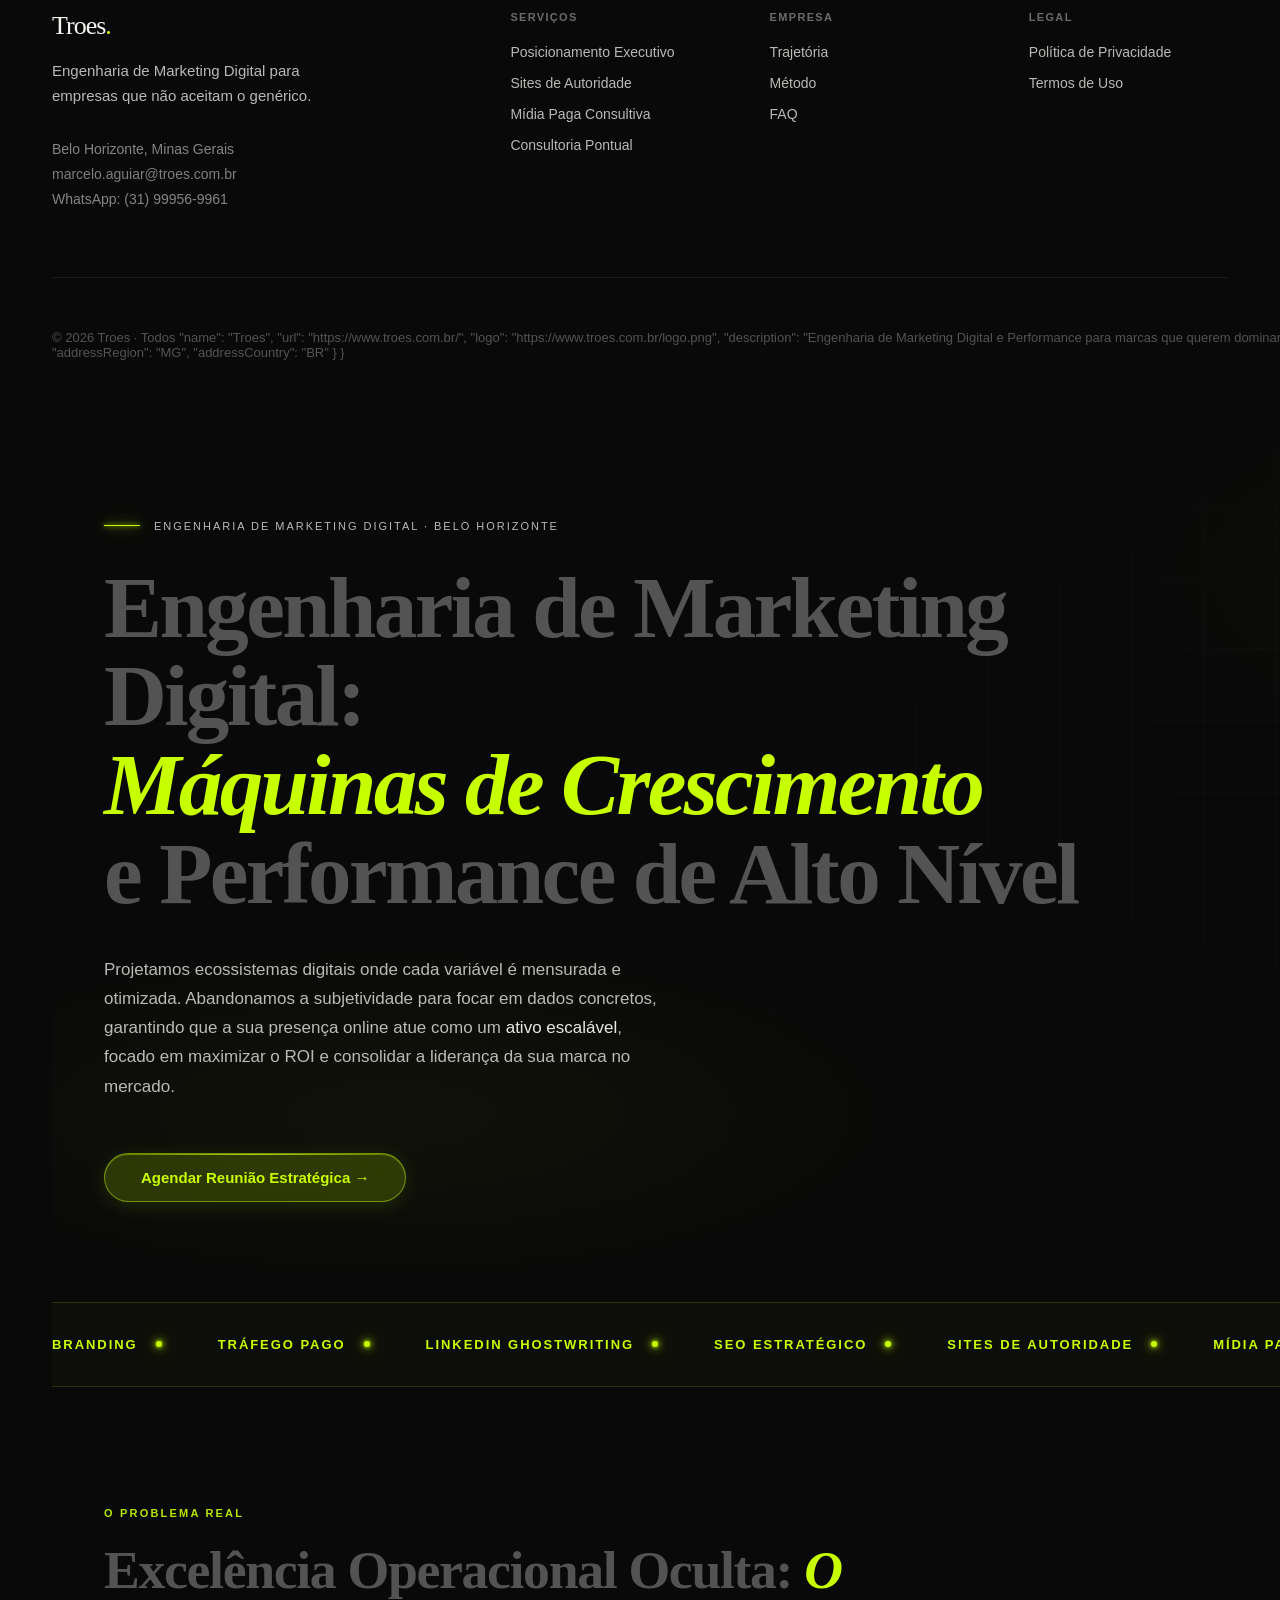
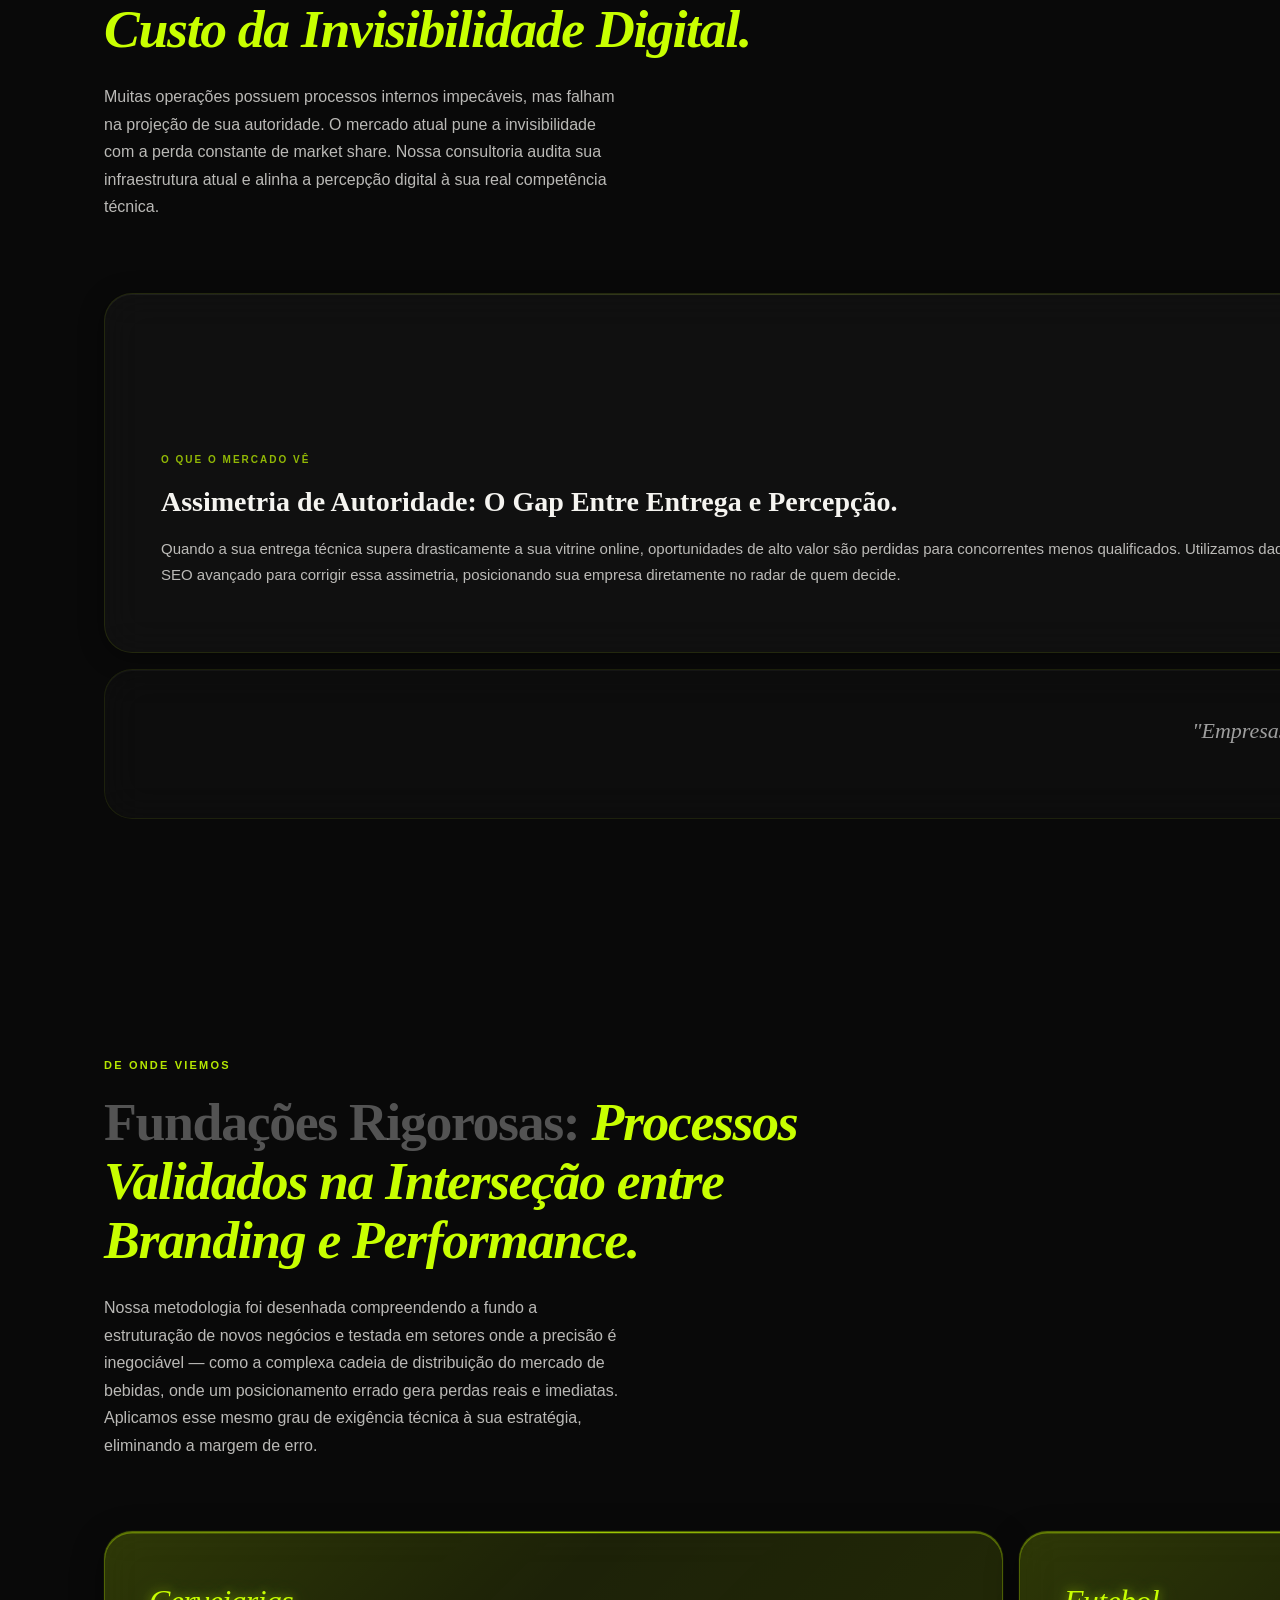
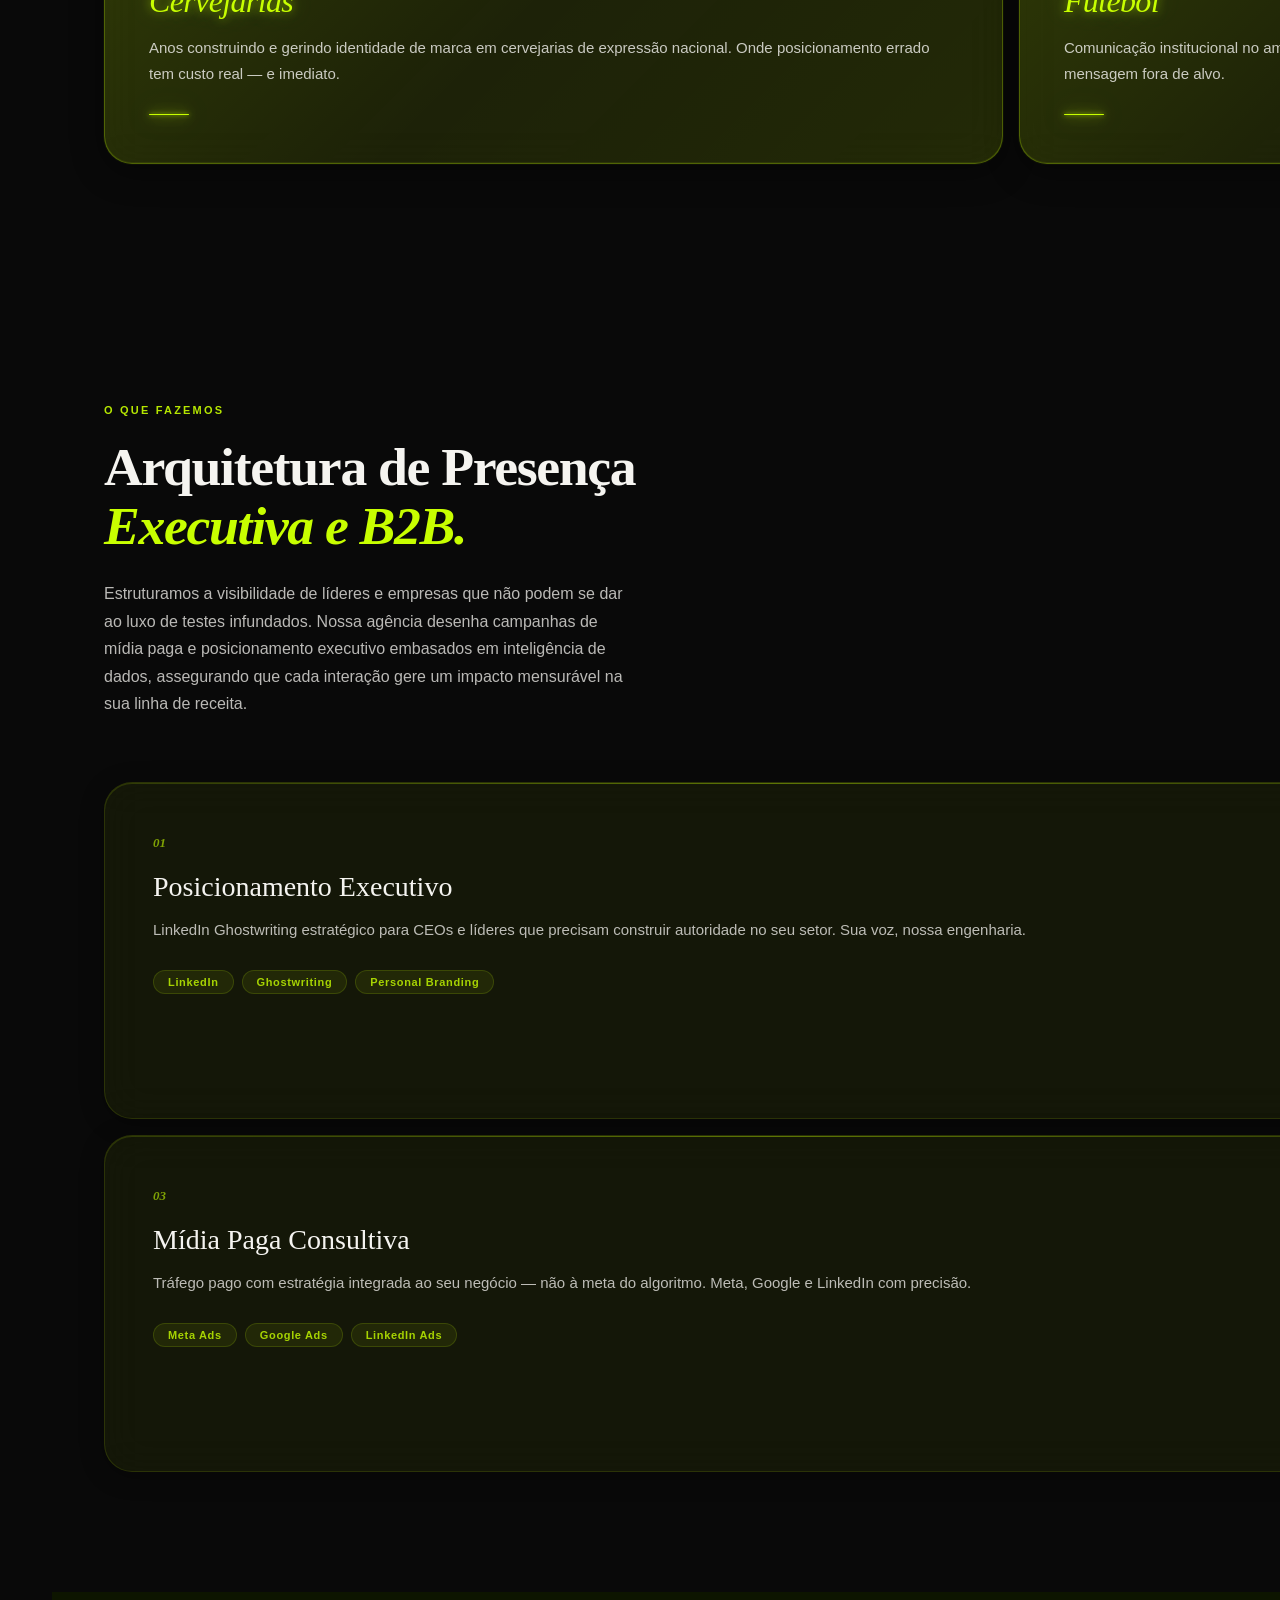
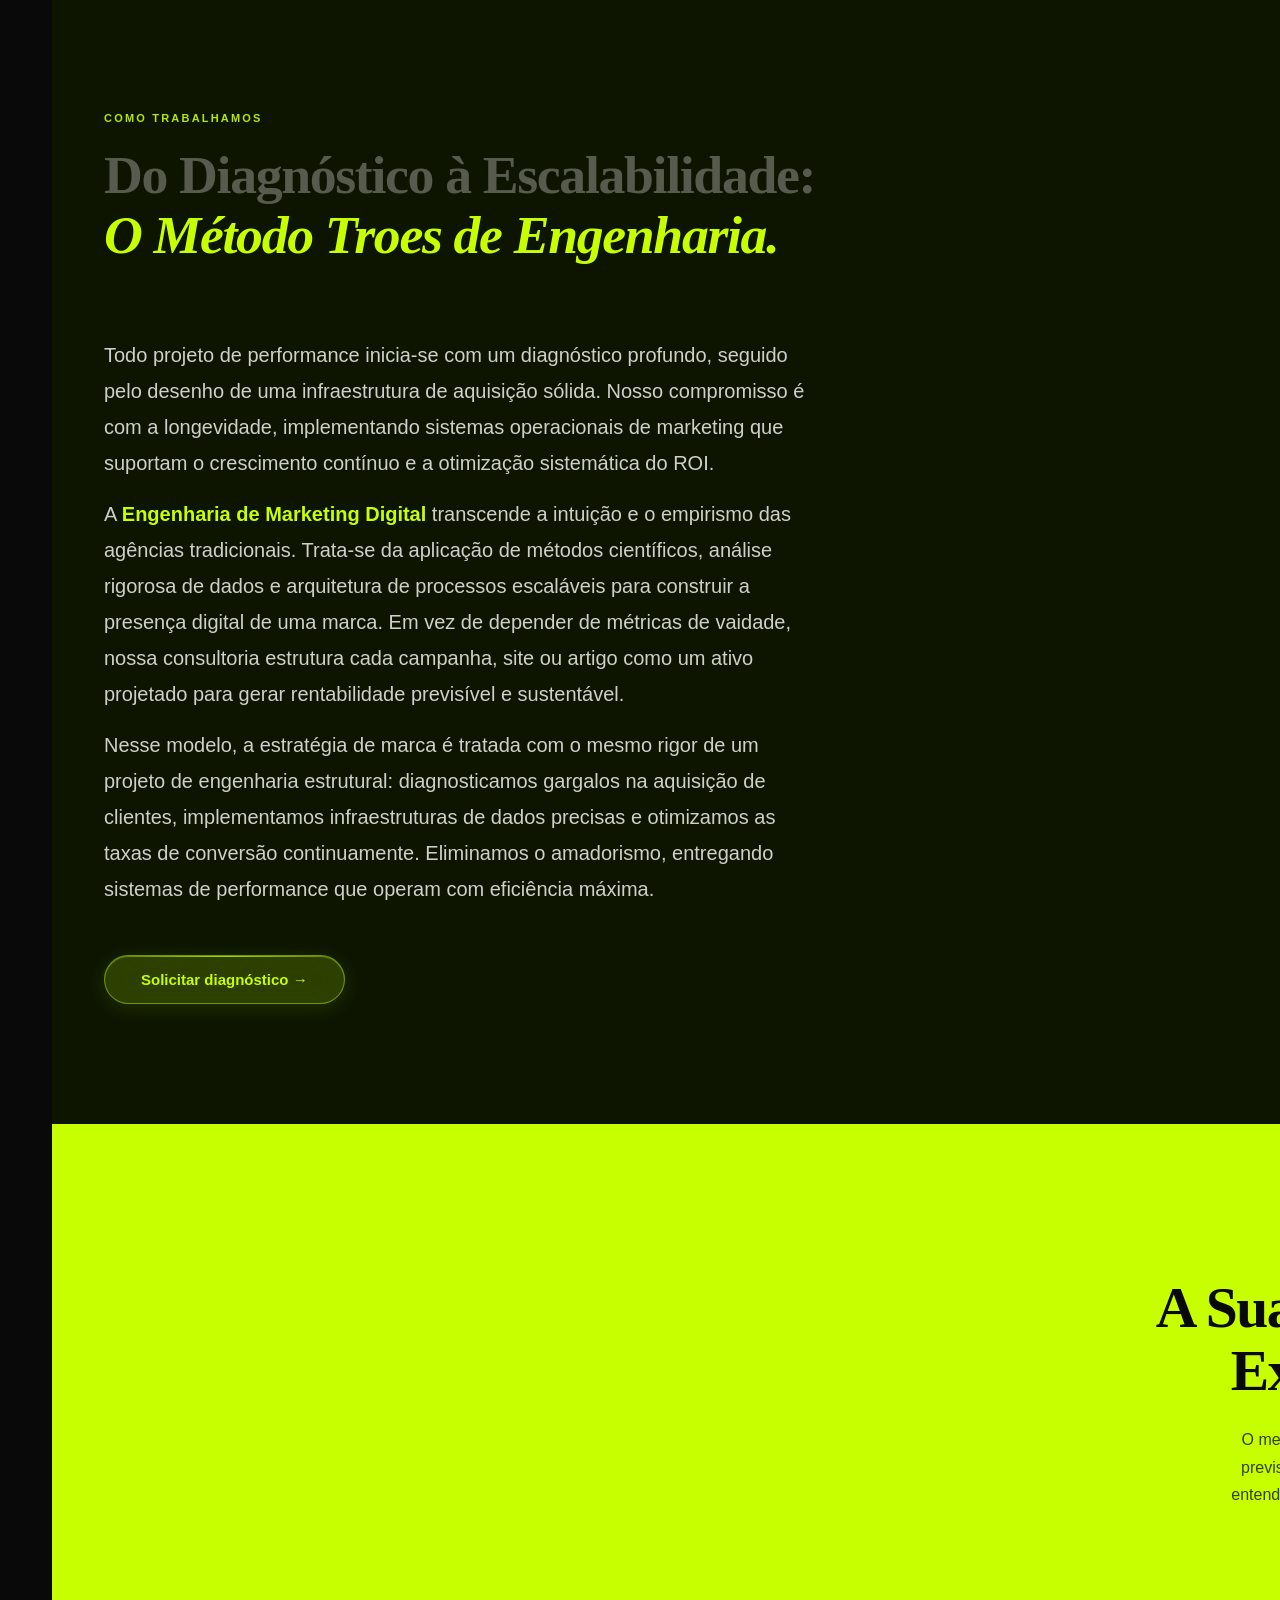
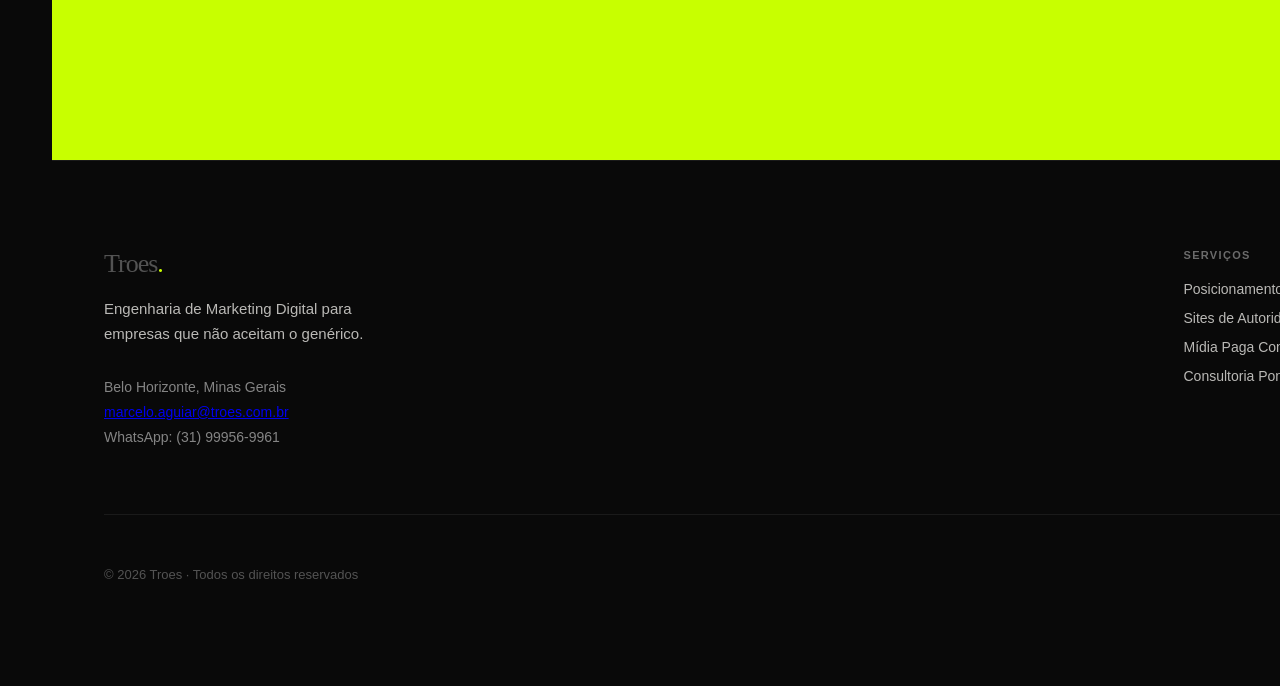
==== commit 1d55b948: "index.html" ====
--- a/index.html
+++ b/index.html
@@ -58,6 +58,267 @@
 <link rel="preconnect" href="https://fonts.gstatic.com" crossorigin>
 <link href="https://fonts.googleapis.com/css2?family=DM+Serif+Display:ital@0;1&family=DM+Sans:opsz,wght@9..40,300;9..40,400;9..40,500;9..40,600&display=swap" rel="stylesheet">
 <link rel="stylesheet" href="style.css">
+<style>
+  .footer-address a.footer-email {
+    color: rgba(245,244,240,0.5);
+    text-decoration: none;
+    transition: color .2s;
+  }
+  .footer-address a.footer-email:visited {
+    color: rgba(245,244,240,0.5);
+  }
+  .footer-address a.footer-email:hover {
+    color: #f5f4f0;
+  }
+</style>
+</head>
+<body>
+<a href="#conteudo-principal" class="skip-link">Saltar para o conteúdo principal</a>
+<div class="cursor" id="cursor"></div>
+<div class="cursor-ring" id="cursorRing"></div>
+
+<nav>
+  <a href="index.html" class="nav-logo">Troes<span>.</span></a>
+  <a href="https://wa.me/5531999569961" target="_blank" rel="noopener noreferrer" class="nav-cta">Agendar reunião</a>
+</nav>
+
+<main id="conteudo-principal">
+  <section class="hero">
+    <div class="hero-bg"></div>
+    <div class="hero-grid"></div>
+    <div class="hero-label">Engenharia de Marketing Digital · Belo Horizonte</div>
+    <h1 class="reveal">
+      Engenharia de Marketing Digital:<br>
+      <em>Máquinas de Crescimento</em><br>
+      e Performance de Alto Nível
+    </h1>
+    <p class="hero-sub reveal reveal-delay-1">
+      Projetamos ecossistemas digitais onde cada variável é mensurada e otimizada. Abandonamos a subjetividade para focar em dados concretos, garantindo que a sua presença online atue como um <strong>ativo escalável</strong>, focado em maximizar o ROI e consolidar a liderança da sua marca no mercado.
+    </p>
+    <div class="hero-actions reveal reveal-delay-2">
+      <a href="https://wa.me/5531999569961" target="_blank" rel="noopener noreferrer" class="btn-primary">Agendar Reunião Estratégica →</a>
+    </div>
+  </section>
+
+  <div class="marquee-section">
+    <div class="marquee-track">
+      <div class="marquee-item">Branding <span></span></div>
+      <div class="marquee-item">Tráfego Pago <span></span></div>
+      <div class="marquee-item">LinkedIn Ghostwriting <span></span></div>
+      <div class="marquee-item">SEO Estratégico <span></span></div>
+      <div class="marquee-item">Sites de Autoridade <span></span></div>
+      <div class="marquee-item">Mídia Paga Consultiva <span></span></div>
+      <div class="marquee-item">Branding <span></span></div>
+      <div class="marquee-item">Tráfego Pago <span></span></div>
+      <div class="marquee-item">LinkedIn Ghostwriting <span></span></div>
+      <div class="marquee-item">SEO Estratégico <span></span></div>
+      <div class="marquee-item">Sites de Autoridade <span></span></div>
+      <div class="marquee-item">Mídia Paga Consultiva <span></span></div>
+    </div>
+  </div>
+
+  <section class="pain-section" id="dor">
+    <div class="section-label">O problema real</div>
+    <h2 class="section-title reveal">Excelência Operacional Oculta: <em>O Custo da Invisibilidade Digital.</em></h2>
+    <p class="section-desc reveal">Muitas operações possuem processos internos impecáveis, mas falham na projeção de sua autoridade. O mercado atual pune a invisibilidade com a perda constante de market share. Nossa consultoria audita sua infraestrutura atual e alinha a percepção digital à sua real competência técnica.</p>
+
+    <div class="pain-grid">
+      <div class="pain-card reveal">
+        <div class="pain-card-label">O que o mercado vê</div>
+        <h3>Assimetria de Autoridade: O Gap Entre Entrega e Percepção.</h3>
+        <p>Quando a sua entrega técnica supera drasticamente a sua vitrine online, oportunidades de alto valor são perdidas para concorrentes menos qualificados. Utilizamos dados estruturados e SEO avançado para corrigir essa assimetria, posicionando sua empresa diretamente no radar de quem decide.</p>
+      </div>
+      <div class="pain-card highlight reveal reveal-delay-1">
+        <div class="pain-card-label">O que a Troes resolve</div>
+        <h3>Calibragem de Posicionamento: Traduzindo Competência em Dados.</h3>
+        <p>Não criamos narrativas vazias; implementamos processos de marketing que refletem o rigor do seu trabalho. Através de uma estratégia de marca orientada por performance, garantimos uma aquisição de clientes previsível, ecoando a excelência da sua operação corporativa no ambiente digital.</p>
+      </div>
+      <div class="pain-divider reveal">
+        <p>"Empresas sérias não podem se dar ao luxo de <strong>um marketing mediano</strong>."</p>
+      </div>
+    </div>
+  </section>
+
+  <section class="trajectory-section" id="sobre">
+    <div class="section-label">De onde viemos</div>
+    <h2 class="section-title reveal">Fundações Rigorosas: <em>Processos Validados na Interseção entre Branding e Performance.</em></h2>
+    <p class="section-desc reveal">Nossa metodologia foi desenhada compreendendo a fundo a estruturação de novos negócios e testada em setores onde a precisão é inegociável — como a complexa cadeia de distribuição do mercado de bebidas, onde um posicionamento errado gera perdas reais e imediatas. Aplicamos esse mesmo grau de exigência técnica à sua estratégia, eliminando a margem de erro.</p>
+
+    <div class="trajectory-grid">
+      <div class="traj-card reveal">
+        <div class="traj-content">
+          <div class="traj-sector">Cervejarias</div>
+          <div class="traj-desc">Anos construindo e gerindo identidade de marca em cervejarias de expressão nacional. Onde posicionamento errado tem custo real — e imediato.</div>
+          <div class="traj-accent"></div>
+        </div>
+      </div>
+      <div class="traj-card reveal reveal-delay-1">
+        <div class="traj-content">
+          <div class="traj-sector">Futebol</div>
+          <div class="traj-desc">Comunicação institucional no ambiente esportivo, onde velocidade e pressão não deixam margem para retrabalho ou mensagem fora de alvo.</div>
+          <div class="traj-accent"></div>
+        </div>
+      </div>
+      <div class="traj-card reveal reveal-delay-2">
+        <div class="traj-content">
+          <div class="traj-sector">Política</div>
+          <div class="traj-desc">Assessoria em cenários críticos onde a narrativa define resultados e a margem de erro é, na prática, zero.</div>
+          <div class="traj-accent"></div>
+        </div>
+      </div>
+    </div>
+  </section>
+
+  <section class="services-section" id="servicos">
+    <div class="section-label">O que fazemos</div>
+    <h2 class="section-title reveal">Arquitetura de Presença <em>Executiva e B2B.</em></h2>
+    <p class="section-desc reveal">Estruturamos a visibilidade de líderes e empresas que não podem se dar ao luxo de testes infundados. Nossa agência desenha campanhas de mídia paga e posicionamento executivo embasados em inteligência de dados, assegurando que cada interação gere um impacto mensurável na sua linha de receita.</p>
+
+    <div class="services-grid">
+      <a href="https://wa.me/5531999569961" target="_blank" rel="noopener noreferrer" class="service-card reveal">
+        <div class="service-inner">
+          <div class="service-num">01</div>
+          <div class="service-name">Posicionamento Executivo</div>
+          <div class="service-desc">LinkedIn Ghostwriting estratégico para CEOs e líderes que precisam construir autoridade no seu setor. Sua voz, nossa engenharia.</div>
+          <div class="service-tags">
+            <span class="service-tag">LinkedIn</span>
+            <span class="service-tag">Ghostwriting</span>
+            <span class="service-tag">Personal Branding</span>
+          </div>
+        </div>
+        <div class="service-arrow" aria-hidden="true">→</div>
+      </a>
+      <a href="https://wa.me/5531999569961" target="_blank" rel="noopener noreferrer" class="service-card reveal reveal-delay-1">
+        <div class="service-inner">
+          <div class="service-num">02</div>
+          <div class="service-name">Sites de Autoridade</div>
+          <div class="service-desc">Sites com SEO focado em decisores. Apareça quando o cliente certo está pesquisando — não depois que ele já escolheu o concorrente.</div>
+          <div class="service-tags">
+            <span class="service-tag">SEO</span>
+            <span class="service-tag">Web Design</span>
+            <span class="service-tag">B2B</span>
+          </div>
+        </div>
+        <div class="service-arrow">→</div>
+      </a>
+      <a href="https://wa.me/5531999569961" target="_blank" rel="noopener noreferrer" class="service-card reveal">
+        <div class="service-inner">
+          <div class="service-num">03</div>
+          <div class="service-name">Mídia Paga Consultiva</div>
+          <div class="service-desc">Tráfego pago com estratégia integrada ao seu negócio — não à meta do algoritmo. Meta, Google e LinkedIn com precisão.</div>
+          <div class="service-tags">
+            <span class="service-tag">Meta Ads</span>
+            <span class="service-tag">Google Ads</span>
+            <span class="service-tag">LinkedIn Ads</span>
+          </div>
+        </div>
+        <div class="service-arrow">→</div>
+      </a>
+      <a href="https://wa.me/5531999569961" target="_blank" rel="noopener noreferrer" class="service-card reveal reveal-delay-1">
+        <div class="service-inner">
+          <div class="service-num">04</div>
+          <div class="service-name">Consultoria Estratégica Pontual</div>
+          <div class="service-desc">Uma sessão para mapear seus maiores pontos de alavancagem no digital. Diagnóstico preciso, plano de ação claro.</div>
+          <div class="service-tags">
+            <span class="service-tag">Diagnóstico</span>
+            <span class="service-tag">Plano de Ação</span>
+            <span class="service-tag">Mentoria</span>
+          </div>
+        </div>
+        <div class="service-arrow">→</div>
+      </a>
+    </div>
+  </section>
+
+  <section class="method-section" id="metodo">
+    <div class="section-label">Como trabalhamos</div>
+    <h2 class="section-title reveal">Do Diagnóstico à Escalabilidade: <em>O Método Troes de Engenharia.</em></h2>
+
+    <div class="method-inner">
+      <div class="method-text reveal">
+        <p>Todo projeto de performance inicia-se com um diagnóstico profundo, seguido pelo desenho de uma infraestrutura de aquisição sólida. Nosso compromisso é com a longevidade, implementando sistemas operacionais de marketing que suportam o crescimento contínuo e a otimização sistemática do ROI.</p>
+        <br>
+        <p>A <strong>Engenharia de Marketing Digital</strong> transcende a intuição e o empirismo das agências tradicionais. Trata-se da aplicação de métodos científicos, análise rigorosa de dados e arquitetura de processos escaláveis para construir a presença digital de uma marca. Em vez de depender de métricas de vaidade, nossa consultoria estrutura cada campanha, site ou artigo como um ativo projetado para gerar rentabilidade previsível e sustentável.</p>
+        <br>
+        <p>Nesse modelo, a estratégia de marca é tratada com o mesmo rigor de um projeto de engenharia estrutural: diagnosticamos gargalos na aquisição de clientes, implementamos infraestruturas de dados precisas e otimizamos as taxas de conversão continuamente. Eliminamos o amadorismo, entregando sistemas de performance que operam com eficiência máxima.</p>
+        <div class="method-cta">
+          <a href="https://wa.me/5531999569961" target="_blank" rel="noopener noreferrer" class="btn-primary">Solicitar diagnóstico →</a>
+        </div>
+      </div>
+    </div>
+  </section>
+
+  <section class="cta-section" id="contato">
+    <div class="cta-label">Vamos conversar</div>
+    <h2 class="cta-title reveal">A Sua Estratégia de Marca Exige <em>Rigor Técnico.</em></h2>
+    <p class="cta-desc reveal">O mercado não aceita mais achismos. Se a sua empresa busca previsibilidade, processos documentados e uma consultoria que entende a complexidade da sua engenharia de valor, é o momento de elevar o padrão da sua presença digital.</p>
+    <a href="https://wa.me/5531999569961" target="_blank" rel="noopener noreferrer" class="btn-dark reveal reveal-delay-1">
+      Agendar Reunião Estratégica
+    </a>
+  </section>
+
+</main>
+<footer>
+  <div class="footer-top">
+    <div>
+      <div class="footer-logo">Troes<span>.</span></div>
+      <div class="footer-tagline">Engenharia de Marketing Digital para empresas que não aceitam o genérico.</div>
+      <div class="footer-address">
+        Belo Horizonte, Minas Gerais<br>
+        <a href="mailto:marcelo.aguiar@troes.com.br" class="footer-email">marcelo.aguiar@troes.com.br</a><br>
+        WhatsApp: (31) 99956-9961
+      </div>
+    </div>
+    <div class="footer-col">
+      <div class="footer-col-title">Serviços</div>
+      <ul>
+        <li><a href="#servicos">Posicionamento Executivo</a></li>
+        <li><a href="#servicos">Sites de Autoridade</a></li>
+        <li><a href="#servicos">Mídia Paga Consultiva</a></li>
+        <li><a href="#servicos">Consultoria Pontual</a></li>
+      </ul>
+    </div>
+    <div class="footer-col">
+      <div class="footer-col-title">Empresa</div>
+      <ul>
+        <li><a href="#sobre">Trajetória</a></li>
+        <li><a href="#metodo">Método</a></li>
+        <li><a href="faq.html">FAQ</a></li>
+      </ul>
+    </div>
+    <div class="footer-col">
+      <div class="footer-col-title">Legal</div>
+      <ul>
+        <li><a href="politica.html">Política de Privacidade</a></li>
+        <li><a href="termo.html">Termos de Uso</a></li>
+      </ul>
+    </div>
+  </div>
+  <div class="footer-bottom">
+    <span>© 2026 Troes · Todos  "name": "Troes",
+  "url": "https://www.troes.com.br/",
+  "logo": "https://www.troes.com.br/logo.png",
+  "description": "Engenharia de Marketing Digital e Performance para marcas que querem dominar o digital.",
+  "contactPoint": {
+    "@type": "ContactPoint",
+    "telephone": "+55-31-99956-9961",
+    "contactType": "Atendimento Comercial",
+    "areaServed": "BR",
+    "availableLanguage": "Portuguese"
+  },
+  "address": {
+    "@type": "PostalAddress",
+    "addressLocality": "Belo Horizonte",
+    "addressRegion": "MG",
+    "addressCountry": "BR"
+  }
+}
+</script>
+
+<link rel="preconnect" href="https://fonts.googleapis.com">
+<link rel="preconnect" href="https://fonts.gstatic.com" crossorigin>
+<link href="https://fonts.googleapis.com/css2?family=DM+Serif+Display:ital@0;1&family=DM+Sans:opsz,wght@9..40,300;9..40,400;9..40,500;9..40,600&display=swap" rel="stylesheet">
+<link rel="stylesheet" href="style.css">
 </head>
 <body>
 <a href="#conteudo-principal" class="skip-link">Saltar para o conteúdo principal</a>
--- a/style.css
+++ b/style.css
@@ -174,8 +174,6 @@
     font-size: 13px; color: var(--accent); /* Alterado para verde */
     text-transform: uppercase; letter-spacing: .15em;
     white-space: nowrap; display: flex; align-items: center; gap: 18px; font-weight: 600;
-  }
-  
 }
 .marquee-item span {
   display: inline-block; width: 6px; height: 6px;
--- a/style.css
+++ b/style.css
@@ -174,8 +174,6 @@
     font-size: 13px; color: var(--accent); /* Alterado para verde */
     text-transform: uppercase; letter-spacing: .15em;
     white-space: nowrap; display: flex; align-items: center; gap: 18px; font-weight: 600;
-  }
-  
 }
 .marquee-item span {
   display: inline-block; width: 6px; height: 6px;
